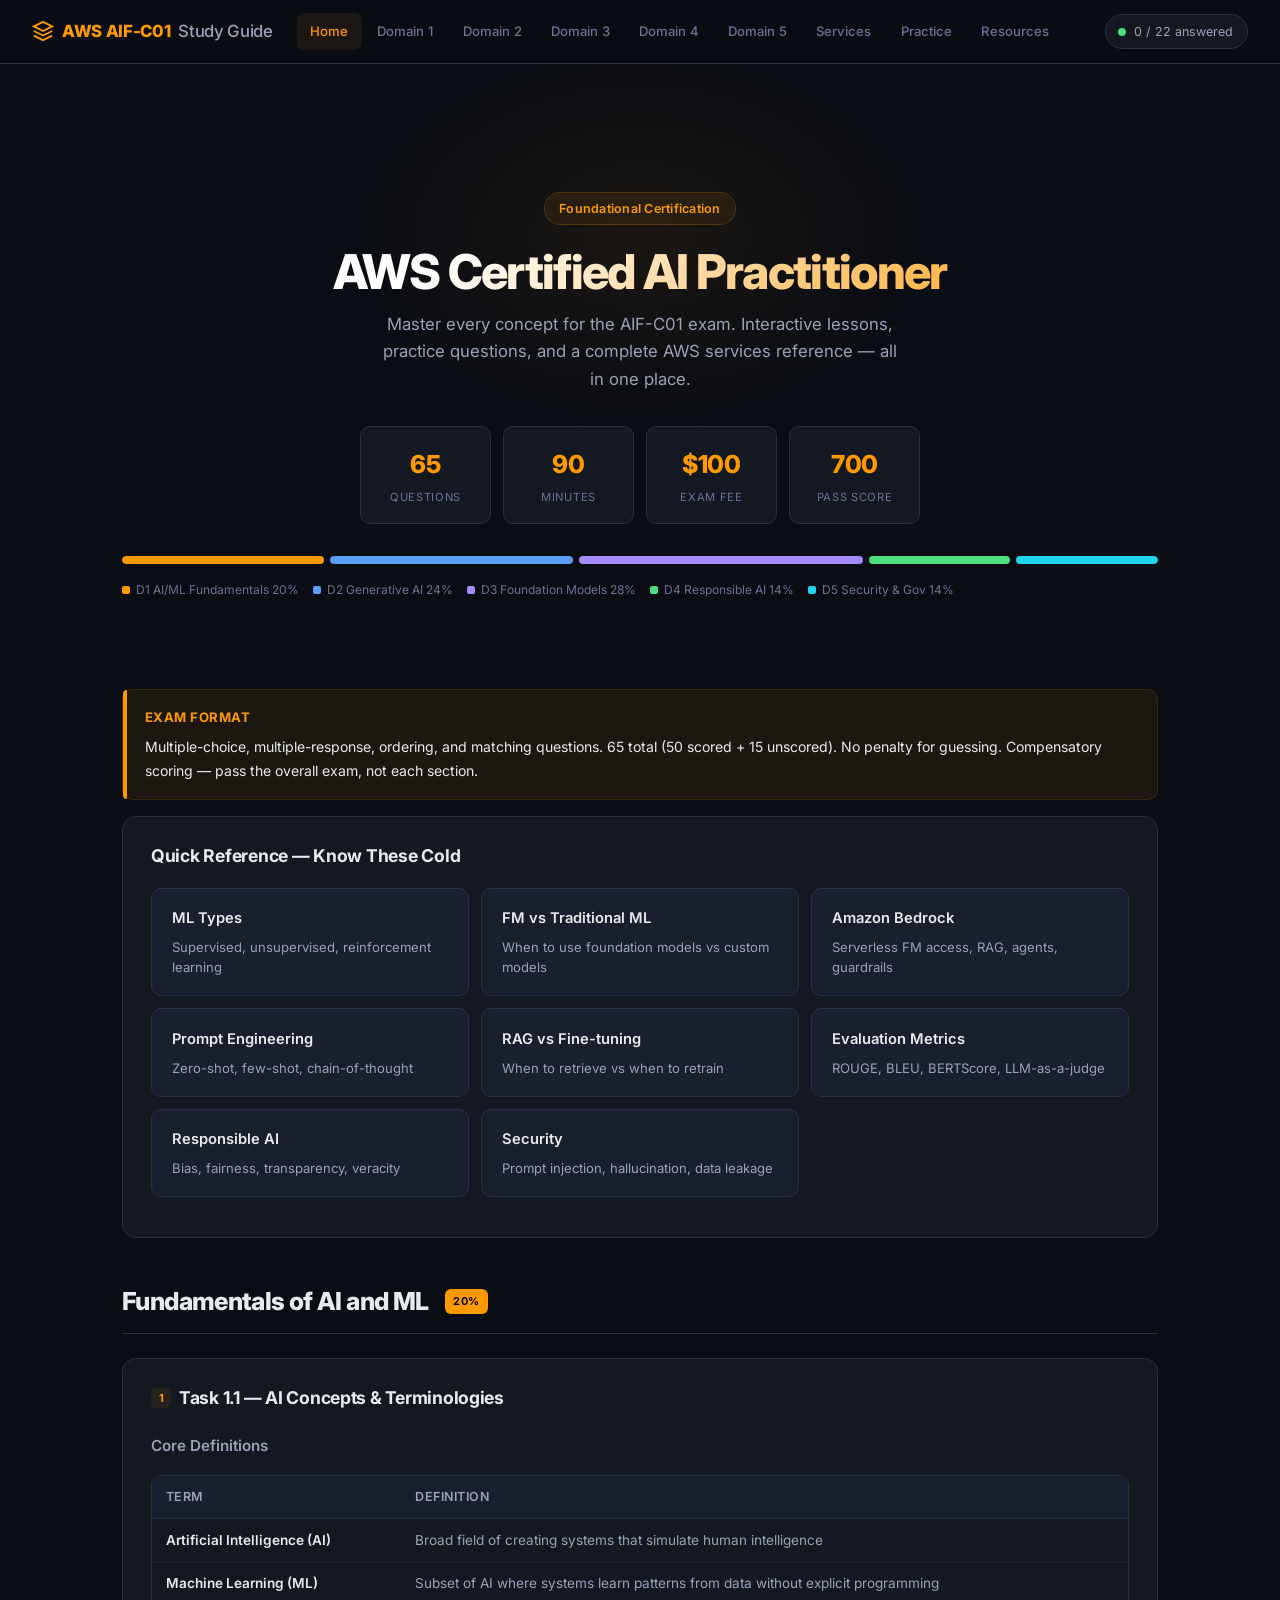
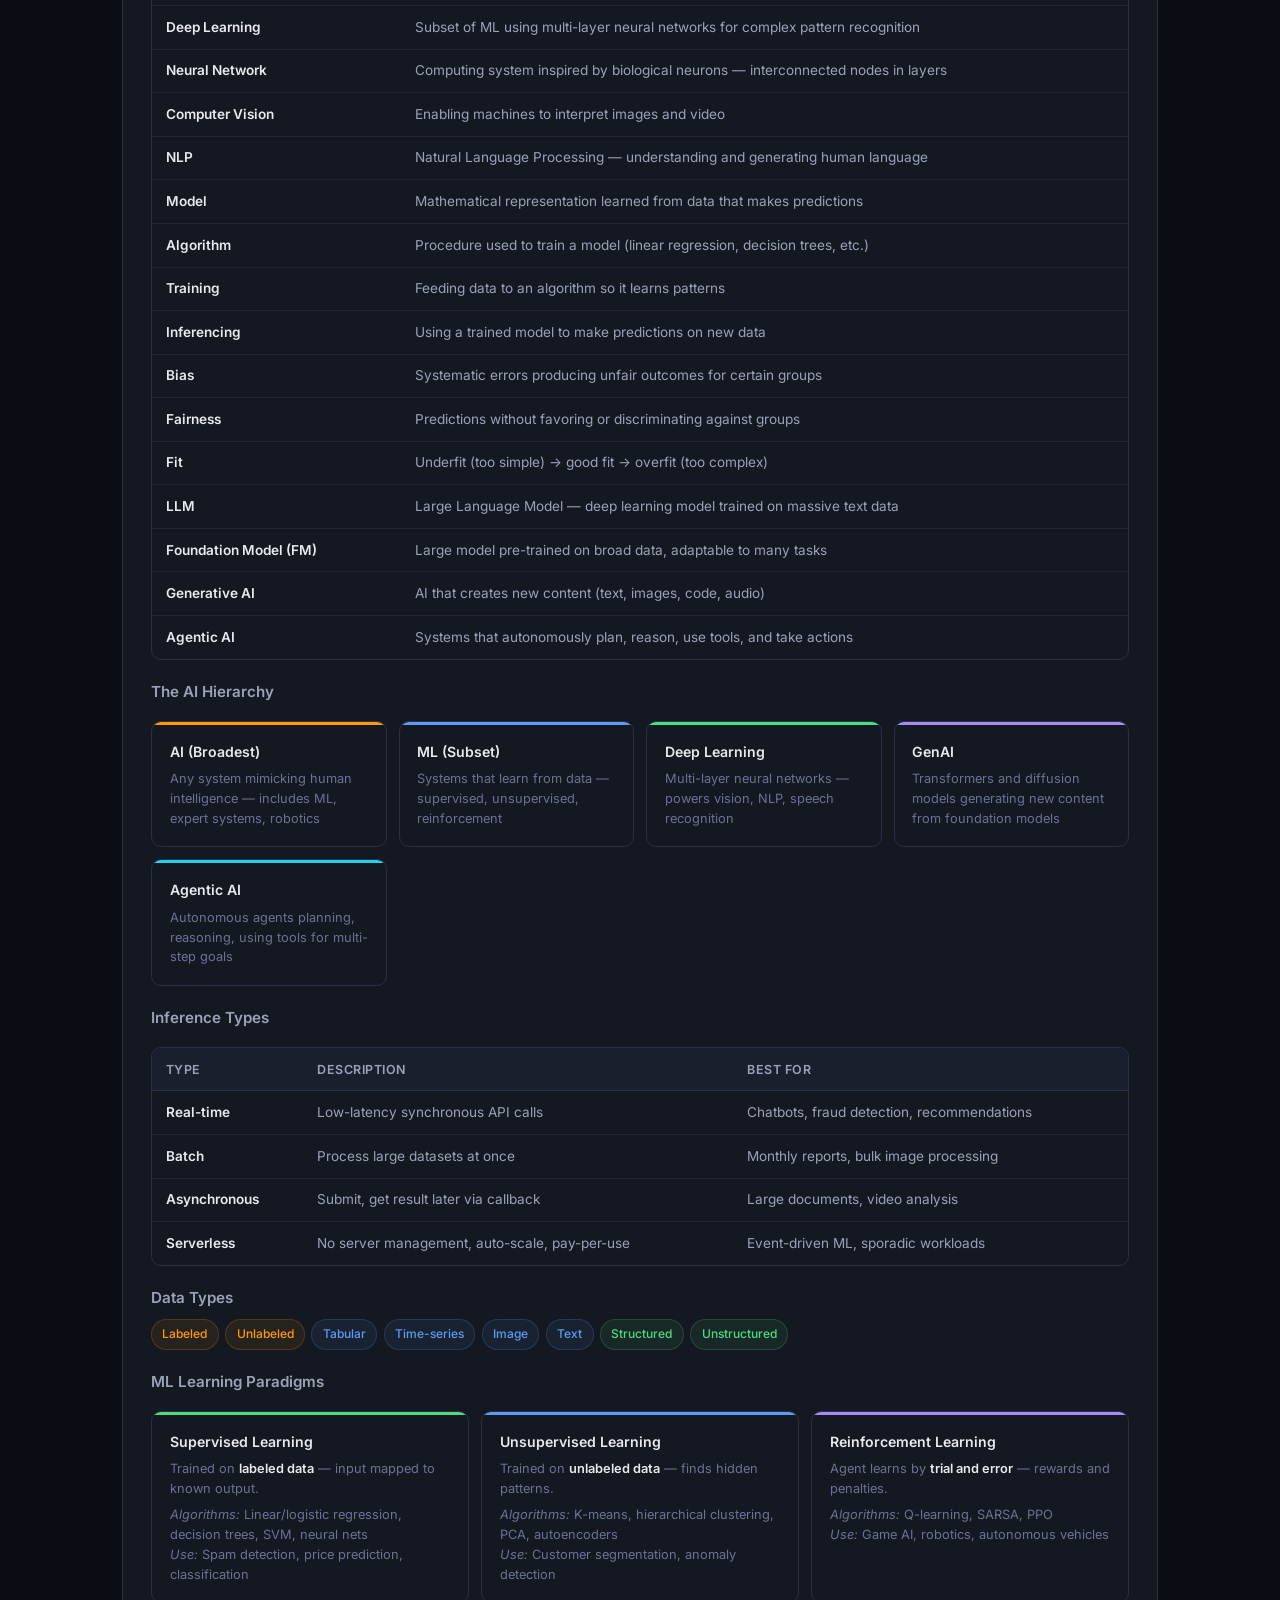
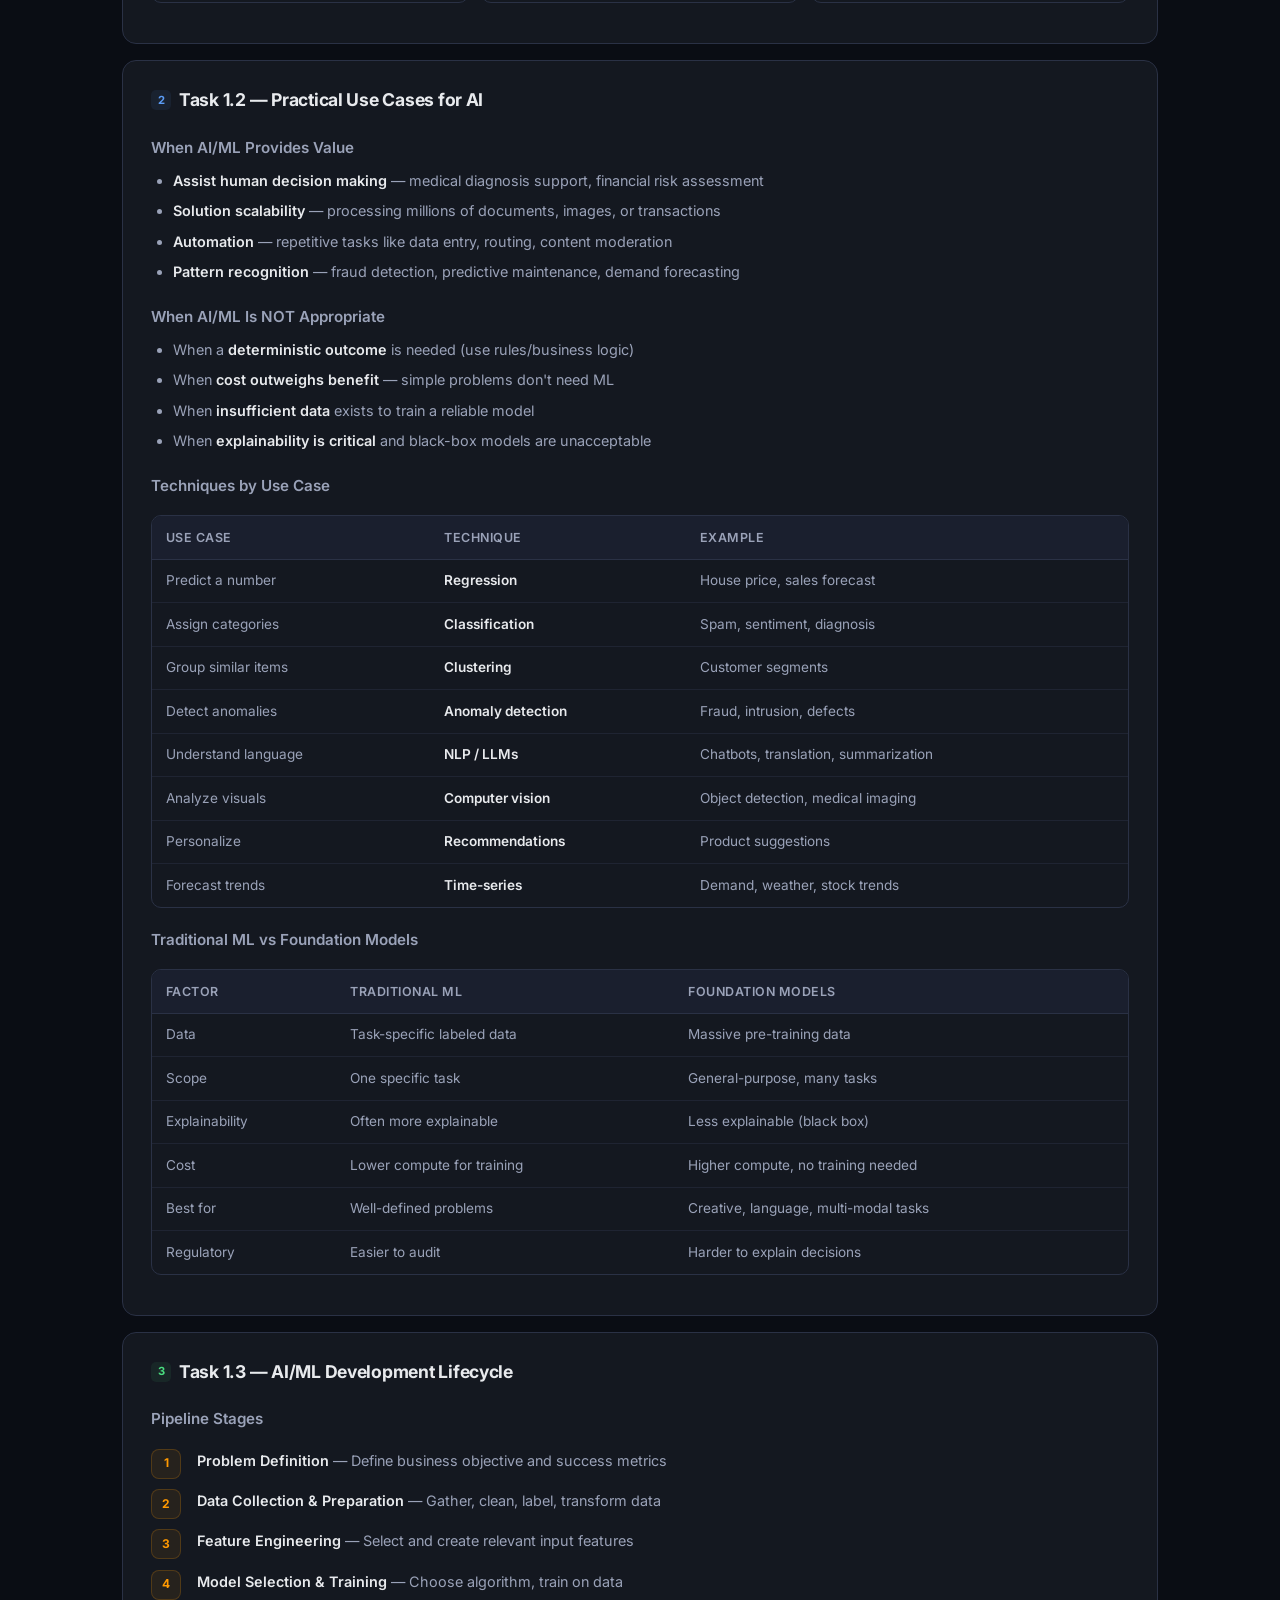
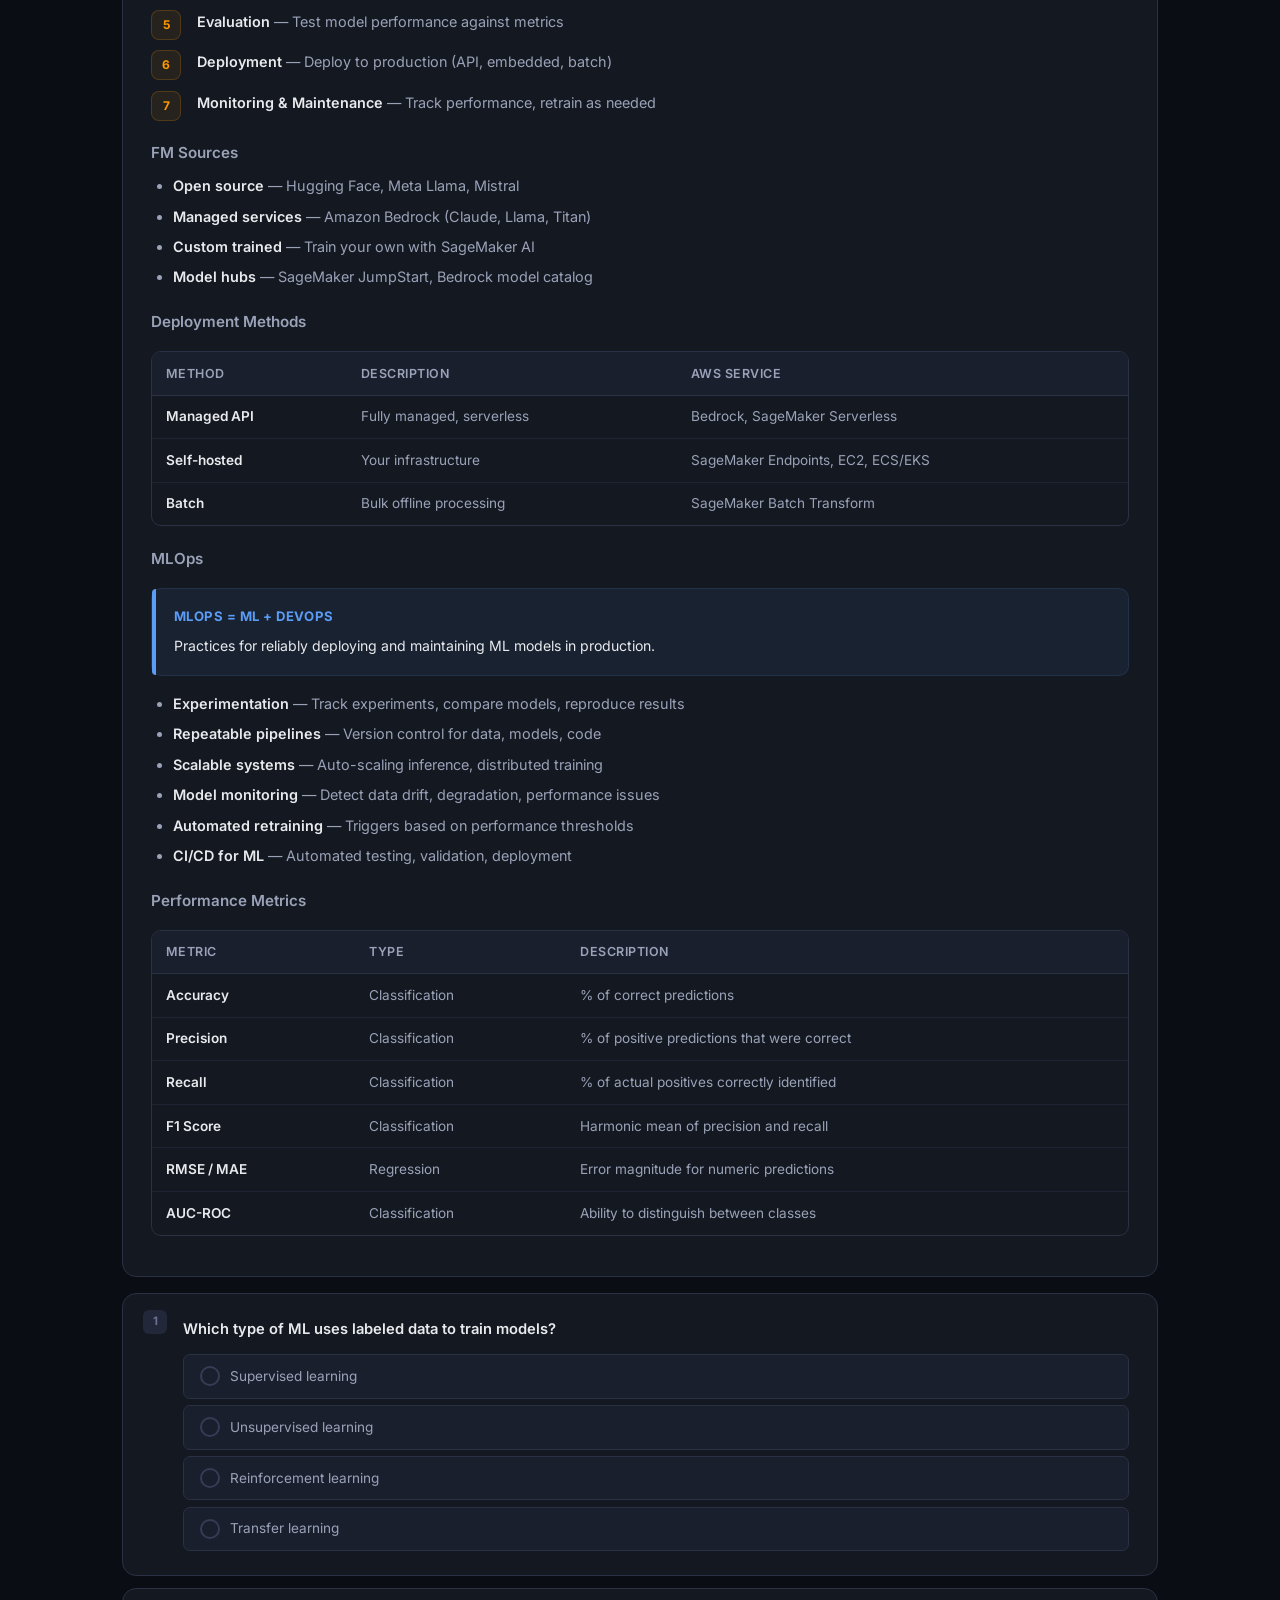
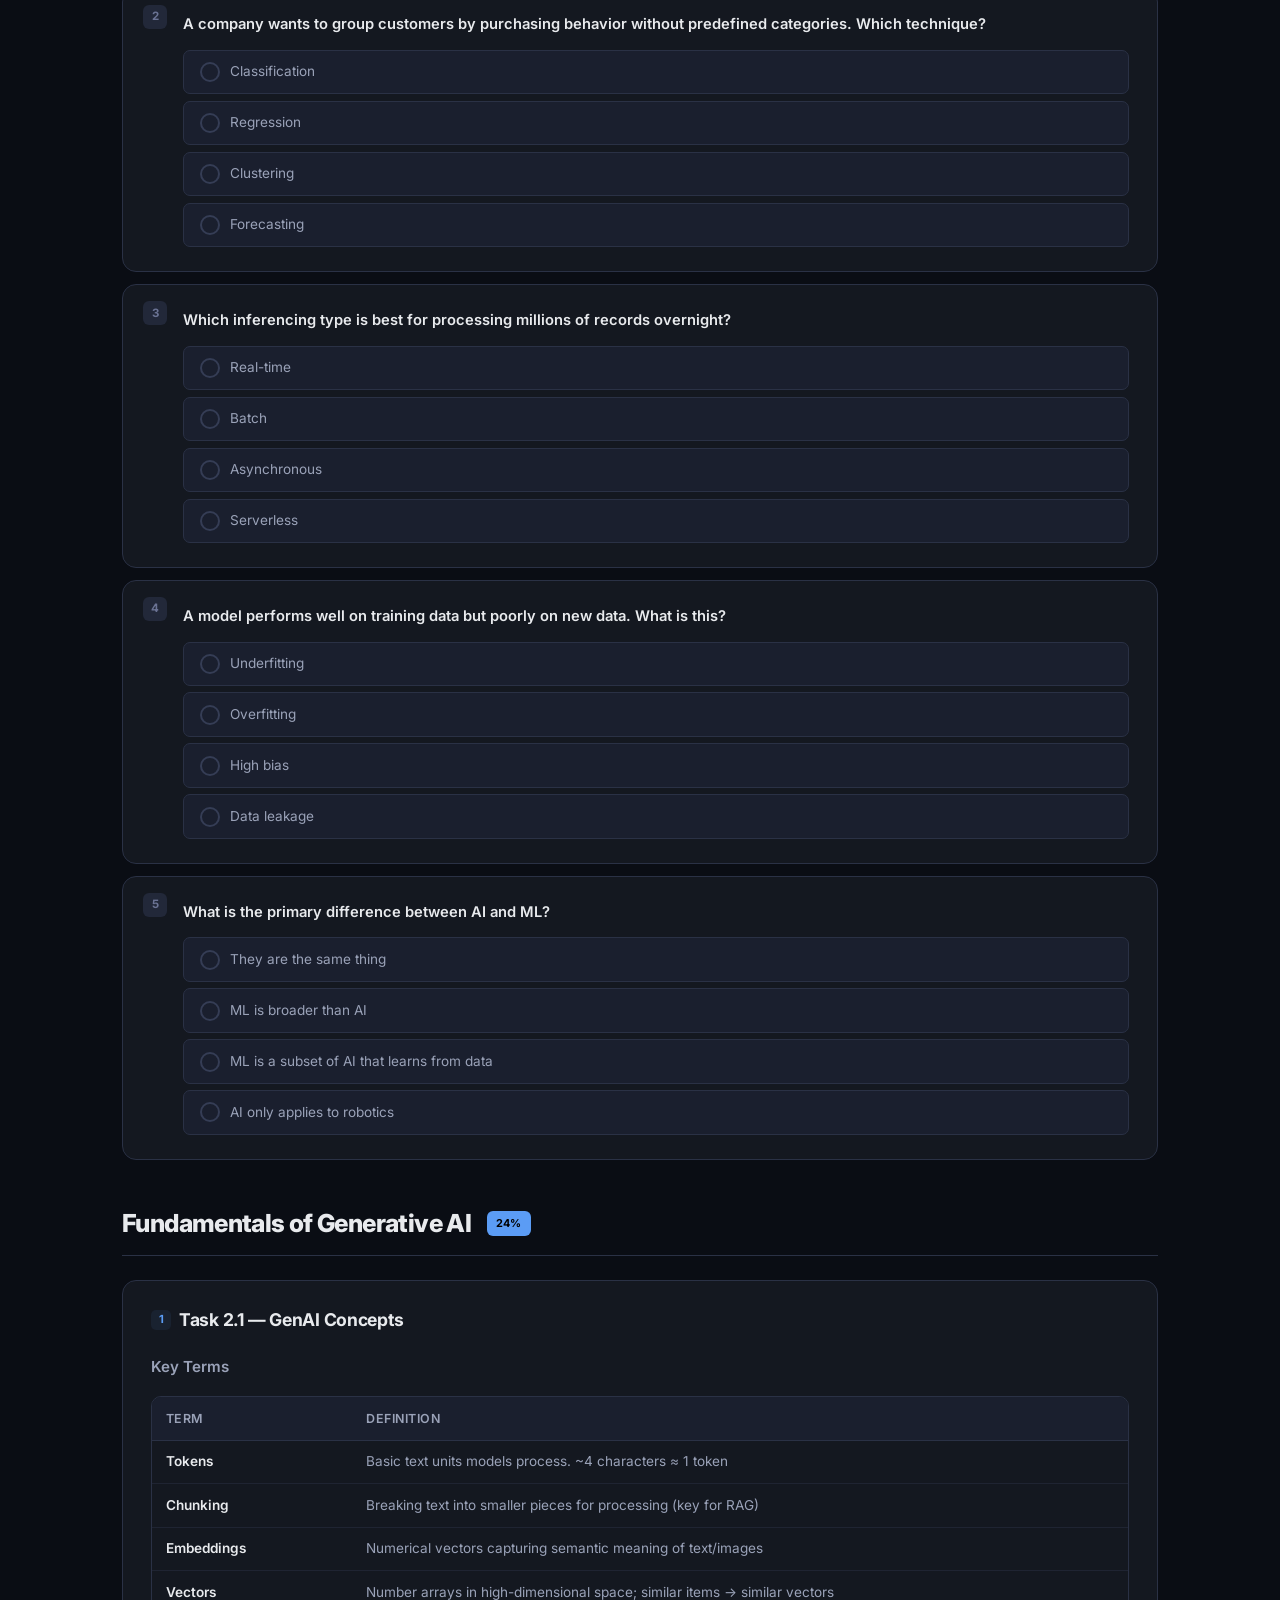
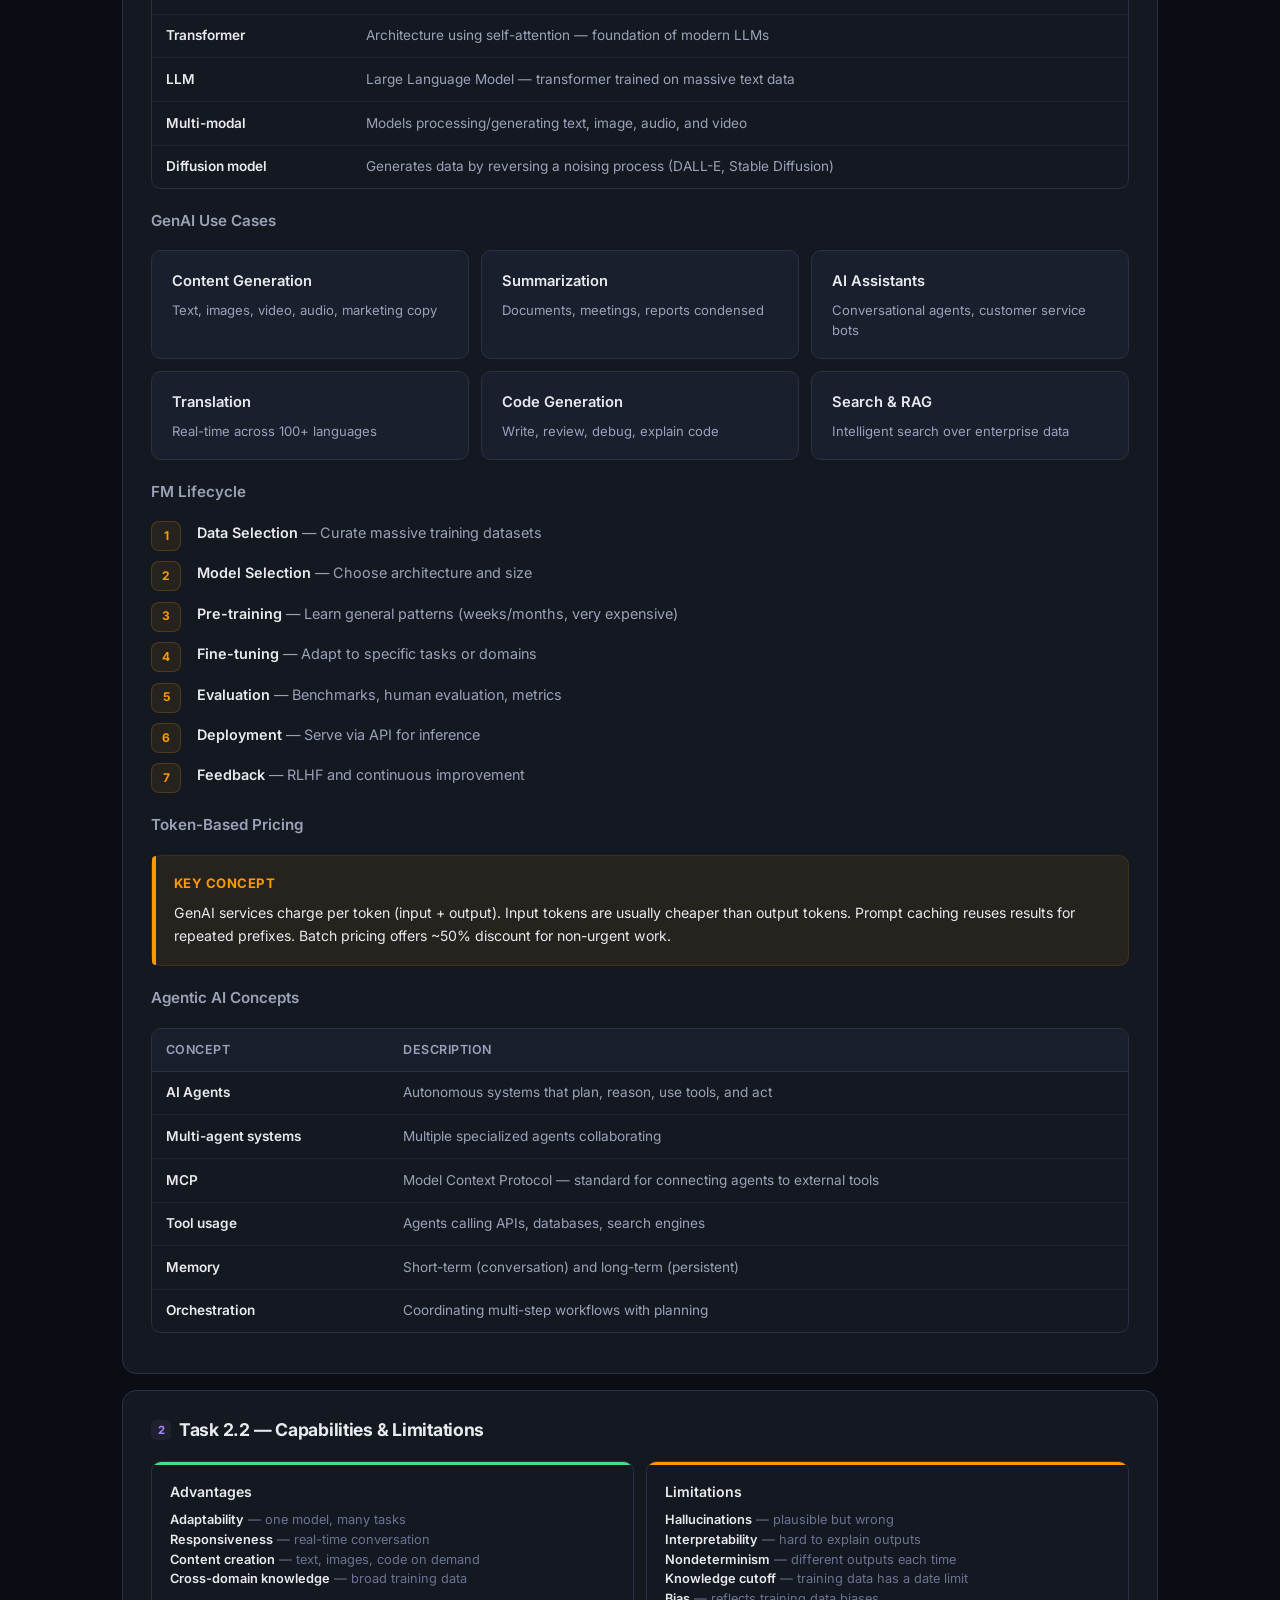
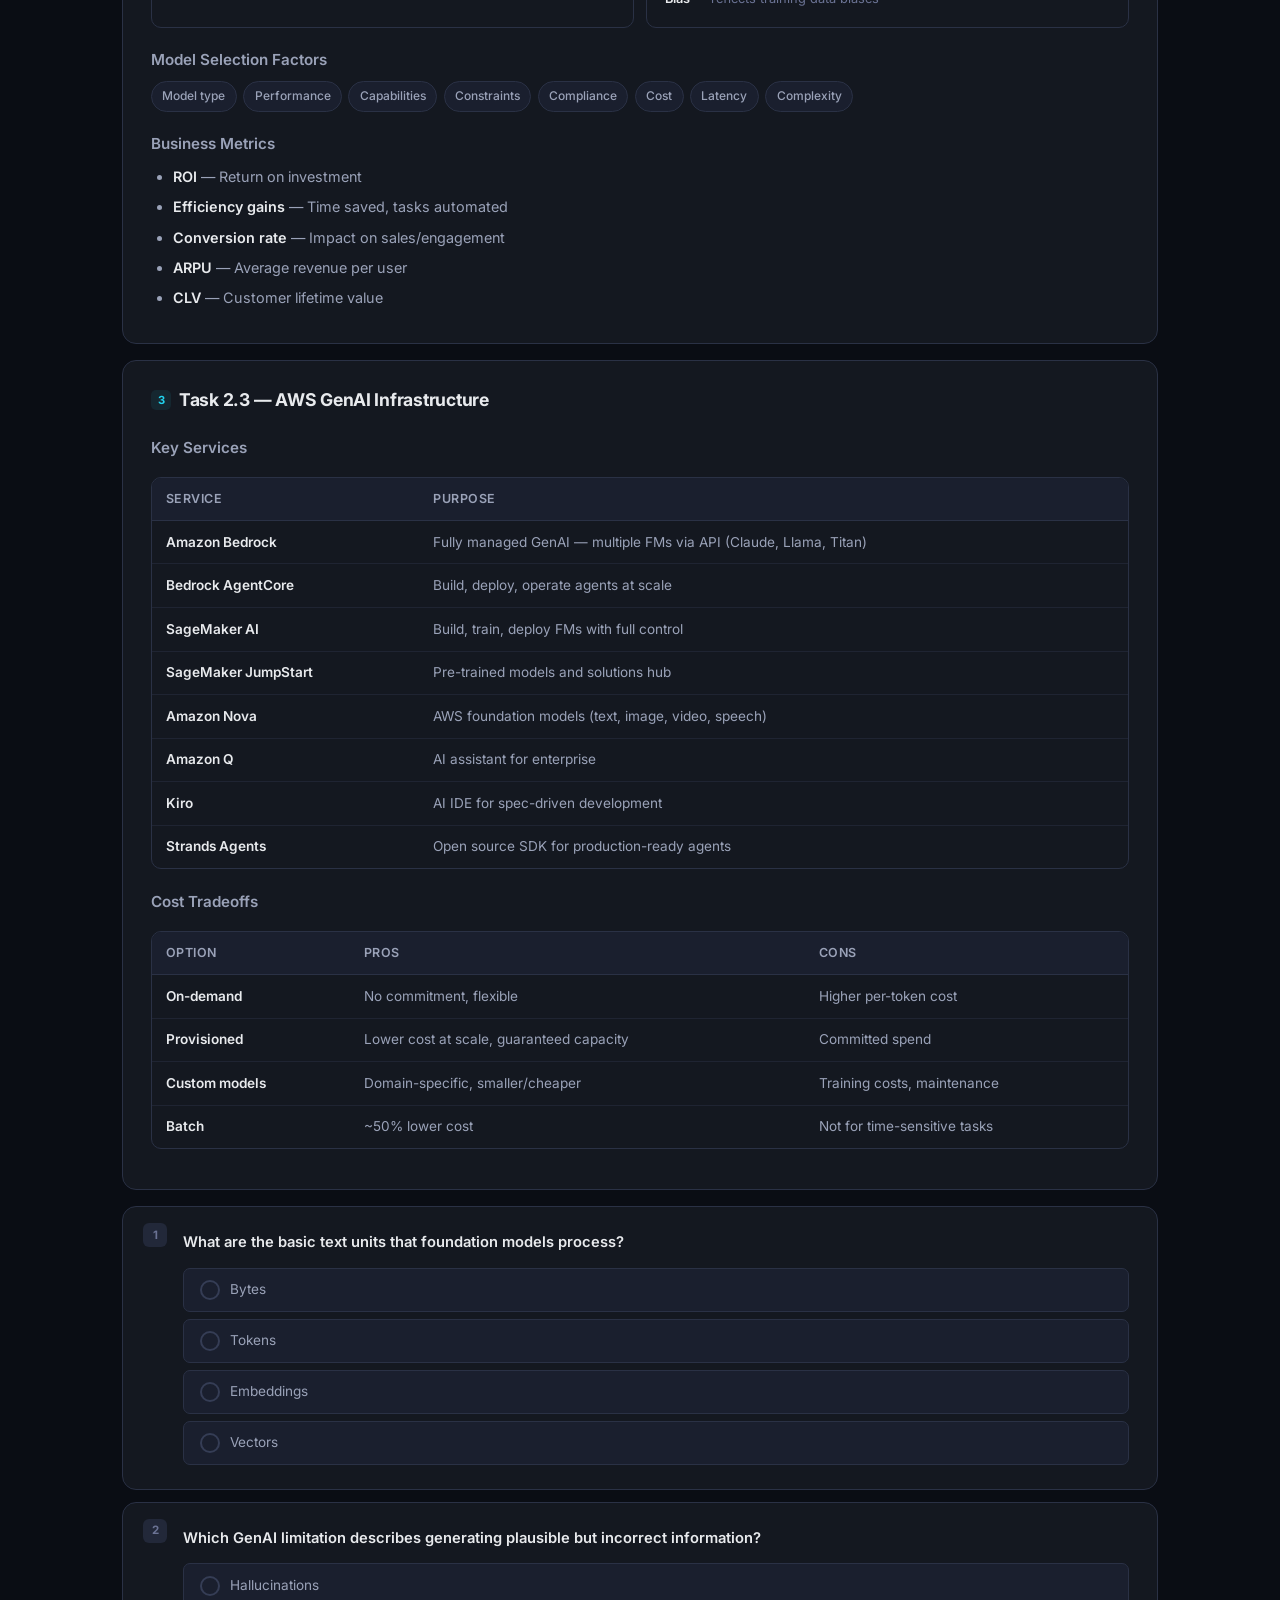
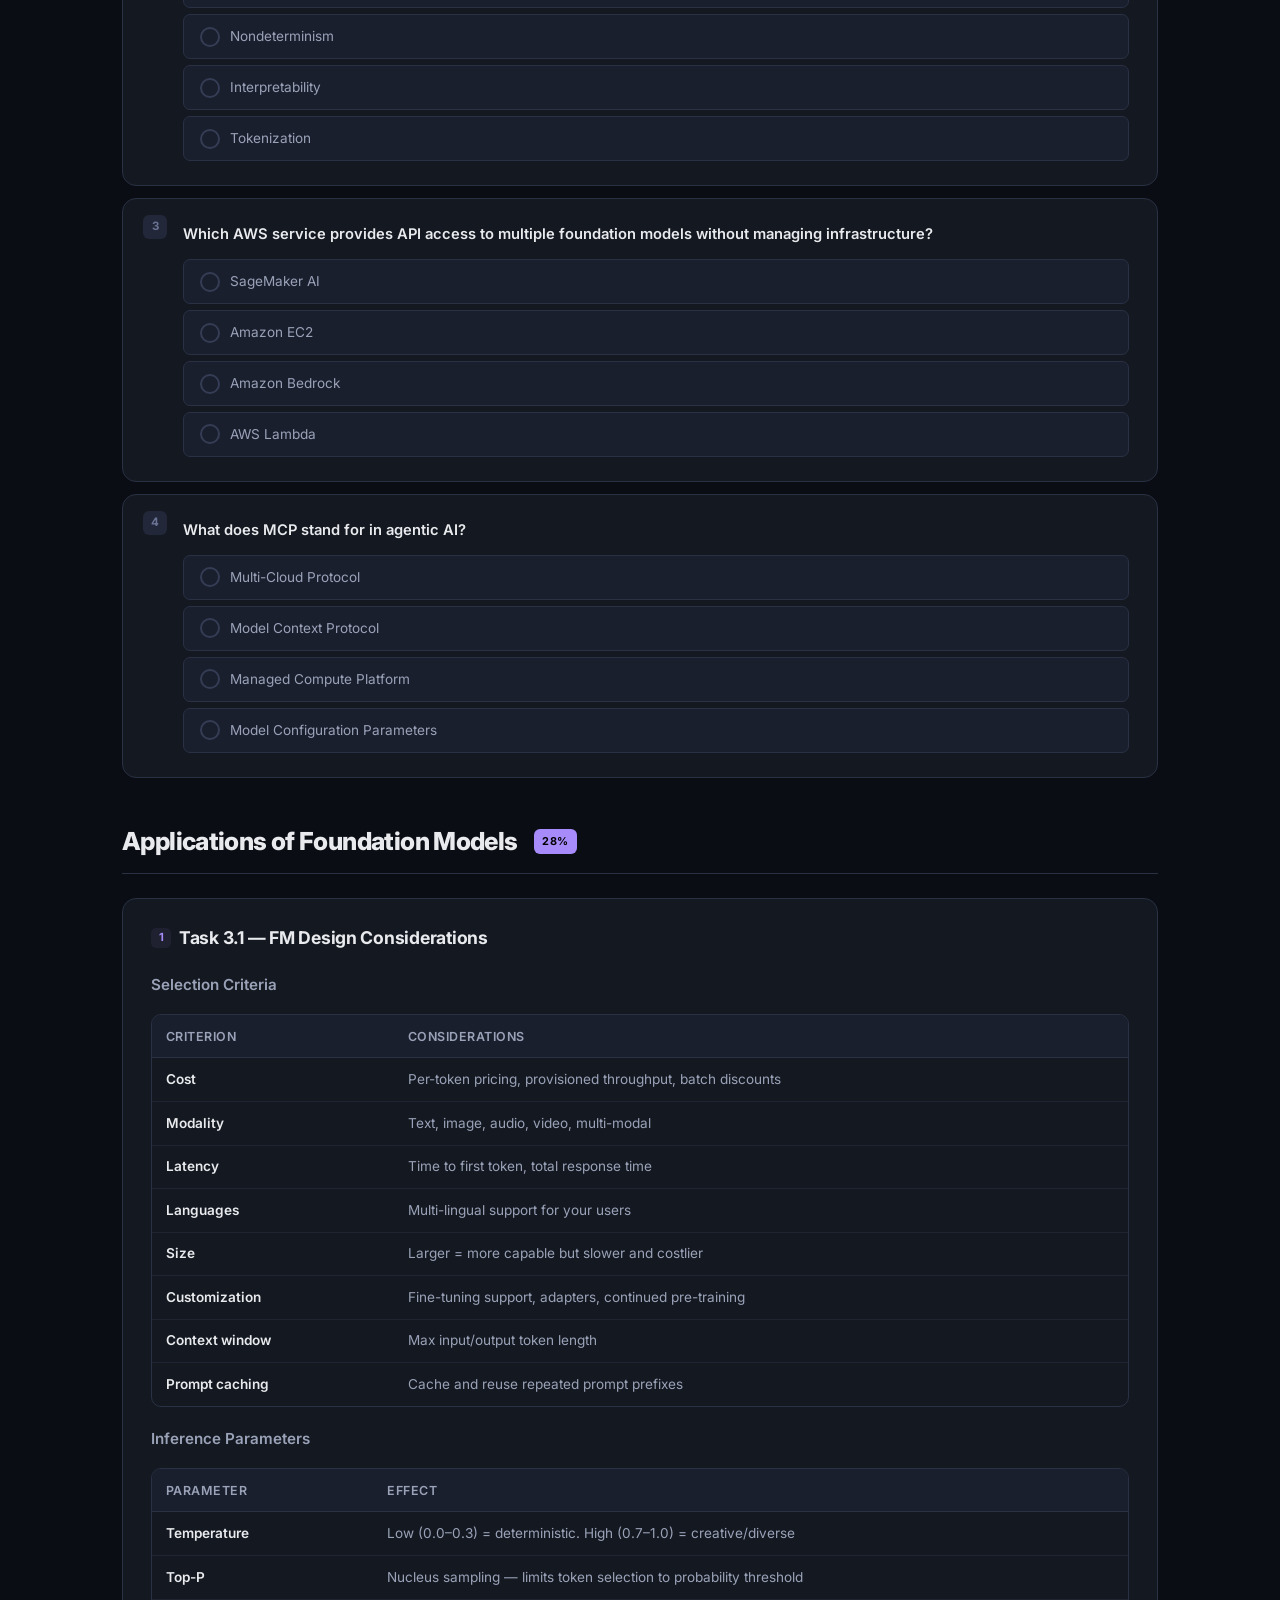
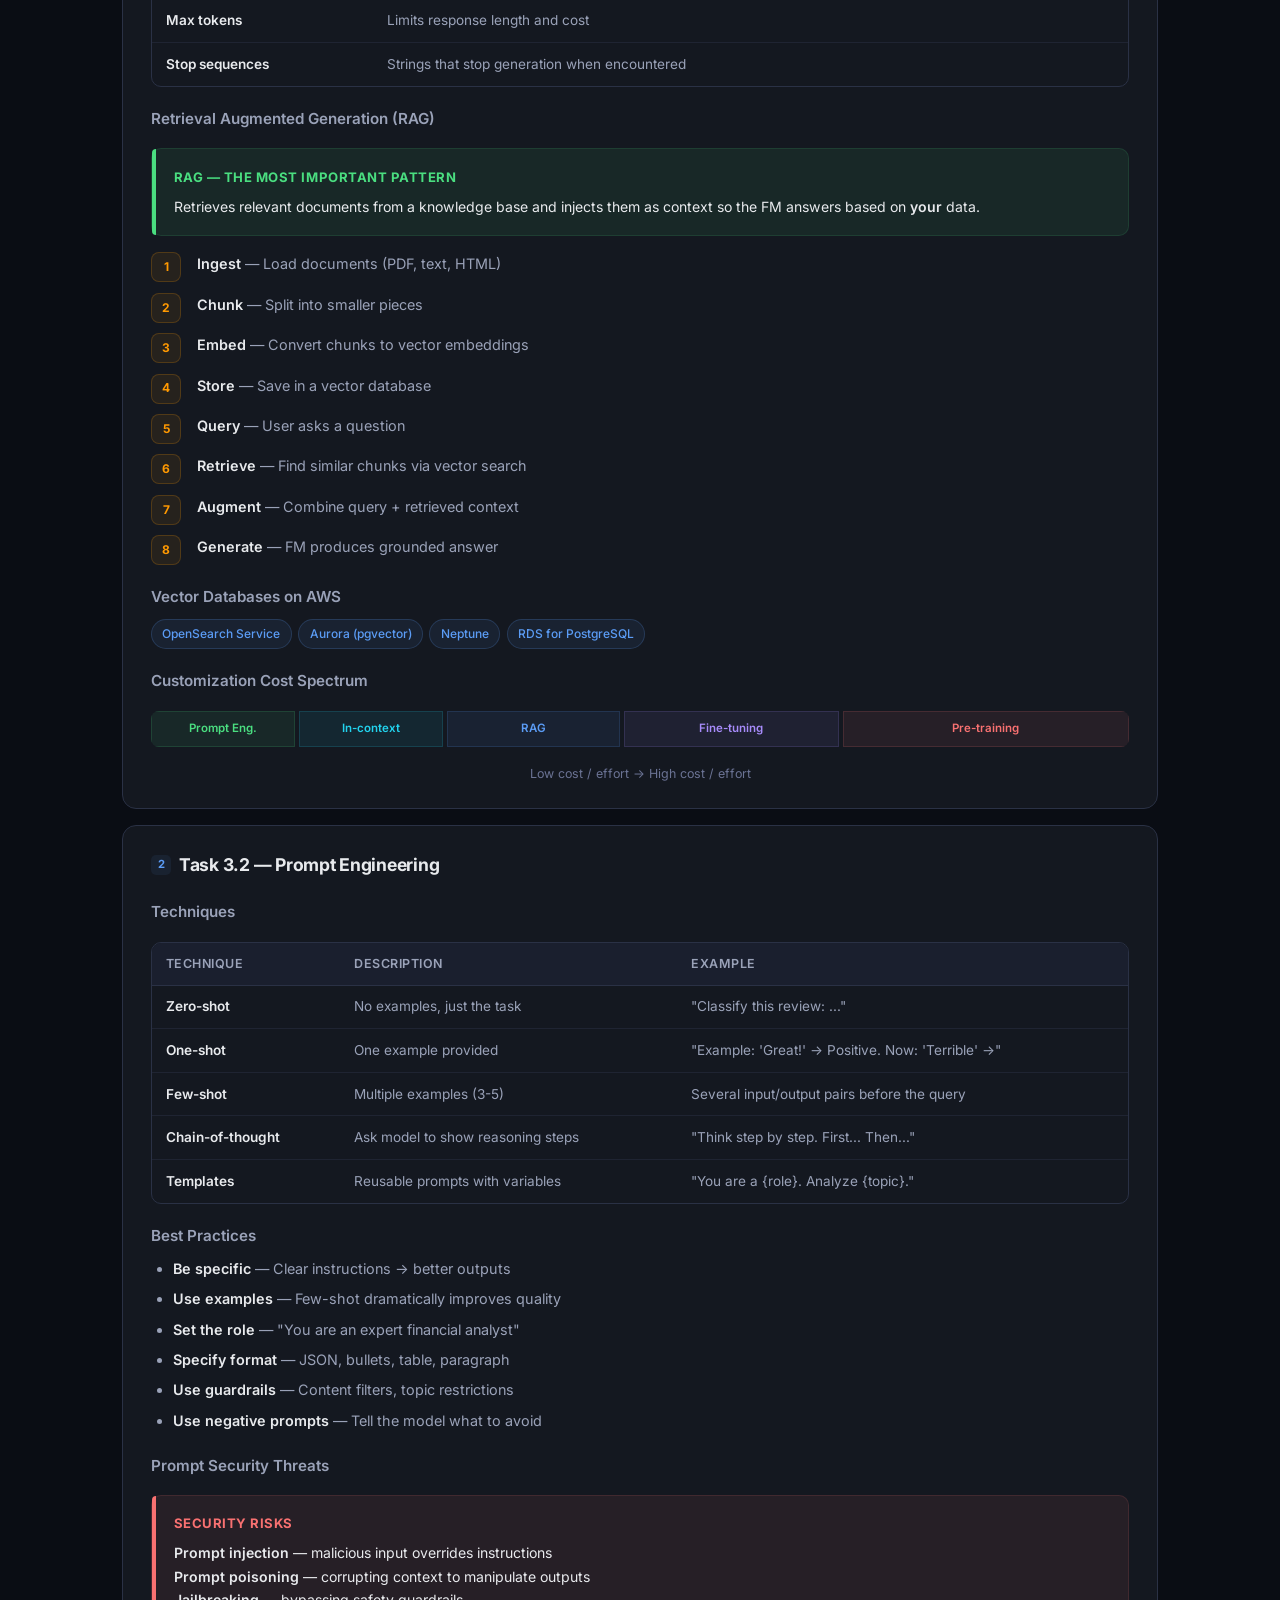
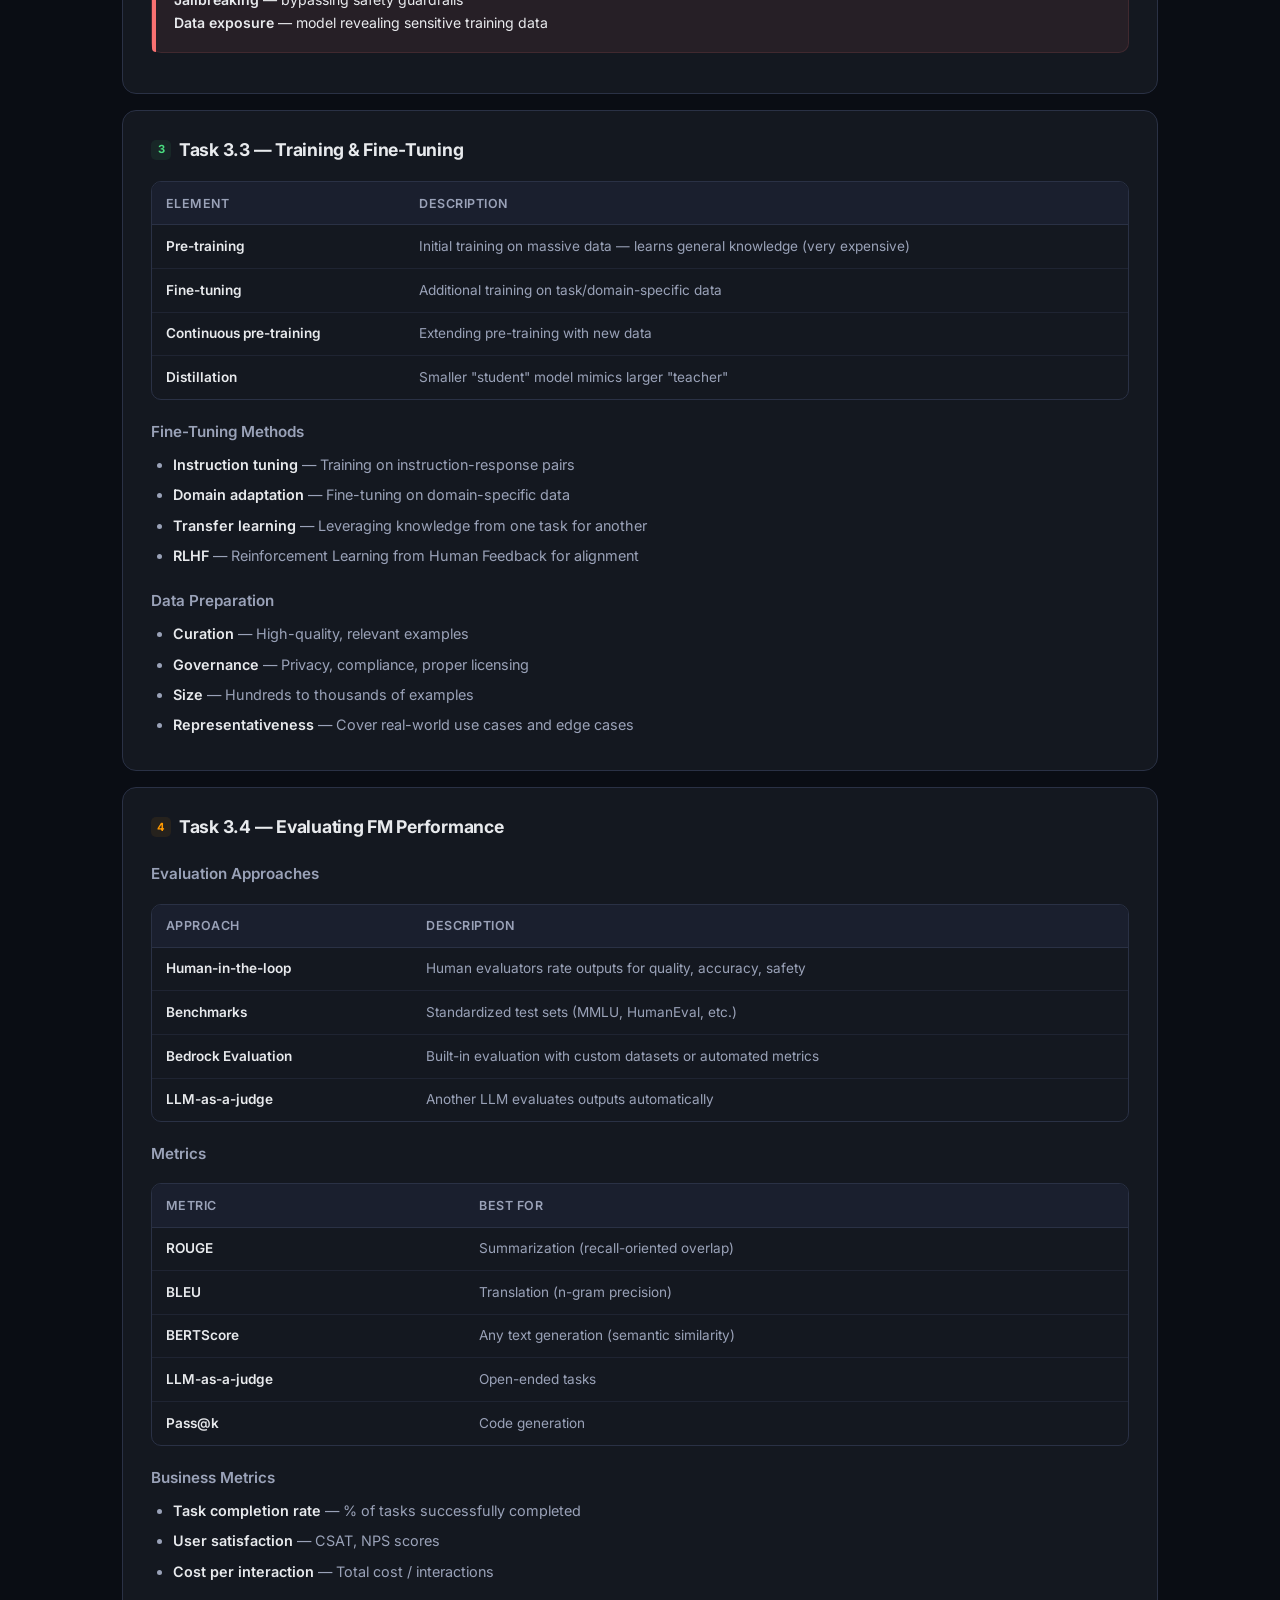
==== site/index.html @ 7e83a478 "Initial commit: AWS AI Practitioner (AIF-C01) study guide Complete interactive study website coverin" ====
<!DOCTYPE html>
<html lang="en">
<head>
<meta charset="UTF-8">
<meta name="viewport" content="width=device-width, initial-scale=1.0">
<title>AWS AI Practitioner (AIF-C01) — Study Guide</title>
<link rel="preconnect" href="https://fonts.googleapis.com">
<link href="https://fonts.googleapis.com/css2?family=Inter:wght@400;500;600;700;800&family=JetBrains+Mono:wght@400;500&display=swap" rel="stylesheet">
<style>
/* ─── FOUNDATIONS ─── */
:root{
  --bg:#0a0d14;--bg2:#0f1219;--surface:#141820;--surface2:#1a1f2e;--surface3:#222839;
  --border:#2a3145;--border2:#353d55;
  --orange:#ff9900;--orange2:#ffad33;--orange-dim:rgba(255,153,0,.08);
  --blue:#5b9cf5;--blue-dim:rgba(91,156,245,.08);
  --green:#4ade80;--green-dim:rgba(74,222,128,.08);
  --red:#f87171;--red-dim:rgba(248,113,113,.08);
  --purple:#a78bfa;--purple-dim:rgba(167,139,250,.08);
  --cyan:#22d3ee;--cyan-dim:rgba(34,211,238,.08);
  --text:#e8eaed;--text2:#9aa2b8;--text3:#6b7394;
  --radius:14px;--radius-sm:10px;--radius-xs:7px;
  --shadow:0 4px 24px rgba(0,0,0,.35);--shadow-sm:0 2px 12px rgba(0,0,0,.25);
  --font:'Inter',system-ui,-apple-system,sans-serif;
  --mono:'JetBrains Mono',ui-monospace,monospace;
}
*{margin:0;padding:0;box-sizing:border-box}
html{scroll-behavior:smooth;scrollbar-width:thin;scrollbar-color:var(--border2) transparent}
::-webkit-scrollbar{width:6px}::-webkit-scrollbar-track{background:transparent}::-webkit-scrollbar-thumb{background:var(--border2);border-radius:3px}
body{font-family:var(--font);background:var(--bg);color:var(--text);line-height:1.72;font-size:15px;-webkit-font-smoothing:antialiased}
::selection{background:rgba(255,153,0,.25)}
a{color:var(--orange);text-decoration:none;transition:.2s}a:hover{color:var(--orange2)}
img{max-width:100%}

/* ─── TOP NAV ─── */
.topnav{position:fixed;top:0;left:0;right:0;height:64px;background:rgba(10,13,20,.88);backdrop-filter:blur(16px) saturate(1.4);border-bottom:1px solid var(--border);z-index:200;display:flex;align-items:center;padding:0 2rem;gap:1.5rem}
.logo{font-weight:800;font-size:1.05rem;color:var(--orange);white-space:nowrap;letter-spacing:-.02em;display:flex;align-items:center;gap:.5rem}
.logo svg{width:22px;height:22px}
.logo span{color:var(--text2);font-weight:500}
.nav-links{display:flex;gap:2px;overflow-x:auto;scrollbar-width:none;flex:1}
.nav-links::-webkit-scrollbar{display:none}
.nav-links a{padding:.45rem .85rem;border-radius:var(--radius-xs);font-size:.82rem;font-weight:500;color:var(--text3);white-space:nowrap;transition:.2s;position:relative}
.nav-links a:hover{color:var(--text);background:var(--surface)}
.nav-links a.active{color:var(--orange);background:var(--orange-dim)}
.nav-right{display:flex;align-items:center;gap:.75rem}
.progress-pill{display:flex;align-items:center;gap:.5rem;background:var(--surface);border:1px solid var(--border);border-radius:20px;padding:.35rem .9rem .35rem .7rem;font-size:.78rem;color:var(--text2);white-space:nowrap}
.progress-pill .dot{width:8px;height:8px;border-radius:50%;background:var(--green)}
.menu-btn{display:none;background:none;border:none;color:var(--text2);cursor:pointer;padding:.4rem}

/* ─── LAYOUT ─── */
.main{max-width:960px;margin:0 auto;padding:88px 2rem 4rem}
.wide{max-width:1100px}

/* ─── HERO ─── */
.hero{text-align:center;padding:3.5rem 0 2.5rem;position:relative}
.hero::before{content:'';position:absolute;top:-100px;left:50%;transform:translateX(-50%);width:600px;height:400px;background:radial-gradient(ellipse,rgba(255,153,0,.07) 0%,transparent 70%);pointer-events:none;z-index:-1}
.hero-badge{display:inline-flex;align-items:center;gap:.45rem;background:var(--orange-dim);border:1px solid rgba(255,153,0,.18);border-radius:20px;padding:.3rem .9rem;font-size:.78rem;font-weight:600;color:var(--orange);margin-bottom:1.2rem;letter-spacing:.02em}
.hero h1{font-size:clamp(2rem,5vw,3rem);font-weight:800;letter-spacing:-.035em;line-height:1.15;margin-bottom:.7rem;background:linear-gradient(135deg,#fff 30%,var(--orange) 100%);-webkit-background-clip:text;-webkit-text-fill-color:transparent}
.hero p{color:var(--text2);font-size:1.05rem;max-width:520px;margin:0 auto;line-height:1.65}
.stats{display:grid;grid-template-columns:repeat(4,1fr);gap:.75rem;margin-top:2rem;max-width:560px;margin-left:auto;margin-right:auto}
.stat{background:var(--surface);border:1px solid var(--border);border-radius:var(--radius-sm);padding:1rem .75rem;text-align:center;transition:.25s}
.stat:hover{border-color:var(--border2);transform:translateY(-2px)}
.stat .num{font-size:1.55rem;font-weight:800;color:var(--orange);letter-spacing:-.02em}
.stat .label{font-size:.7rem;color:var(--text3);text-transform:uppercase;letter-spacing:.06em;margin-top:.15rem}

/* ─── DOMAIN PROGRESS BAR ─── */
.domain-bar{display:flex;gap:6px;margin:2rem 0 1rem;height:8px;border-radius:4px;overflow:hidden}
.domain-bar div{border-radius:4px;transition:.4s}
.domain-bar .d1{flex:20;background:var(--orange)}
.domain-bar .d2{flex:24;background:var(--blue)}
.domain-bar .d3{flex:28;background:var(--purple)}
.domain-bar .d4{flex:14;background:var(--green)}
.domain-bar .d5{flex:14;background:var(--cyan)}
.domain-legend{display:flex;flex-wrap:wrap;gap:.4rem .9rem;font-size:.75rem;color:var(--text3);margin-bottom:2rem}
.domain-legend span{display:flex;align-items:center;gap:.35rem}
.domain-legend .dot{width:8px;height:8px;border-radius:2px}

/* ─── SECTION HEADERS ─── */
section{margin-top:3rem;scroll-margin-top:80px}
.sec-head{display:flex;align-items:center;gap:1rem;margin-bottom:1.5rem;padding-bottom:1rem;border-bottom:1px solid var(--border)}
.sec-head h2{font-size:1.55rem;font-weight:800;color:var(--text);letter-spacing:-.025em;line-height:1.25}
.sec-head .badge{display:inline-flex;align-items:center;background:var(--orange);color:#000;font-size:.68rem;font-weight:700;padding:.2rem .55rem;border-radius:6px;letter-spacing:.03em}
.sec-head .badge.blue{background:var(--blue)}
.sec-head .badge.purple{background:var(--purple)}
.sec-head .badge.green{background:var(--green)}
.sec-head .badge.cyan{background:var(--cyan)}

h3{font-size:1.1rem;font-weight:700;color:var(--text);margin:1.8rem 0 .6rem;letter-spacing:-.015em;display:flex;align-items:center;gap:.5rem}
h3 .icon{width:20px;height:20px;border-radius:5px;display:inline-flex;align-items:center;justify-content:center;font-size:.7rem;flex-shrink:0}
h4{font-size:.95rem;font-weight:600;color:var(--text2);margin:1.2rem 0 .4rem}
p,li{font-size:.9rem;color:var(--text2);line-height:1.72}
ul,ol{padding-left:1.4rem;margin:.5rem 0}
li{margin:.35rem 0}
strong{color:var(--text);font-weight:600}

/* ─── CARDS ─── */
.card{background:var(--surface);border:1px solid var(--border);border-radius:var(--radius);padding:1.5rem 1.75rem;margin:1rem 0;transition:.25s}
.card:hover{border-color:var(--border2)}
.card h3:first-child,.card>h3{margin-top:0}
.card-grid{display:grid;grid-template-columns:repeat(auto-fill,minmax(280px,1fr));gap:.75rem;margin:1rem 0}
.card-grid .card{margin:0}
.mini-card{background:var(--surface2);border:1px solid var(--border);border-radius:var(--radius-sm);padding:1.1rem 1.25rem;transition:.25s}
.mini-card:hover{border-color:var(--border2);transform:translateY(-1px)}
.mini-card h4{margin:0 0 .35rem;color:var(--text);font-size:.92rem}
.mini-card p{margin:0;font-size:.82rem;line-height:1.55}

/* ─── TABLES ─── */
.table-wrap{overflow-x:auto;margin:1rem 0;border-radius:var(--radius-sm);border:1px solid var(--border)}
table{width:100%;border-collapse:collapse;font-size:.85rem}
thead th{background:var(--surface2);color:var(--text2);padding:.65rem .85rem;text-align:left;font-weight:600;font-size:.78rem;text-transform:uppercase;letter-spacing:.04em;border-bottom:1px solid var(--border)}
td{padding:.6rem .85rem;border-bottom:1px solid rgba(42,49,69,.5);color:var(--text2);vertical-align:top}
tr:last-child td{border-bottom:none}
tr:hover td{background:rgba(255,153,0,.02)}
td strong{color:var(--text)}

/* ─── TABS ─── */
.tabs{display:flex;gap:4px;margin-bottom:1rem;flex-wrap:wrap;background:var(--surface);border:1px solid var(--border);border-radius:var(--radius-sm);padding:4px}
.tab-btn{background:transparent;border:none;color:var(--text3);padding:.5rem 1rem;border-radius:var(--radius-xs);cursor:pointer;font-size:.82rem;font-weight:500;font-family:var(--font);transition:.2s}
.tab-btn:hover{color:var(--text2);background:var(--surface2)}
.tab-btn.active{color:var(--orange);background:var(--orange-dim);font-weight:600}
.tab-content{display:none;animation:fadeUp .3s ease}.tab-content.active{display:block}

/* ─── QUIZ ─── */
.quiz-container{counter-reset:quiz-count}
.quiz{background:var(--surface);border:1px solid var(--border);border-radius:var(--radius);padding:1.5rem 1.75rem;margin:.75rem 0;counter-increment:quiz-count;position:relative}
.quiz::before{content:counter(quiz-count);position:absolute;top:1rem;left:1.25rem;width:24px;height:24px;border-radius:6px;background:var(--surface3);color:var(--text3);font-size:.72rem;font-weight:700;display:flex;align-items:center;justify-content:center}
.quiz-q{font-weight:600;color:var(--text);margin-bottom:.85rem;padding-left:2rem;font-size:.92rem;line-height:1.55}
.quiz-opts{display:flex;flex-direction:column;gap:.4rem;padding-left:2rem}
.quiz-opt{background:var(--surface2);border:1px solid var(--border);border-radius:var(--radius-xs);padding:.6rem 1rem;cursor:pointer;transition:.2s;font-size:.85rem;color:var(--text2);display:flex;align-items:center;gap:.65rem}
.quiz-opt::before{content:'';width:16px;height:16px;border-radius:50%;border:2px solid var(--border2);flex-shrink:0;transition:.2s}
.quiz-opt:hover{border-color:var(--border2);background:var(--surface3)}
.quiz-opt.correct{border-color:var(--green);background:var(--green-dim);color:var(--green)}.quiz-opt.correct::before{border-color:var(--green);background:var(--green)}
.quiz-opt.wrong{border-color:var(--red);background:var(--red-dim);color:var(--red)}.quiz-opt.wrong::before{border-color:var(--red);background:var(--red)}
.quiz-opt.correct::before,.quiz-opt.wrong::before{content:'\2713';font-size:.65rem;color:#000;display:flex;align-items:center;justify-content:center}
.quiz-feedback{margin:.8rem 0 0;padding:.75rem 1rem;border-radius:var(--radius-xs);font-size:.84rem;display:none;padding-left:2rem;line-height:1.55}
.quiz-feedback.show{display:block;animation:fadeUp .25s ease}
.quiz-feedback.correct-fb{background:var(--green-dim);color:var(--green);border-left:3px solid var(--green)}
.quiz-feedback.wrong-fb{background:var(--red-dim);color:var(--red);border-left:3px solid var(--red)}

/* ─── CALLOUTS ─── */
.callout{border-radius:var(--radius-sm);padding:1.1rem 1.35rem;margin:1rem 0;font-size:.88rem;line-height:1.65;position:relative}
.callout::before{content:'';position:absolute;left:0;top:0;bottom:0;width:4px;border-radius:var(--radius-sm) 0 0 var(--radius-sm)}
.callout.orange{background:var(--orange-dim);border:1px solid rgba(255,153,0,.12)}.callout.orange::before{background:var(--orange)}
.callout.blue{background:var(--blue-dim);border:1px solid rgba(91,156,245,.12)}.callout.blue::before{background:var(--blue)}
.callout.green{background:var(--green-dim);border:1px solid rgba(74,222,128,.12)}.callout.green::before{background:var(--green)}
.callout.red{background:var(--red-dim);border:1px solid rgba(248,113,113,.12)}.callout.red::before{background:var(--red)}
.callout.purple{background:var(--purple-dim);border:1px solid rgba(167,139,250,.12)}.callout.purple::before{background:var(--purple)}
.callout-title{font-weight:700;font-size:.82rem;text-transform:uppercase;letter-spacing:.04em;margin-bottom:.4rem}
.callout.orange .callout-title{color:var(--orange)}
.callout.blue .callout-title{color:var(--blue)}
.callout.green .callout-title{color:var(--green)}
.callout.red .callout-title{color:var(--red)}
.callout.purple .callout-title{color:var(--purple)}

/* ─── TAGS ─── */
.tags{display:flex;flex-wrap:wrap;gap:.4rem;margin:.5rem 0}
.tag{display:inline-flex;align-items:center;gap:.3rem;background:var(--surface2);border:1px solid var(--border);padding:.25rem .65rem;border-radius:20px;font-size:.75rem;color:var(--text2);font-weight:500}
.tag.orange{border-color:rgba(255,153,0,.2);color:var(--orange);background:var(--orange-dim)}
.tag.blue{border-color:rgba(91,156,245,.2);color:var(--blue);background:var(--blue-dim)}
.tag.green{border-color:rgba(74,222,128,.2);color:var(--green);background:var(--green-dim)}
.tag.purple{border-color:rgba(167,139,250,.2);color:var(--purple);background:var(--purple-dim)}
.tag.cyan{border-color:rgba(34,211,238,.2);color:var(--cyan);background:var(--cyan-dim)}

/* ─── STEP LIST ─── */
.steps{counter-reset:step;list-style:none;padding:0;margin:1rem 0}
.steps li{counter-increment:step;display:flex;gap:1rem;margin:.65rem 0;align-items:flex-start}
.steps li::before{content:counter(step);width:28px;height:28px;border-radius:8px;background:var(--orange-dim);border:1px solid rgba(255,153,0,.2);color:var(--orange);font-size:.75rem;font-weight:700;display:flex;align-items:center;justify-content:center;flex-shrink:0}

/* ─── COMPARISON GRID ─── */
.vs-grid{display:grid;grid-template-columns:repeat(auto-fit,minmax(200px,1fr));gap:.75rem;margin:1rem 0}
.vs-card{background:var(--surface);border:1px solid var(--border);border-radius:var(--radius-sm);padding:1.1rem;position:relative;overflow:hidden}
.vs-card::before{content:'';position:absolute;top:0;left:0;right:0;height:3px}
.vs-card.c1::before{background:var(--orange)}.vs-card.c2::before{background:var(--blue)}.vs-card.c3::before{background:var(--green)}.vs-card.c4::before{background:var(--purple)}.vs-card.c5::before{background:var(--cyan)}
.vs-card h4{margin:0 0 .35rem;font-size:.88rem;color:var(--text)}
.vs-card p{margin:0;font-size:.8rem;line-height:1.55;color:var(--text3)}

/* ─── FOOTER ─── */
.footer{text-align:center;padding:3rem 0 2rem;margin-top:3rem;border-top:1px solid var(--border);color:var(--text3);font-size:.82rem}

/* ─── ANIMATIONS ─── */
@keyframes fadeUp{from{opacity:0;transform:translateY(8px)}to{opacity:1;transform:translateY(0)}}
@keyframes fadeIn{from{opacity:0}to{opacity:1}}
.fade-in{animation:fadeUp .4s ease both}

/* ─── MOBILE ─── */
@media(max-width:768px){
  .topnav{padding:0 1rem}
  .nav-links{display:none;position:absolute;top:64px;left:0;right:0;background:var(--bg2);border-bottom:1px solid var(--border);flex-direction:column;padding:.75rem;gap:2px}
  .nav-links.open{display:flex}
  .nav-links a{padding:.6rem .85rem}
  .menu-btn{display:flex}
  .progress-pill{display:none}
  .main{padding:76px 1rem 2rem}
  .hero h1{font-size:1.8rem}
  .stats{grid-template-columns:repeat(2,1fr)}
  .card-grid,.vs-grid{grid-template-columns:1fr}
  .sec-head h2{font-size:1.25rem}
  .card{padding:1.25rem}
}
@media(max-width:480px){
  .hero h1{font-size:1.5rem}
  .stat .num{font-size:1.2rem}
}
</style>
</head>
<body>

<!-- ═══════ NAV ═══════ -->
<nav class="topnav">
  <button class="menu-btn" onclick="document.querySelector('.nav-links').classList.toggle('open')" aria-label="Menu">
    <svg width="20" height="20" fill="none" stroke="currentColor" stroke-width="2"><path d="M3 6h14M3 10h14M3 14h14"/></svg>
  </button>
  <div class="logo">
    <svg viewBox="0 0 24 24" fill="none" stroke="currentColor" stroke-width="2"><path d="M12 2L2 7l10 5 10-5-10-5zM2 17l10 5 10-5M2 12l10 5 10-5"/></svg>
    AWS AIF-C01 <span>Study Guide</span>
  </div>
  <div class="nav-links">
    <a href="#home" class="active">Home</a>
    <a href="#domain1">Domain 1</a>
    <a href="#domain2">Domain 2</a>
    <a href="#domain3">Domain 3</a>
    <a href="#domain4">Domain 4</a>
    <a href="#domain5">Domain 5</a>
    <a href="#services">Services</a>
    <a href="#practice">Practice</a>
    <a href="#resources">Resources</a>
  </div>
  <div class="nav-right">
    <div class="progress-pill"><div class="dot"></div> <span id="progress-text">0 / 22 answered</span></div>
  </div>
</nav>

<div class="main wide">

<!-- ═══════ HOME ═══════ -->
<section id="home">
<div class="hero fade-in">
  <div class="hero-badge">Foundational Certification</div>
  <h1>AWS Certified AI Practitioner</h1>
  <p>Master every concept for the AIF-C01 exam. Interactive lessons, practice questions, and a complete AWS services reference — all in one place.</p>
  <div class="stats">
    <div class="stat"><div class="num">65</div><div class="label">Questions</div></div>
    <div class="stat"><div class="num">90</div><div class="label">Minutes</div></div>
    <div class="stat"><div class="num">$100</div><div class="label">Exam Fee</div></div>
    <div class="stat"><div class="num">700</div><div class="label">Pass Score</div></div>
  </div>
  <div class="domain-bar"><div class="d1"></div><div class="d2"></div><div class="d3"></div><div class="d4"></div><div class="d5"></div></div>
  <div class="domain-legend">
    <span><span class="dot" style="background:var(--orange)"></span> D1 AI/ML Fundamentals 20%</span>
    <span><span class="dot" style="background:var(--blue)"></span> D2 Generative AI 24%</span>
    <span><span class="dot" style="background:var(--purple)"></span> D3 Foundation Models 28%</span>
    <span><span class="dot" style="background:var(--green)"></span> D4 Responsible AI 14%</span>
    <span><span class="dot" style="background:var(--cyan)"></span> D5 Security & Gov 14%</span>
  </div>
</div>

<div class="callout orange">
  <div class="callout-title">Exam Format</div>
  Multiple-choice, multiple-response, ordering, and matching questions. 65 total (50 scored + 15 unscored). No penalty for guessing. Compensatory scoring — pass the overall exam, not each section.
</div>

<div class="card">
  <h3>Quick Reference — Know These Cold</h3>
  <div class="card-grid">
    <div class="mini-card"><h4>ML Types</h4><p>Supervised, unsupervised, reinforcement learning</p></div>
    <div class="mini-card"><h4>FM vs Traditional ML</h4><p>When to use foundation models vs custom models</p></div>
    <div class="mini-card"><h4>Amazon Bedrock</h4><p>Serverless FM access, RAG, agents, guardrails</p></div>
    <div class="mini-card"><h4>Prompt Engineering</h4><p>Zero-shot, few-shot, chain-of-thought</p></div>
    <div class="mini-card"><h4>RAG vs Fine-tuning</h4><p>When to retrieve vs when to retrain</p></div>
    <div class="mini-card"><h4>Evaluation Metrics</h4><p>ROUGE, BLEU, BERTScore, LLM-as-a-judge</p></div>
    <div class="mini-card"><h4>Responsible AI</h4><p>Bias, fairness, transparency, veracity</p></div>
    <div class="mini-card"><h4>Security</h4><p>Prompt injection, hallucination, data leakage</p></div>
  </div>
</div>
</section>

<!-- ═══════ DOMAIN 1 ═══════ -->
<section id="domain1">
<div class="sec-head">
  <h2>Fundamentals of AI and ML</h2>
  <span class="badge">20%</span>
</div>

<div class="card">
<h3><span class="icon" style="background:var(--orange-dim);color:var(--orange)">1</span> Task 1.1 — AI Concepts & Terminologies</h3>

<h4>Core Definitions</h4>
<div class="table-wrap"><table>
<thead><tr><th>Term</th><th>Definition</th></tr></thead>
<tbody>
<tr><td><strong>Artificial Intelligence (AI)</strong></td><td>Broad field of creating systems that simulate human intelligence</td></tr>
<tr><td><strong>Machine Learning (ML)</strong></td><td>Subset of AI where systems learn patterns from data without explicit programming</td></tr>
<tr><td><strong>Deep Learning</strong></td><td>Subset of ML using multi-layer neural networks for complex pattern recognition</td></tr>
<tr><td><strong>Neural Network</strong></td><td>Computing system inspired by biological neurons — interconnected nodes in layers</td></tr>
<tr><td><strong>Computer Vision</strong></td><td>Enabling machines to interpret images and video</td></tr>
<tr><td><strong>NLP</strong></td><td>Natural Language Processing — understanding and generating human language</td></tr>
<tr><td><strong>Model</strong></td><td>Mathematical representation learned from data that makes predictions</td></tr>
<tr><td><strong>Algorithm</strong></td><td>Procedure used to train a model (linear regression, decision trees, etc.)</td></tr>
<tr><td><strong>Training</strong></td><td>Feeding data to an algorithm so it learns patterns</td></tr>
<tr><td><strong>Inferencing</strong></td><td>Using a trained model to make predictions on new data</td></tr>
<tr><td><strong>Bias</strong></td><td>Systematic errors producing unfair outcomes for certain groups</td></tr>
<tr><td><strong>Fairness</strong></td><td>Predictions without favoring or discriminating against groups</td></tr>
<tr><td><strong>Fit</strong></td><td>Underfit (too simple) → good fit → overfit (too complex)</td></tr>
<tr><td><strong>LLM</strong></td><td>Large Language Model — deep learning model trained on massive text data</td></tr>
<tr><td><strong>Foundation Model (FM)</strong></td><td>Large model pre-trained on broad data, adaptable to many tasks</td></tr>
<tr><td><strong>Generative AI</strong></td><td>AI that creates new content (text, images, code, audio)</td></tr>
<tr><td><strong>Agentic AI</strong></td><td>Systems that autonomously plan, reason, use tools, and take actions</td></tr>
</tbody></table></div>

<h4>The AI Hierarchy</h4>
<div class="vs-grid">
  <div class="vs-card c1"><h4>AI (Broadest)</h4><p>Any system mimicking human intelligence — includes ML, expert systems, robotics</p></div>
  <div class="vs-card c2"><h4>ML (Subset)</h4><p>Systems that learn from data — supervised, unsupervised, reinforcement</p></div>
  <div class="vs-card c3"><h4>Deep Learning</h4><p>Multi-layer neural networks — powers vision, NLP, speech recognition</p></div>
  <div class="vs-card c4"><h4>GenAI</h4><p>Transformers and diffusion models generating new content from foundation models</p></div>
  <div class="vs-card c5"><h4>Agentic AI</h4><p>Autonomous agents planning, reasoning, using tools for multi-step goals</p></div>
</div>

<h4>Inference Types</h4>
<div class="table-wrap"><table>
<thead><tr><th>Type</th><th>Description</th><th>Best For</th></tr></thead>
<tbody>
<tr><td><strong>Real-time</strong></td><td>Low-latency synchronous API calls</td><td>Chatbots, fraud detection, recommendations</td></tr>
<tr><td><strong>Batch</strong></td><td>Process large datasets at once</td><td>Monthly reports, bulk image processing</td></tr>
<tr><td><strong>Asynchronous</strong></td><td>Submit, get result later via callback</td><td>Large documents, video analysis</td></tr>
<tr><td><strong>Serverless</strong></td><td>No server management, auto-scale, pay-per-use</td><td>Event-driven ML, sporadic workloads</td></tr>
</tbody></table></div>

<h4>Data Types</h4>
<div class="tags">
  <span class="tag orange">Labeled</span><span class="tag orange">Unlabeled</span>
  <span class="tag blue">Tabular</span><span class="tag blue">Time-series</span>
  <span class="tag blue">Image</span><span class="tag blue">Text</span>
  <span class="tag green">Structured</span><span class="tag green">Unstructured</span>
</div>

<h4>ML Learning Paradigms</h4>
<div class="vs-grid">
  <div class="vs-card c3">
    <h4>Supervised Learning</h4>
    <p>Trained on <strong>labeled data</strong> — input mapped to known output.</p>
    <p style="margin-top:.4rem"><em>Algorithms:</em> Linear/logistic regression, decision trees, SVM, neural nets</p>
    <p><em>Use:</em> Spam detection, price prediction, classification</p>
  </div>
  <div class="vs-card c2">
    <h4>Unsupervised Learning</h4>
    <p>Trained on <strong>unlabeled data</strong> — finds hidden patterns.</p>
    <p style="margin-top:.4rem"><em>Algorithms:</em> K-means, hierarchical clustering, PCA, autoencoders</p>
    <p><em>Use:</em> Customer segmentation, anomaly detection</p>
  </div>
  <div class="vs-card c4">
    <h4>Reinforcement Learning</h4>
    <p>Agent learns by <strong>trial and error</strong> — rewards and penalties.</p>
    <p style="margin-top:.4rem"><em>Algorithms:</em> Q-learning, SARSA, PPO</p>
    <p><em>Use:</em> Game AI, robotics, autonomous vehicles</p>
  </div>
</div>
</div>

<div class="card">
<h3><span class="icon" style="background:var(--blue-dim);color:var(--blue)">2</span> Task 1.2 — Practical Use Cases for AI</h3>

<h4>When AI/ML Provides Value</h4>
<ul>
  <li><strong>Assist human decision making</strong> — medical diagnosis support, financial risk assessment</li>
  <li><strong>Solution scalability</strong> — processing millions of documents, images, or transactions</li>
  <li><strong>Automation</strong> — repetitive tasks like data entry, routing, content moderation</li>
  <li><strong>Pattern recognition</strong> — fraud detection, predictive maintenance, demand forecasting</li>
</ul>

<h4>When AI/ML Is NOT Appropriate</h4>
<ul>
  <li>When a <strong>deterministic outcome</strong> is needed (use rules/business logic)</li>
  <li>When <strong>cost outweighs benefit</strong> — simple problems don't need ML</li>
  <li>When <strong>insufficient data</strong> exists to train a reliable model</li>
  <li>When <strong>explainability is critical</strong> and black-box models are unacceptable</li>
</ul>

<h4>Techniques by Use Case</h4>
<div class="table-wrap"><table>
<thead><tr><th>Use Case</th><th>Technique</th><th>Example</th></tr></thead>
<tbody>
<tr><td>Predict a number</td><td><strong>Regression</strong></td><td>House price, sales forecast</td></tr>
<tr><td>Assign categories</td><td><strong>Classification</strong></td><td>Spam, sentiment, diagnosis</td></tr>
<tr><td>Group similar items</td><td><strong>Clustering</strong></td><td>Customer segments</td></tr>
<tr><td>Detect anomalies</td><td><strong>Anomaly detection</strong></td><td>Fraud, intrusion, defects</td></tr>
<tr><td>Understand language</td><td><strong>NLP / LLMs</strong></td><td>Chatbots, translation, summarization</td></tr>
<tr><td>Analyze visuals</td><td><strong>Computer vision</strong></td><td>Object detection, medical imaging</td></tr>
<tr><td>Personalize</td><td><strong>Recommendations</strong></td><td>Product suggestions</td></tr>
<tr><td>Forecast trends</td><td><strong>Time-series</strong></td><td>Demand, weather, stock trends</td></tr>
</tbody></table></div>

<h4>Traditional ML vs Foundation Models</h4>
<div class="table-wrap"><table>
<thead><tr><th>Factor</th><th>Traditional ML</th><th>Foundation Models</th></tr></thead>
<tbody>
<tr><td>Data</td><td>Task-specific labeled data</td><td>Massive pre-training data</td></tr>
<tr><td>Scope</td><td>One specific task</td><td>General-purpose, many tasks</td></tr>
<tr><td>Explainability</td><td>Often more explainable</td><td>Less explainable (black box)</td></tr>
<tr><td>Cost</td><td>Lower compute for training</td><td>Higher compute, no training needed</td></tr>
<tr><td>Best for</td><td>Well-defined problems</td><td>Creative, language, multi-modal tasks</td></tr>
<tr><td>Regulatory</td><td>Easier to audit</td><td>Harder to explain decisions</td></tr>
</tbody></table></div>
</div>

<div class="card">
<h3><span class="icon" style="background:var(--green-dim);color:var(--green)">3</span> Task 1.3 — AI/ML Development Lifecycle</h3>

<h4>Pipeline Stages</h4>
<ol class="steps">
  <li><div><strong>Problem Definition</strong> — Define business objective and success metrics</div></li>
  <li><div><strong>Data Collection & Preparation</strong> — Gather, clean, label, transform data</div></li>
  <li><div><strong>Feature Engineering</strong> — Select and create relevant input features</div></li>
  <li><div><strong>Model Selection & Training</strong> — Choose algorithm, train on data</div></li>
  <li><div><strong>Evaluation</strong> — Test model performance against metrics</div></li>
  <li><div><strong>Deployment</strong> — Deploy to production (API, embedded, batch)</div></li>
  <li><div><strong>Monitoring & Maintenance</strong> — Track performance, retrain as needed</div></li>
</ol>

<h4>FM Sources</h4>
<ul>
  <li><strong>Open source</strong> — Hugging Face, Meta Llama, Mistral</li>
  <li><strong>Managed services</strong> — Amazon Bedrock (Claude, Llama, Titan)</li>
  <li><strong>Custom trained</strong> — Train your own with SageMaker AI</li>
  <li><strong>Model hubs</strong> — SageMaker JumpStart, Bedrock model catalog</li>
</ul>

<h4>Deployment Methods</h4>
<div class="table-wrap"><table>
<thead><tr><th>Method</th><th>Description</th><th>AWS Service</th></tr></thead>
<tbody>
<tr><td><strong>Managed API</strong></td><td>Fully managed, serverless</td><td>Bedrock, SageMaker Serverless</td></tr>
<tr><td><strong>Self-hosted</strong></td><td>Your infrastructure</td><td>SageMaker Endpoints, EC2, ECS/EKS</td></tr>
<tr><td><strong>Batch</strong></td><td>Bulk offline processing</td><td>SageMaker Batch Transform</td></tr>
</tbody></table></div>

<h4>MLOps</h4>
<div class="callout blue">
  <div class="callout-title">MLOps = ML + DevOps</div>
  Practices for reliably deploying and maintaining ML models in production.
</div>
<ul>
  <li><strong>Experimentation</strong> — Track experiments, compare models, reproduce results</li>
  <li><strong>Repeatable pipelines</strong> — Version control for data, models, code</li>
  <li><strong>Scalable systems</strong> — Auto-scaling inference, distributed training</li>
  <li><strong>Model monitoring</strong> — Detect data drift, degradation, performance issues</li>
  <li><strong>Automated retraining</strong> — Triggers based on performance thresholds</li>
  <li><strong>CI/CD for ML</strong> — Automated testing, validation, deployment</li>
</ul>

<h4>Performance Metrics</h4>
<div class="table-wrap"><table>
<thead><tr><th>Metric</th><th>Type</th><th>Description</th></tr></thead>
<tbody>
<tr><td><strong>Accuracy</strong></td><td>Classification</td><td>% of correct predictions</td></tr>
<tr><td><strong>Precision</strong></td><td>Classification</td><td>% of positive predictions that were correct</td></tr>
<tr><td><strong>Recall</strong></td><td>Classification</td><td>% of actual positives correctly identified</td></tr>
<tr><td><strong>F1 Score</strong></td><td>Classification</td><td>Harmonic mean of precision and recall</td></tr>
<tr><td><strong>RMSE / MAE</strong></td><td>Regression</td><td>Error magnitude for numeric predictions</td></tr>
<tr><td><strong>AUC-ROC</strong></td><td>Classification</td><td>Ability to distinguish between classes</td></tr>
</tbody></table></div>
</div>

<div class="quiz-container">
<div class="quiz"><div class="quiz-q">Which type of ML uses labeled data to train models?</div>
<div class="quiz-opts" data-correct="0">
<div class="quiz-opt" data-idx="0">Supervised learning</div>
<div class="quiz-opt" data-idx="1">Unsupervised learning</div>
<div class="quiz-opt" data-idx="2">Reinforcement learning</div>
<div class="quiz-opt" data-idx="3">Transfer learning</div>
</div>
<div class="quiz-feedback correct-fb">Supervised learning uses labeled data where both input and known output are provided during training.</div>
<div class="quiz-feedback wrong-fb">Supervised learning uses labeled data. Unsupervised uses unlabeled data, reinforcement uses rewards/penalties.</div>
</div>

<div class="quiz"><div class="quiz-q">A company wants to group customers by purchasing behavior without predefined categories. Which technique?</div>
<div class="quiz-opts" data-correct="2">
<div class="quiz-opt" data-idx="0">Classification</div>
<div class="quiz-opt" data-idx="1">Regression</div>
<div class="quiz-opt" data-idx="2">Clustering</div>
<div class="quiz-opt" data-idx="3">Forecasting</div>
</div>
<div class="quiz-feedback correct-fb">Clustering is unsupervised — it groups similar data points without predefined labels.</div>
<div class="quiz-feedback wrong-fb">Clustering groups similar items without labels. Classification requires labeled categories.</div>
</div>

<div class="quiz"><div class="quiz-q">Which inferencing type is best for processing millions of records overnight?</div>
<div class="quiz-opts" data-correct="1">
<div class="quiz-opt" data-idx="0">Real-time</div>
<div class="quiz-opt" data-idx="1">Batch</div>
<div class="quiz-opt" data-idx="2">Asynchronous</div>
<div class="quiz-opt" data-idx="3">Serverless</div>
</div>
<div class="quiz-feedback correct-fb">Batch processes large datasets at once — ideal for non-time-sensitive workloads like overnight reports.</div>
<div class="quiz-feedback wrong-fb">Batch inferencing handles large volumes without latency requirements.</div>
</div>

<div class="quiz"><div class="quiz-q">A model performs well on training data but poorly on new data. What is this?</div>
<div class="quiz-opts" data-correct="1">
<div class="quiz-opt" data-idx="0">Underfitting</div>
<div class="quiz-opt" data-idx="1">Overfitting</div>
<div class="quiz-opt" data-idx="2">High bias</div>
<div class="quiz-opt" data-idx="3">Data leakage</div>
</div>
<div class="quiz-feedback correct-fb">Overfitting — the model memorized training data (including noise) instead of learning generalizable patterns.</div>
<div class="quiz-feedback wrong-fb">Overfitting means the model is too complex and fails to generalize to unseen data.</div>
</div>

<div class="quiz"><div class="quiz-q">What is the primary difference between AI and ML?</div>
<div class="quiz-opts" data-correct="2">
<div class="quiz-opt" data-idx="0">They are the same thing</div>
<div class="quiz-opt" data-idx="1">ML is broader than AI</div>
<div class="quiz-opt" data-idx="2">ML is a subset of AI that learns from data</div>
<div class="quiz-opt" data-idx="3">AI only applies to robotics</div>
</div>
<div class="quiz-feedback correct-fb">AI is the broad field of simulating intelligence. ML is a subset focused on learning from data.</div>
<div class="quiz-feedback wrong-fb">AI is the broad field; ML is a subset that specifically uses data-driven learning.</div>
</div>
</div>
</section>

<!-- ═══════ DOMAIN 2 ═══════ -->
<section id="domain2">
<div class="sec-head">
  <h2>Fundamentals of Generative AI</h2>
  <span class="badge blue">24%</span>
</div>

<div class="card">
<h3><span class="icon" style="background:var(--blue-dim);color:var(--blue)">1</span> Task 2.1 — GenAI Concepts</h3>

<h4>Key Terms</h4>
<div class="table-wrap"><table>
<thead><tr><th>Term</th><th>Definition</th></tr></thead>
<tbody>
<tr><td><strong>Tokens</strong></td><td>Basic text units models process. ~4 characters ≈ 1 token</td></tr>
<tr><td><strong>Chunking</strong></td><td>Breaking text into smaller pieces for processing (key for RAG)</td></tr>
<tr><td><strong>Embeddings</strong></td><td>Numerical vectors capturing semantic meaning of text/images</td></tr>
<tr><td><strong>Vectors</strong></td><td>Number arrays in high-dimensional space; similar items → similar vectors</td></tr>
<tr><td><strong>Transformer</strong></td><td>Architecture using self-attention — foundation of modern LLMs</td></tr>
<tr><td><strong>LLM</strong></td><td>Large Language Model — transformer trained on massive text data</td></tr>
<tr><td><strong>Multi-modal</strong></td><td>Models processing/generating text, image, audio, and video</td></tr>
<tr><td><strong>Diffusion model</strong></td><td>Generates data by reversing a noising process (DALL-E, Stable Diffusion)</td></tr>
</tbody></table></div>

<h4>GenAI Use Cases</h4>
<div class="card-grid">
  <div class="mini-card"><h4>Content Generation</h4><p>Text, images, video, audio, marketing copy</p></div>
  <div class="mini-card"><h4>Summarization</h4><p>Documents, meetings, reports condensed</p></div>
  <div class="mini-card"><h4>AI Assistants</h4><p>Conversational agents, customer service bots</p></div>
  <div class="mini-card"><h4>Translation</h4><p>Real-time across 100+ languages</p></div>
  <div class="mini-card"><h4>Code Generation</h4><p>Write, review, debug, explain code</p></div>
  <div class="mini-card"><h4>Search & RAG</h4><p>Intelligent search over enterprise data</p></div>
</div>

<h4>FM Lifecycle</h4>
<ol class="steps">
  <li><div><strong>Data Selection</strong> — Curate massive training datasets</div></li>
  <li><div><strong>Model Selection</strong> — Choose architecture and size</div></li>
  <li><div><strong>Pre-training</strong> — Learn general patterns (weeks/months, very expensive)</div></li>
  <li><div><strong>Fine-tuning</strong> — Adapt to specific tasks or domains</div></li>
  <li><div><strong>Evaluation</strong> — Benchmarks, human evaluation, metrics</div></li>
  <li><div><strong>Deployment</strong> — Serve via API for inference</div></li>
  <li><div><strong>Feedback</strong> — RLHF and continuous improvement</div></li>
</ol>

<h4>Token-Based Pricing</h4>
<div class="callout orange">
  <div class="callout-title">Key Concept</div>
  GenAI services charge per token (input + output). Input tokens are usually cheaper than output tokens. Prompt caching reuses results for repeated prefixes. Batch pricing offers ~50% discount for non-urgent work.
</div>

<h4>Agentic AI Concepts</h4>
<div class="table-wrap"><table>
<thead><tr><th>Concept</th><th>Description</th></tr></thead>
<tbody>
<tr><td><strong>AI Agents</strong></td><td>Autonomous systems that plan, reason, use tools, and act</td></tr>
<tr><td><strong>Multi-agent systems</strong></td><td>Multiple specialized agents collaborating</td></tr>
<tr><td><strong>MCP</strong></td><td>Model Context Protocol — standard for connecting agents to external tools</td></tr>
<tr><td><strong>Tool usage</strong></td><td>Agents calling APIs, databases, search engines</td></tr>
<tr><td><strong>Memory</strong></td><td>Short-term (conversation) and long-term (persistent)</td></tr>
<tr><td><strong>Orchestration</strong></td><td>Coordinating multi-step workflows with planning</td></tr>
</tbody></table></div>
</div>

<div class="card">
<h3><span class="icon" style="background:var(--purple-dim);color:var(--purple)">2</span> Task 2.2 — Capabilities & Limitations</h3>

<div class="vs-grid">
  <div class="vs-card c3">
    <h4>Advantages</h4>
    <p><strong>Adaptability</strong> — one model, many tasks<br>
    <strong>Responsiveness</strong> — real-time conversation<br>
    <strong>Content creation</strong> — text, images, code on demand<br>
    <strong>Cross-domain knowledge</strong> — broad training data</p>
  </div>
  <div class="vs-card c1">
    <h4>Limitations</h4>
    <p><strong>Hallucinations</strong> — plausible but wrong<br>
    <strong>Interpretability</strong> — hard to explain outputs<br>
    <strong>Nondeterminism</strong> — different outputs each time<br>
    <strong>Knowledge cutoff</strong> — training data has a date limit<br>
    <strong>Bias</strong> — reflects training data biases</p>
  </div>
</div>

<h4>Model Selection Factors</h4>
<div class="tags">
  <span class="tag">Model type</span><span class="tag">Performance</span>
  <span class="tag">Capabilities</span><span class="tag">Constraints</span>
  <span class="tag">Compliance</span><span class="tag">Cost</span>
  <span class="tag">Latency</span><span class="tag">Complexity</span>
</div>

<h4>Business Metrics</h4>
<ul>
  <li><strong>ROI</strong> — Return on investment</li>
  <li><strong>Efficiency gains</strong> — Time saved, tasks automated</li>
  <li><strong>Conversion rate</strong> — Impact on sales/engagement</li>
  <li><strong>ARPU</strong> — Average revenue per user</li>
  <li><strong>CLV</strong> — Customer lifetime value</li>
</ul>
</div>

<div class="card">
<h3><span class="icon" style="background:var(--cyan-dim);color:var(--cyan)">3</span> Task 2.3 — AWS GenAI Infrastructure</h3>

<h4>Key Services</h4>
<div class="table-wrap"><table>
<thead><tr><th>Service</th><th>Purpose</th></tr></thead>
<tbody>
<tr><td><strong>Amazon Bedrock</strong></td><td>Fully managed GenAI — multiple FMs via API (Claude, Llama, Titan)</td></tr>
<tr><td><strong>Bedrock AgentCore</strong></td><td>Build, deploy, operate agents at scale</td></tr>
<tr><td><strong>SageMaker AI</strong></td><td>Build, train, deploy FMs with full control</td></tr>
<tr><td><strong>SageMaker JumpStart</strong></td><td>Pre-trained models and solutions hub</td></tr>
<tr><td><strong>Amazon Nova</strong></td><td>AWS foundation models (text, image, video, speech)</td></tr>
<tr><td><strong>Amazon Q</strong></td><td>AI assistant for enterprise</td></tr>
<tr><td><strong>Kiro</strong></td><td>AI IDE for spec-driven development</td></tr>
<tr><td><strong>Strands Agents</strong></td><td>Open source SDK for production-ready agents</td></tr>
</tbody></table></div>

<h4>Cost Tradeoffs</h4>
<div class="table-wrap"><table>
<thead><tr><th>Option</th><th>Pros</th><th>Cons</th></tr></thead>
<tbody>
<tr><td><strong>On-demand</strong></td><td>No commitment, flexible</td><td>Higher per-token cost</td></tr>
<tr><td><strong>Provisioned</strong></td><td>Lower cost at scale, guaranteed capacity</td><td>Committed spend</td></tr>
<tr><td><strong>Custom models</strong></td><td>Domain-specific, smaller/cheaper</td><td>Training costs, maintenance</td></tr>
<tr><td><strong>Batch</strong></td><td>~50% lower cost</td><td>Not for time-sensitive tasks</td></tr>
</tbody></table></div>
</div>

<div class="quiz-container">
<div class="quiz"><div class="quiz-q">What are the basic text units that foundation models process?</div>
<div class="quiz-opts" data-correct="1">
<div class="quiz-opt" data-idx="0">Bytes</div>
<div class="quiz-opt" data-idx="1">Tokens</div>
<div class="quiz-opt" data-idx="2">Embeddings</div>
<div class="quiz-opt" data-idx="3">Vectors</div>
</div>
<div class="quiz-feedback correct-fb">Tokens are the basic text units. Words are split into subword tokens (~4 chars each).</div>
<div class="quiz-feedback wrong-fb">Tokens are the fundamental text units. Embeddings and vectors are numerical representations.</div>
</div>

<div class="quiz"><div class="quiz-q">Which GenAI limitation describes generating plausible but incorrect information?</div>
<div class="quiz-opts" data-correct="0">
<div class="quiz-opt" data-idx="0">Hallucinations</div>
<div class="quiz-opt" data-idx="1">Nondeterminism</div>
<div class="quiz-opt" data-idx="2">Interpretability</div>
<div class="quiz-opt" data-idx="3">Tokenization</div>
</div>
<div class="quiz-feedback correct-fb">Hallucinations — models generate factually incorrect but plausible-sounding information.</div>
<div class="quiz-feedback wrong-fb">Hallucinations specifically refer to convincing but incorrect outputs.</div>
</div>

<div class="quiz"><div class="quiz-q">Which AWS service provides API access to multiple foundation models without managing infrastructure?</div>
<div class="quiz-opts" data-correct="2">
<div class="quiz-opt" data-idx="0">SageMaker AI</div>
<div class="quiz-opt" data-idx="1">Amazon EC2</div>
<div class="quiz-opt" data-idx="2">Amazon Bedrock</div>
<div class="quiz-opt" data-idx="3">AWS Lambda</div>
</div>
<div class="quiz-feedback correct-fb">Amazon Bedrock is the fully managed service for GenAI apps with multiple FMs via API.</div>
<div class="quiz-feedback wrong-fb">Amazon Bedrock provides serverless API access to foundation models from multiple providers.</div>
</div>

<div class="quiz"><div class="quiz-q">What does MCP stand for in agentic AI?</div>
<div class="quiz-opts" data-correct="1">
<div class="quiz-opt" data-idx="0">Multi-Cloud Protocol</div>
<div class="quiz-opt" data-idx="1">Model Context Protocol</div>
<div class="quiz-opt" data-idx="2">Managed Compute Platform</div>
<div class="quiz-opt" data-idx="3">Model Configuration Parameters</div>
</div>
<div class="quiz-feedback correct-fb">Model Context Protocol — a standard for connecting AI agents to external tools and data sources.</div>
<div class="quiz-feedback wrong-fb">MCP is Model Context Protocol, enabling agents to connect to external systems.</div>
</div>
</div>
</section>

<!-- ═══════ DOMAIN 3 ═══════ -->
<section id="domain3">
<div class="sec-head">
  <h2>Applications of Foundation Models</h2>
  <span class="badge purple">28%</span>
</div>

<div class="card">
<h3><span class="icon" style="background:var(--purple-dim);color:var(--purple)">1</span> Task 3.1 — FM Design Considerations</h3>

<h4>Selection Criteria</h4>
<div class="table-wrap"><table>
<thead><tr><th>Criterion</th><th>Considerations</th></tr></thead>
<tbody>
<tr><td><strong>Cost</strong></td><td>Per-token pricing, provisioned throughput, batch discounts</td></tr>
<tr><td><strong>Modality</strong></td><td>Text, image, audio, video, multi-modal</td></tr>
<tr><td><strong>Latency</strong></td><td>Time to first token, total response time</td></tr>
<tr><td><strong>Languages</strong></td><td>Multi-lingual support for your users</td></tr>
<tr><td><strong>Size</strong></td><td>Larger = more capable but slower and costlier</td></tr>
<tr><td><strong>Customization</strong></td><td>Fine-tuning support, adapters, continued pre-training</td></tr>
<tr><td><strong>Context window</strong></td><td>Max input/output token length</td></tr>
<tr><td><strong>Prompt caching</strong></td><td>Cache and reuse repeated prompt prefixes</td></tr>
</tbody></table></div>

<h4>Inference Parameters</h4>
<div class="table-wrap"><table>
<thead><tr><th>Parameter</th><th>Effect</th></tr></thead>
<tbody>
<tr><td><strong>Temperature</strong></td><td>Low (0.0–0.3) = deterministic. High (0.7–1.0) = creative/diverse</td></tr>
<tr><td><strong>Top-P</strong></td><td>Nucleus sampling — limits token selection to probability threshold</td></tr>
<tr><td><strong>Max tokens</strong></td><td>Limits response length and cost</td></tr>
<tr><td><strong>Stop sequences</strong></td><td>Strings that stop generation when encountered</td></tr>
</tbody></table></div>

<h4>Retrieval Augmented Generation (RAG)</h4>
<div class="callout green">
  <div class="callout-title">RAG — The Most Important Pattern</div>
  Retrieves relevant documents from a knowledge base and injects them as context so the FM answers based on <strong>your</strong> data.
</div>
<ol class="steps">
  <li><div><strong>Ingest</strong> — Load documents (PDF, text, HTML)</div></li>
  <li><div><strong>Chunk</strong> — Split into smaller pieces</div></li>
  <li><div><strong>Embed</strong> — Convert chunks to vector embeddings</div></li>
  <li><div><strong>Store</strong> — Save in a vector database</div></li>
  <li><div><strong>Query</strong> — User asks a question</div></li>
  <li><div><strong>Retrieve</strong> — Find similar chunks via vector search</div></li>
  <li><div><strong>Augment</strong> — Combine query + retrieved context</div></li>
  <li><div><strong>Generate</strong> — FM produces grounded answer</div></li>
</ol>

<h4>Vector Databases on AWS</h4>
<div class="tags">
  <span class="tag blue">OpenSearch Service</span>
  <span class="tag blue">Aurora (pgvector)</span>
  <span class="tag blue">Neptune</span>
  <span class="tag blue">RDS for PostgreSQL</span>
</div>

<h4>Customization Cost Spectrum</h4>
<div style="display:flex;gap:4px;margin:1rem 0;height:36px;border-radius:8px;overflow:hidden">
  <div style="flex:1;background:var(--green-dim);display:flex;align-items:center;justify-content:center;font-size:.72rem;font-weight:600;color:var(--green);border:1px solid rgba(74,222,128,.15)">Prompt Eng.</div>
  <div style="flex:1;background:var(--cyan-dim);display:flex;align-items:center;justify-content:center;font-size:.72rem;font-weight:600;color:var(--cyan);border:1px solid rgba(34,211,238,.15)">In-context</div>
  <div style="flex:1.2;background:var(--blue-dim);display:flex;align-items:center;justify-content:center;font-size:.72rem;font-weight:600;color:var(--blue);border:1px solid rgba(91,156,245,.15)">RAG</div>
  <div style="flex:1.5;background:var(--purple-dim);display:flex;align-items:center;justify-content:center;font-size:.72rem;font-weight:600;color:var(--purple);border:1px solid rgba(167,139,250,.15)">Fine-tuning</div>
  <div style="flex:2;background:var(--red-dim);display:flex;align-items:center;justify-content:center;font-size:.72rem;font-weight:600;color:var(--red);border:1px solid rgba(248,113,113,.15)">Pre-training</div>
</div>
<p style="text-align:center;font-size:.78rem;color:var(--text3)">Low cost / effort → High cost / effort</p>
</div>

<div class="card">
<h3><span class="icon" style="background:var(--blue-dim);color:var(--blue)">2</span> Task 3.2 — Prompt Engineering</h3>

<h4>Techniques</h4>
<div class="table-wrap"><table>
<thead><tr><th>Technique</th><th>Description</th><th>Example</th></tr></thead>
<tbody>
<tr><td><strong>Zero-shot</strong></td><td>No examples, just the task</td><td>"Classify this review: ..."</td></tr>
<tr><td><strong>One-shot</strong></td><td>One example provided</td><td>"Example: 'Great!' → Positive. Now: 'Terrible' →"</td></tr>
<tr><td><strong>Few-shot</strong></td><td>Multiple examples (3-5)</td><td>Several input/output pairs before the query</td></tr>
<tr><td><strong>Chain-of-thought</strong></td><td>Ask model to show reasoning steps</td><td>"Think step by step. First... Then..."</td></tr>
<tr><td><strong>Templates</strong></td><td>Reusable prompts with variables</td><td>"You are a {role}. Analyze {topic}."</td></tr>
</tbody></table></div>

<h4>Best Practices</h4>
<ul>
  <li><strong>Be specific</strong> — Clear instructions → better outputs</li>
  <li><strong>Use examples</strong> — Few-shot dramatically improves quality</li>
  <li><strong>Set the role</strong> — "You are an expert financial analyst"</li>
  <li><strong>Specify format</strong> — JSON, bullets, table, paragraph</li>
  <li><strong>Use guardrails</strong> — Content filters, topic restrictions</li>
  <li><strong>Use negative prompts</strong> — Tell the model what to avoid</li>
</ul>

<h4>Prompt Security Threats</h4>
<div class="callout red">
  <div class="callout-title">Security Risks</div>
  <strong>Prompt injection</strong> — malicious input overrides instructions<br>
  <strong>Prompt poisoning</strong> — corrupting context to manipulate outputs<br>
  <strong>Jailbreaking</strong> — bypassing safety guardrails<br>
  <strong>Data exposure</strong> — model revealing sensitive training data
</div>
</div>

<div class="card">
<h3><span class="icon" style="background:var(--green-dim);color:var(--green)">3</span> Task 3.3 — Training & Fine-Tuning</h3>

<div class="table-wrap"><table>
<thead><tr><th>Element</th><th>Description</th></tr></thead>
<tbody>
<tr><td><strong>Pre-training</strong></td><td>Initial training on massive data — learns general knowledge (very expensive)</td></tr>
<tr><td><strong>Fine-tuning</strong></td><td>Additional training on task/domain-specific data</td></tr>
<tr><td><strong>Continuous pre-training</strong></td><td>Extending pre-training with new data</td></tr>
<tr><td><strong>Distillation</strong></td><td>Smaller "student" model mimics larger "teacher"</td></tr>
</tbody></table></div>

<h4>Fine-Tuning Methods</h4>
<ul>
  <li><strong>Instruction tuning</strong> — Training on instruction-response pairs</li>
  <li><strong>Domain adaptation</strong> — Fine-tuning on domain-specific data</li>
  <li><strong>Transfer learning</strong> — Leveraging knowledge from one task for another</li>
  <li><strong>RLHF</strong> — Reinforcement Learning from Human Feedback for alignment</li>
</ul>

<h4>Data Preparation</h4>
<ul>
  <li><strong>Curation</strong> — High-quality, relevant examples</li>
  <li><strong>Governance</strong> — Privacy, compliance, proper licensing</li>
  <li><strong>Size</strong> — Hundreds to thousands of examples</li>
  <li><strong>Representativeness</strong> — Cover real-world use cases and edge cases</li>
</ul>
</div>

<div class="card">
<h3><span class="icon" style="background:var(--orange-dim);color:var(--orange)">4</span> Task 3.4 — Evaluating FM Performance</h3>

<h4>Evaluation Approaches</h4>
<div class="table-wrap"><table>
<thead><tr><th>Approach</th><th>Description</th></tr></thead>
<tbody>
<tr><td><strong>Human-in-the-loop</strong></td><td>Human evaluators rate outputs for quality, accuracy, safety</td></tr>
<tr><td><strong>Benchmarks</strong></td><td>Standardized test sets (MMLU, HumanEval, etc.)</td></tr>
<tr><td><strong>Bedrock Evaluation</strong></td><td>Built-in evaluation with custom datasets or automated metrics</td></tr>
<tr><td><strong>LLM-as-a-judge</strong></td><td>Another LLM evaluates outputs automatically</td></tr>
</tbody></table></div>

<h4>Metrics</h4>
<div class="table-wrap"><table>
<thead><tr><th>Metric</th><th>Best For</th></tr></thead>
<tbody>
<tr><td><strong>ROUGE</strong></td><td>Summarization (recall-oriented overlap)</td></tr>
<tr><td><strong>BLEU</strong></td><td>Translation (n-gram precision)</td></tr>
<tr><td><strong>BERTScore</strong></td><td>Any text generation (semantic similarity)</td></tr>
<tr><td><strong>LLM-as-a-judge</strong></td><td>Open-ended tasks</td></tr>
<tr><td><strong>Pass@k</strong></td><td>Code generation</td></tr>
</tbody></table></div>

<h4>Business Metrics</h4>
<ul>
  <li><strong>Task completion rate</strong> — % of tasks successfully completed</li>
  <li><strong>User satisfaction</strong> — CSAT, NPS scores</li>
  <li><strong>Cost per interaction</strong> — Total cost / interactions</li>
</ul>
</div>

<div class="quiz-container">
<div class="quiz"><div class="quiz-q">What does RAG do?</div>
<div class="quiz-opts" data-correct="1">
<div class="quiz-opt" data-idx="0">Generates random content</div>
<div class="quiz-opt" data-idx="1">Retrieves context to ground FM responses</div>
<div class="quiz-opt" data-idx="2">Iteratively improves outputs</div>
<div class="quiz-opt" data-idx="3">Speeds up development</div>
</div>
<div class="quiz-feedback correct-fb">RAG retrieves relevant documents and uses them as context to generate grounded, accurate responses.</div>
<div class="quiz-feedback wrong-fb">RAG (Retrieval Augmented Generation) retrieves documents to ground FM outputs.</div>
</div>

<div class="quiz"><div class="quiz-q">Which technique asks the model to show its reasoning steps?</div>
<div class="quiz-opts" data-correct="2">
<div class="quiz-opt" data-idx="0">Zero-shot</div>
<div class="quiz-opt" data-idx="1">Few-shot</div>
<div class="quiz-opt" data-idx="2">Chain-of-thought</div>
<div class="quiz-opt" data-idx="3">Negative prompting</div>
</div>
<div class="quiz-feedback correct-fb">Chain-of-thought asks the model to reason step by step, improving accuracy on complex tasks.</div>
<div class="quiz-feedback wrong-fb">Chain-of-thought prompting explicitly asks for step-by-step reasoning.</div>
</div>

<div class="quiz"><div class="quiz-q">Which customization has the LOWEST cost and effort?</div>
<div class="quiz-opts" data-correct="0">
<div class="quiz-opt" data-idx="0">Prompt engineering</div>
<div class="quiz-opt" data-idx="1">Fine-tuning</div>
<div class="quiz-opt" data-idx="2">RAG</div>
<div class="quiz-opt" data-idx="3">Pre-training</div>
</div>
<div class="quiz-feedback correct-fb">Prompt engineering requires no model modification — just crafting better inputs.</div>
<div class="quiz-feedback wrong-fb">Prompt engineering is the cheapest — no training or infrastructure needed.</div>
</div>

<div class="quiz"><div class="quiz-q">Which metric is best for evaluating summarization?</div>
<div class="quiz-opts" data-correct="0">
<div class="quiz-opt" data-idx="0">ROUGE</div>
<div class="quiz-opt" data-idx="1">BLEU</div>
<div class="quiz-opt" data-idx="2">Pass@k</div>
<div class="quiz-opt" data-idx="3">Accuracy</div>
</div>
<div class="quiz-feedback correct-fb">ROUGE measures recall-oriented overlap between generated and reference summaries.</div>
<div class="quiz-feedback wrong-fb">ROUGE is for summarization. BLEU is for translation, Pass@k for code.</div>
</div>

<div class="quiz"><div class="quiz-q">What does high temperature (0.9) do to FM outputs?</div>
<div class="quiz-opts" data-correct="1">
<div class="quiz-opt" data-idx="0">More deterministic and focused</div>
<div class="quiz-opt" data-idx="1">More creative and diverse</div>
<div class="quiz-opt" data-idx="2">Reduces output tokens</div>
<div class="quiz-opt" data-idx="3">Increases context window</div>
</div>
<div class="quiz-feedback correct-fb">Higher temperature increases randomness → more creative/diverse outputs.</div>
<div class="quiz-feedback wrong-fb">Higher temperature = more randomness. Lower = more deterministic.</div>
</div>
</div>
</section>

<!-- ═══════ DOMAIN 4 ═══════ -->
<section id="domain4">
<div class="sec-head">
  <h2>Guidelines for Responsible AI</h2>
  <span class="badge green">14%</span>
</div>

<div class="card">
<h3><span class="icon" style="background:var(--green-dim);color:var(--green)">1</span> Task 4.1 — Developing Responsible AI</h3>

<h4>Responsible AI Features</h4>
<div class="table-wrap"><table>
<thead><tr><th>Feature</th><th>Description</th></tr></thead>
<tbody>
<tr><td><strong>Bias</strong></td><td>Systematic errors producing unfair outcomes</td></tr>
<tr><td><strong>Fairness</strong></td><td>Equal treatment across demographic groups</td></tr>
<tr><td><strong>Inclusivity</strong></td><td>Diverse perspectives represented</td></tr>
<tr><td><strong>Robustness</strong></td><td>Reliable performance across varied inputs</td></tr>
<tr><td><strong>Safety</strong></td><td>Preventing harmful outputs</td></tr>
<tr><td><strong>Veracity</strong></td><td>Accuracy and truthfulness</td></tr>
</tbody></table></div>

<h4>Tools</h4>
<div class="table-wrap"><table>
<thead><tr><th>Tool</th><th>Purpose</th></tr></thead>
<tbody>
<tr><td><strong>Bedrock Guardrails</strong></td><td>Filter harmful content, block topics, mask PII, detect prompt injections</td></tr>
<tr><td><strong>SageMaker Clarify</strong></td><td>Detect bias, explain predictions (SHAP values)</td></tr>
<tr><td><strong>SageMaker Model Monitor</strong></td><td>Monitor for drift and bias in production</td></tr>
<tr><td><strong>Amazon A2I</strong></td><td>Human review for high-stakes predictions</td></tr>
</tbody></table></div>

<h4>Legal Risks of GenAI</h4>
<ul>
  <li><strong>IP infringement</strong> — Generated content may resemble copyrighted material</li>
  <li><strong>Biased outputs</strong> — Discriminatory outputs → legal liability</li>
  <li><strong>Loss of trust</strong> — Inappropriate outputs damage reputation</li>
  <li><strong>Hallucinations</strong> — False information as fact → legal consequences</li>
</ul>

<h4>Bias vs Variance</h4>
<div class="vs-grid">
  <div class="vs-card c1">
    <h4>High Bias (Underfitting)</h4>
    <p>Model too simple — consistent errors. Causes: oversimplified model, insufficient features, biased data.</p>
  </div>
  <div class="vs-card c4">
    <h4>High Variance (Overfitting)</h4>
    <p>Model too complex — memorizes noise. Causes: too many parameters, insufficient data.</p>
  </div>
</div>
</div>

<div class="card">
<h3><span class="icon" style="background:var(--cyan-dim);color:var(--cyan)">2</span> Task 4.2 — Transparency & Explainability</h3>

<div class="table-wrap"><table>
<thead><tr><th>Aspect</th><th>Transparent</th><th>Non-Transparent</th></tr></thead>
<tbody>
<tr><td>Examples</td><td>Linear regression, decision trees</td><td>Deep neural networks, large FMs</td></tr>
<tr><td>Interpretability</td><td>Easy to explain decisions</td><td>"Black box"</td></tr>
<tr><td>Trade-off</td><td>Often less accurate</td><td>More capable but less trustworthy</td></tr>
</tbody></table></div>

<h4>Transparency Tools</h4>
<ul>
  <li><strong>SageMaker Model Cards</strong> — Document purpose, performance, limitations</li>
  <li><strong>SageMaker Clarify</strong> — Feature importance, SHAP values</li>
  <li><strong>Bedrock Evaluations</strong> — Evaluate model quality and safety</li>
  <li><strong>Open source models</strong> — Transparent architecture and data</li>
</ul>

<div class="callout blue">
  <div class="callout-title">Key Trade-off</div>
  More interpretable models may be less capable. Balance explainability (regulatory, trust) against performance (accuracy, capability).
</div>
</div>

<div class="quiz-container">
<div class="quiz"><div class="quiz-q">Which AWS service detects bias in training data and model outputs?</div>
<div class="quiz-opts" data-correct="1">
<div class="quiz-opt" data-idx="0">Amazon Bedrock</div>
<div class="quiz-opt" data-idx="1">SageMaker Clarify</div>
<div class="quiz-opt" data-idx="2">Amazon Rekognition</div>
<div class="quiz-opt" data-idx="3">AWS Lambda</div>
</div>
<div class="quiz-feedback correct-fb">SageMaker Clarify detects bias and provides model explanations using SHAP values.</div>
<div class="quiz-feedback wrong-fb">SageMaker Clarify is designed for bias detection and explainability.</div>
</div>

<div class="quiz"><div class="quiz-q">What is the main trade-off between transparent and non-transparent models?</div>
<div class="quiz-opts" data-correct="2">
<div class="quiz-opt" data-idx="0">Cost vs performance</div>
<div class="quiz-opt" data-idx="1">Speed vs accuracy</div>
<div class="quiz-opt" data-idx="2">Interpretability vs capability</div>
<div class="quiz-opt" data-idx="3">Privacy vs functionality</div>
</div>
<div class="quiz-feedback correct-fb">Transparent models are easy to explain but less capable. Complex models are more capable but harder to explain.</div>
<div class="quiz-feedback wrong-fb">The key trade-off is interpretability vs capability.</div>
</div>

<div class="quiz"><div class="quiz-q">Which tool filters harmful content and detects prompt injections?</div>
<div class="quiz-opts" data-correct="0">
<div class="quiz-opt" data-idx="0">Bedrock Guardrails</div>
<div class="quiz-opt" data-idx="1">SageMaker Clarify</div>
<div class="quiz-opt" data-idx="2">Amazon A2I</div>
<div class="quiz-opt" data-idx="3">Model Monitor</div>
</div>
<div class="quiz-feedback correct-fb">Bedrock Guardrails filters content, blocks topics, masks PII, and detects prompt injections.</div>
<div class="quiz-feedback wrong-fb">Bedrock Guardrails is the service for content filtering and prompt injection detection.</div>
</div>
</div>
</section>

<!-- ═══════ DOMAIN 5 ═══════ -->
<section id="domain5">
<div class="sec-head">
  <h2>Security, Compliance & Governance</h2>
  <span class="badge cyan">14%</span>
</div>

<div class="card">
<h3><span class="icon" style="background:var(--cyan-dim);color:var(--cyan)">1</span> Task 5.1 — Securing AI Systems</h3>

<h4>Security Services</h4>
<div class="table-wrap"><table>
<thead><tr><th>Service</th><th>Purpose</th></tr></thead>
<tbody>
<tr><td><strong>IAM</strong></td><td>Roles, policies, permissions for AI resource access</td></tr>
<tr><td><strong>Encryption</strong></td><td>AWS KMS at rest, TLS in transit</td></tr>
<tr><td><strong>Amazon Macie</strong></td><td>Discover and classify sensitive data in S3</td></tr>
<tr><td><strong>AWS PrivateLink</strong></td><td>Private connectivity without internet exposure</td></tr>
<tr><td><strong>Bedrock AgentCore Identity</strong></td><td>Identity management for AI agents</td></tr>
<tr><td><strong>Bedrock Guardrails</strong></td><td>Content filtering, PII redaction, injection detection</td></tr>
</tbody></table></div>

<h4>Threats & Mitigations</h4>
<div class="table-wrap"><table>
<thead><tr><th>Threat</th><th>Mitigation</th></tr></thead>
<tbody>
<tr><td><strong>Prompt injection</strong></td><td>Input validation, Guardrails, output filtering</td></tr>
<tr><td><strong>Data leakage</strong></td><td>Access controls, encryption, data masking</td></tr>
<tr><td><strong>Toxicity</strong></td><td>Content filters, output validation</td></tr>
<tr><td><strong>Infrastructure attacks</strong></td><td>VPC, security groups, threat detection</td></tr>
</tbody></table></div>

<h4>Hallucination Detection & Grounding</h4>
<div class="callout green">
  <div class="callout-title">Grounding Techniques</div>
  <strong>RAG grounding</strong> — retrieve factual documents as context<br>
  <strong>Output validation</strong> — check against known facts<br>
  <strong>Confidence scoring</strong> — assess model certainty<br>
  <strong>Source attribution</strong> — require citations
</div>
</div>

<div class="card">
<h3><span class="icon" style="background:var(--purple-dim);color:var(--purple)">2</span> Task 5.2 — Governance & Compliance</h3>

<h4>Governance Services</h4>
<div class="table-wrap"><table>
<thead><tr><th>Service</th><th>Purpose</th></tr></thead>
<tbody>
<tr><td><strong>AWS Config</strong></td><td>Track resource configurations and compliance</td></tr>
<tr><td><strong>Amazon Inspector</strong></td><td>Automated security vulnerability assessments</td></tr>
<tr><td><strong>AWS Audit Manager</strong></td><td>Continuous compliance auditing</td></tr>
<tr><td><strong>AWS Artifact</strong></td><td>Compliance reports and agreements</td></tr>
<tr><td><strong>AWS CloudTrail</strong></td><td>API call logging and user activity</td></tr>
<tr><td><strong>Trusted Advisor</strong></td><td>Security, cost, performance recommendations</td></tr>
</tbody></table></div>

<h4>GenAI Security Scoping Matrix</h4>
<div class="table-wrap"><table>
<thead><tr><th>Scope</th><th>Description</th><th>Control</th></tr></thead>
<tbody>
<tr><td><strong>1</strong></td><td>Using 3rd party GenAI apps (SaaS)</td><td>Least control</td></tr>
<tr><td><strong>2</strong></td><td>3rd party apps with your data</td><td>Some data responsibility</td></tr>
<tr><td><strong>3</strong></td><td>Fine-tuning existing models</td><td>More control</td></tr>
<tr><td><strong>4</strong></td><td>Building your own models</td><td>Full control</td></tr>
<tr><td><strong>5</strong></td><td>Building agents with tool access</td><td>Highest complexity</td></tr>
</tbody></table></div>
</div>

<div class="quiz-container">
<div class="quiz"><div class="quiz-q">Which AWS service discovers and classifies sensitive data in S3?</div>
<div class="quiz-opts" data-correct="2">
<div class="quiz-opt" data-idx="0">AWS CloudTrail</div>
<div class="quiz-opt" data-idx="1">AWS Config</div>
<div class="quiz-opt" data-idx="2">Amazon Macie</div>
<div class="quiz-opt" data-idx="3">Amazon Inspector</div>
</div>
<div class="quiz-feedback correct-fb">Amazon Macie uses ML to discover and classify sensitive data (PII) in S3.</div>
<div class="quiz-feedback wrong-fb">Amazon Macie is for discovering and classifying sensitive data in S3.</div>
</div>

<div class="quiz"><div class="quiz-q">What technique anchors FM outputs to verified information?</div>
<div class="quiz-opts" data-correct="1">
<div class="quiz-opt" data-idx="0">Fine-tuning</div>
<div class="quiz-opt" data-idx="1">RAG grounding</div>
<div class="quiz-opt" data-idx="2">Prompt injection</div>
<div class="quiz-opt" data-idx="3">Model distillation</div>
</div>
<div class="quiz-feedback correct-fb">RAG grounding retrieves verified documents to anchor FM outputs and reduce hallucinations.</div>
<div class="quiz-feedback wrong-fb">RAG grounding retrieves verified documents to ground FM responses.</div>
</div>

<div class="quiz"><div class="quiz-q">Which service logs all API calls and user activity?</div>
<div class="quiz-opts" data-correct="0">
<div class="quiz-opt" data-idx="0">AWS CloudTrail</div>
<div class="quiz-opt" data-idx="1">Amazon CloudWatch</div>
<div class="quiz-opt" data-idx="2">AWS Config</div>
<div class="quiz-opt" data-idx="3">AWS Inspector</div>
</div>
<div class="quiz-feedback correct-fb">CloudTrail records all API calls and user activity for audit trails.</div>
<div class="quiz-feedback wrong-fb">AWS CloudTrail logs API calls and user activity across AWS.</div>
</div>
</div>
</section>

<!-- ═══════ SERVICES ═══════ -->
<section id="services">
<div class="sec-head">
  <h2>In-Scope AWS Services</h2>
</div>

<div class="tabs">
  <button class="tab-btn active" onclick="showTab('ml',this)">Machine Learning</button>
  <button class="tab-btn" onclick="showTab('analytics',this)">Analytics</button>
  <button class="tab-btn" onclick="showTab('database',this)">Database</button>
  <button class="tab-btn" onclick="showTab('security',this)">Security</button>
  <button class="tab-btn" onclick="showTab('compute',this)">Compute</button>
  <button class="tab-btn" onclick="showTab('governance',this)">Governance</button>
</div>

<div class="tab-content active" id="tab-ml">
<div class="table-wrap"><table>
<thead><tr><th>Service</th><th>Purpose</th><th>Exam Focus</th></tr></thead>
<tbody>
<tr><td><strong>Amazon Bedrock</strong></td><td>Fully managed GenAI with multiple FMs</td><td>RAG, agents, guardrails, prompt management, evaluation</td></tr>
<tr><td><strong>Bedrock AgentCore</strong></td><td>Build, deploy, operate agents at scale</td><td>Identity, orchestration, multi-agent</td></tr>
<tr><td><strong>SageMaker AI</strong></td><td>Build, train, deploy ML models</td><td>Full ML lifecycle, Clarify, Model Monitor</td></tr>
<tr><td><strong>SageMaker JumpStart</strong></td><td>Pre-trained models hub</td><td>Quick start, one-click deploy</td></tr>
<tr><td><strong>Amazon Rekognition</strong></td><td>Computer vision</td><td>Object detection, facial analysis, moderation</td></tr>
<tr><td><strong>Amazon Comprehend</strong></td><td>NLP and text analytics</td><td>Sentiment, entities, language detection</td></tr>
<tr><td><strong>Amazon Lex</strong></td><td>Chatbots and conversational interfaces</td><td>NLU, intents, slot filling</td></tr>
<tr><td><strong>Amazon Polly</strong></td><td>Text-to-speech</td><td>Neural TTS, multiple languages</td></tr>
<tr><td><strong>Amazon Transcribe</strong></td><td>Speech-to-text</td><td>Real-time and batch transcription</td></tr>
<tr><td><strong>Amazon Translate</strong></td><td>Machine translation</td><td>Real-time, custom terminology</td></tr>
<tr><td><strong>Amazon Textract</strong></td><td>Document extraction</td><td>OCR, forms, tables, handwriting</td></tr>
<tr><td><strong>Amazon Personalize</strong></td><td>Recommendations</td><td>Real-time personalization</td></tr>
<tr><td><strong>Amazon Kendra</strong></td><td>Intelligent search</td><td>ML-powered enterprise search</td></tr>
<tr><td><strong>Amazon Nova</strong></td><td>AWS foundation models</td><td>Text, image, video, speech</td></tr>
<tr><td><strong>Amazon A2I</strong></td><td>Human review</td><td>Human-in-the-loop for ML</td></tr>
</tbody></table></div>
</div>

<div class="tab-content" id="tab-analytics">
<div class="table-wrap"><table>
<thead><tr><th>Service</th><th>Purpose</th></tr></thead>
<tbody>
<tr><td><strong>OpenSearch Service</strong></td><td>Full-text + vector search (k-NN). Vector DB for RAG</td></tr>
<tr><td><strong>Amazon Redshift</strong></td><td>Data warehousing, ML via SQL</td></tr>
<tr><td><strong>AWS Glue</strong></td><td>ETL for data preparation</td></tr>
<tr><td><strong>Glue DataBrew</strong></td><td>Visual data preparation (no code)</td></tr>
<tr><td><strong>Lake Formation</strong></td><td>Build and manage data lakes</td></tr>
<tr><td><strong>Data Exchange</strong></td><td>Third-party data marketplace</td></tr>
<tr><td><strong>Amazon EMR</strong></td><td>Big data processing (Spark, Hadoop)</td></tr>
<tr><td><strong>Amazon QuickSight</strong></td><td>BI dashboards, ML insights</td></tr>
</tbody></table></div>
</div>

<div class="tab-content" id="tab-database">
<div class="table-wrap"><table>
<thead><tr><th>Service</th><th>Purpose</th><th>AI Relevance</th></tr></thead>
<tbody>
<tr><td><strong>Amazon Aurora</strong></td><td>PostgreSQL/MySQL compatible</td><td>pgvector for vector storage (RAG)</td></tr>
<tr><td><strong>RDS for PostgreSQL</strong></td><td>Managed PostgreSQL</td><td>pgvector for embeddings</td></tr>
<tr><td><strong>Amazon Neptune</strong></td><td>Graph database</td><td>Knowledge graphs, vector search</td></tr>
<tr><td><strong>Amazon DynamoDB</strong></td><td>NoSQL database</td><td>Agent memory, session storage</td></tr>
<tr><td><strong>Amazon ElastiCache</strong></td><td>In-memory caching</td><td>Low-latency caching</td></tr>
<tr><td><strong>Amazon DocumentDB</strong></td><td>MongoDB-compatible</td><td>Flexible schema for AI metadata</td></tr>
</tbody></table></div>
</div>

<div class="tab-content" id="tab-security">
<div class="table-wrap"><table>
<thead><tr><th>Service</th><th>Purpose</th></tr></thead>
<tbody>
<tr><td><strong>AWS IAM</strong></td><td>Access management (roles, policies, permissions)</td></tr>
<tr><td><strong>AWS KMS</strong></td><td>Encryption key management</td></tr>
<tr><td><strong>Amazon Macie</strong></td><td>Sensitive data discovery in S3</td></tr>
<tr><td><strong>Secrets Manager</strong></td><td>Store and rotate secrets</td></tr>
<tr><td><strong>Amazon Inspector</strong></td><td>Security vulnerability assessments</td></tr>
<tr><td><strong>AWS Artifact</strong></td><td>Compliance reports</td></tr>
<tr><td><strong>AWS Audit Manager</strong></td><td>Continuous compliance auditing</td></tr>
</tbody></table></div>
</div>

<div class="tab-content" id="tab-compute">
<div class="table-wrap"><table>
<thead><tr><th>Service</th><th>Purpose</th></tr></thead>
<tbody>
<tr><td><strong>Amazon EC2</strong></td><td>Virtual servers (GPU for ML training/inference)</td></tr>
<tr><td><strong>AWS Lambda</strong></td><td>Serverless for event-driven AI workloads</td></tr>
<tr><td><strong>Amazon S3</strong></td><td>Object storage for data, models, embeddings</td></tr>
<tr><td><strong>Amazon ECS / EKS</strong></td><td>Container orchestration for ML</td></tr>
<tr><td><strong>Amazon VPC</strong></td><td>Isolated network for secure AI</td></tr>
<tr><td><strong>AWS PrivateLink</strong></td><td>Private connectivity to AWS services</td></tr>
</tbody></table></div>
</div>

<div class="tab-content" id="tab-governance">
<div class="table-wrap"><table>
<thead><tr><th>Service</th><th>Purpose</th></tr></thead>
<tbody>
<tr><td><strong>AWS CloudTrail</strong></td><td>API call logging and audit</td></tr>
<tr><td><strong>Amazon CloudWatch</strong></td><td>Monitoring, metrics, alarms</td></tr>
<tr><td><strong>AWS Config</strong></td><td>Resource configuration tracking</td></tr>
<tr><td><strong>Trusted Advisor</strong></td><td>Best practice recommendations</td></tr>
<tr><td><strong>Well-Architected Tool</strong></td><td>Workload reviews</td></tr>
<tr><td><strong>Amazon Q</strong></td><td>AI assistant for enterprise</td></tr>
<tr><td><strong>Kiro</strong></td><td>AI IDE for development</td></tr>
<tr><td><strong>Strands Agents</strong></td><td>Open source agent SDK</td></tr>
</tbody></table></div>
</div>
</section>

<!-- ═══════ PRACTICE ═══════ -->
<section id="practice">
<div class="sec-head">
  <h2>Practice Exam</h2>
</div>
<p style="color:var(--text2);margin-bottom:1.5rem">Mixed questions from all domains. Click an answer to check.</p>

<div class="quiz-container">
<div class="quiz"><div class="quiz-q">A company needs to extract text and tables from thousands of scanned invoices. Which service?</div>
<div class="quiz-opts" data-correct="2">
<div class="quiz-opt" data-idx="0">Amazon Comprehend</div>
<div class="quiz-opt" data-idx="1">Amazon Rekognition</div>
<div class="quiz-opt" data-idx="2">Amazon Textract</div>
<div class="quiz-opt" data-idx="3">Amazon Transcribe</div>
</div>
<div class="quiz-feedback correct-fb">Textract extracts text, handwriting, and data from scanned documents including forms and tables.</div>
<div class="quiz-feedback wrong-fb">Amazon Textract is for document text and data extraction.</div>
</div>

<div class="quiz"><div class="quiz-q">What is the primary benefit of RAG over fine-tuning for a chatbot needing current policies?</div>
<div class="quiz-opts" data-correct="1">
<div class="quiz-opt" data-idx="0">Lower latency</div>
<div class="quiz-opt" data-idx="1">Knowledge updates without retraining</div>
<div class="quiz-opt" data-idx="2">Better creative writing</div>
<div class="quiz-opt" data-idx="3">Smaller model size</div>
</div>
<div class="quiz-feedback correct-fb">RAG retrieves current documents at query time — update the doc store, no retraining needed.</div>
<div class="quiz-feedback wrong-fb">RAG's key advantage is updating knowledge by changing the document store, without retraining.</div>
</div>

<div class="quiz"><div class="quiz-q">A model has 99% training accuracy but 60% test accuracy. What's the issue?</div>
<div class="quiz-opts" data-correct="2">
<div class="quiz-opt" data-idx="0">High bias</div>
<div class="quiz-opt" data-idx="1">Data leakage</div>
<div class="quiz-opt" data-idx="2">Overfitting (high variance)</div>
<div class="quiz-opt" data-idx="3">Insufficient features</div>
</div>
<div class="quiz-feedback correct-fb">Large gap between training and test performance = overfitting — the model memorized training data.</div>
<div class="quiz-feedback wrong-fb">The performance gap is a classic sign of overfitting (high variance).</div>
</div>

<div class="quiz"><div class="quiz-q">Which prompt technique provides multiple input-output examples?</div>
<div class="quiz-opts" data-correct="2">
<div class="quiz-opt" data-idx="0">Zero-shot</div>
<div class="quiz-opt" data-idx="1">Chain-of-thought</div>
<div class="quiz-opt" data-idx="2">Few-shot</div>
<div class="quiz-opt" data-idx="3">Negative prompting</div>
</div>
<div class="quiz-feedback correct-fb">Few-shot provides multiple examples (typically 3-5) to demonstrate desired behavior.</div>
<div class="quiz-feedback wrong-fb">Few-shot uses multiple examples. Zero-shot uses none, chain-of-thought focuses on reasoning.</div>
</div>

<div class="quiz"><div class="quiz-q">Which service provides human-in-the-loop review for ML predictions?</div>
<div class="quiz-opts" data-correct="3">
<div class="quiz-opt" data-idx="0">SageMaker Clarify</div>
<div class="quiz-opt" data-idx="1">Bedrock Guardrails</div>
<div class="quiz-opt" data-idx="2">Model Monitor</div>
<div class="quiz-opt" data-idx="3">Amazon A2I</div>
</div>
<div class="quiz-feedback correct-fb">Amazon A2I (Augmented AI) provides built-in human review workflows for ML predictions.</div>
<div class="quiz-feedback wrong-fb">Amazon A2I is specifically for human-in-the-loop review.</div>
</div>

<div class="quiz"><div class="quiz-q">What does "temperature" control in a foundation model?</div>
<div class="quiz-opts" data-correct="0">
<div class="quiz-opt" data-idx="0">Randomness/creativity of outputs</div>
<div class="quiz-opt" data-idx="1">Processing speed</div>
<div class="quiz-opt" data-idx="2">Context window size</div>
<div class="quiz-opt" data-idx="3">Cost per token</div>
</div>
<div class="quiz-feedback correct-fb">Temperature controls randomness. Low = deterministic, high = creative/diverse.</div>
<div class="quiz-feedback wrong-fb">Temperature controls randomness in outputs.</div>
</div>

<div class="quiz"><div class="quiz-q">Which service prevents a GenAI chatbot from generating harmful content or revealing PII?</div>
<div class="quiz-opts" data-correct="1">
<div class="quiz-opt" data-idx="0">Amazon Macie</div>
<div class="quiz-opt" data-idx="1">Bedrock Guardrails</div>
<div class="quiz-opt" data-idx="2">AWS IAM</div>
<div class="quiz-opt" data-idx="3">AWS KMS</div>
</div>
<div class="quiz-feedback correct-fb">Bedrock Guardrails filters harmful content, masks PII, and detects prompt injections.</div>
<div class="quiz-feedback wrong-fb">Bedrock Guardrails is for content filtering, PII redaction, and safety controls.</div>
</div>

<div class="quiz"><div class="quiz-q">Which metric is best for evaluating machine translation?</div>
<div class="quiz-opts" data-correct="1">
<div class="quiz-opt" data-idx="0">ROUGE</div>
<div class="quiz-opt" data-idx="1">BLEU</div>
<div class="quiz-opt" data-idx="2">F1 Score</div>
<div class="quiz-opt" data-idx="3">AUC-ROC</div>
</div>
<div class="quiz-feedback correct-fb">BLEU measures n-gram precision — the standard metric for translation quality.</div>
<div class="quiz-feedback wrong-fb">BLEU is for translation. ROUGE is for summarization, F1/AUC for classification.</div>
</div>

<div class="quiz"><div class="quiz-q">What is "distillation" for foundation models?</div>
<div class="quiz-opts" data-correct="2">
<div class="quiz-opt" data-idx="0">Removing bias from data</div>
<div class="quiz-opt" data-idx="1">Extracting text from documents</div>
<div class="quiz-opt" data-idx="2">Training a smaller model to mimic a larger one</div>
<div class="quiz-opt" data-idx="3">Filtering harmful content</div>
</div>
<div class="quiz-feedback correct-fb">Distillation trains a smaller "student" to replicate a larger "teacher" model's behavior.</div>
<div class="quiz-feedback wrong-fb">Distillation is training a smaller model to mimic a larger model.</div>
</div>

<div class="quiz"><div class="quiz-q">Which service tracks AWS resource configurations and compliance over time?</div>
<div class="quiz-opts" data-correct="0">
<div class="quiz-opt" data-idx="0">AWS Config</div>
<div class="quiz-opt" data-idx="1">AWS CloudTrail</div>
<div class="quiz-opt" data-idx="2">CloudWatch</div>
<div class="quiz-opt" data-idx="3">Trusted Advisor</div>
</div>
<div class="quiz-feedback correct-fb">AWS Config tracks resource configurations and compliance rules over time.</div>
<div class="quiz-feedback wrong-fb">AWS Config tracks configurations. CloudTrail logs API calls, CloudWatch monitors metrics.</div>
</div>

<div class="quiz"><div class="quiz-q">Which service provides personalized product recommendations?</div>
<div class="quiz-opts" data-correct="2">
<div class="quiz-opt" data-idx="0">Amazon Comprehend</div>
<div class="quiz-opt" data-idx="1">SageMaker AI</div>
<div class="quiz-opt" data-idx="2">Amazon Personalize</div>
<div class="quiz-opt" data-idx="3">Amazon Bedrock</div>
</div>
<div class="quiz-feedback correct-fb">Amazon Personalize is purpose-built for real-time personalized recommendations.</div>
<div class="quiz-feedback wrong-fb">Amazon Personalize is the managed recommendation service.</div>
</div>

<div class="quiz"><div class="quiz-q">What is the key difference between real-time and batch inferencing?</div>
<div class="quiz-opts" data-correct="1">
<div class="quiz-opt" data-idx="0">Real-time is more accurate</div>
<div class="quiz-opt" data-idx="1">Real-time is immediate; batch processes in bulk</div>
<div class="quiz-opt" data-idx="2">Batch is always cheaper</div>
<div class="quiz-opt" data-idx="3">Real-time only works with small models</div>
</div>
<div class="quiz-feedback correct-fb">Real-time provides low-latency synchronous predictions; batch processes large datasets offline.</div>
<div class="quiz-feedback wrong-fb">The key difference is latency — real-time is immediate, batch is offline bulk processing.</div>
</div>
</div>
</section>

<!-- ═══════ RESOURCES ═══════ -->
<section id="resources">
<div class="sec-head">
  <h2>Study Resources</h2>
</div>

<div class="card-grid">
  <div class="mini-card" style="border-color:var(--orange)">
    <h4 style="color:var(--orange)">Official AWS (Free)</h4>
    <p><a href="https://aws.amazon.com/certification/certified-ai-practitioner/" target="_blank">Certification Page</a> · <a href="https://docs.aws.amazon.com/aws-certification/latest/ai-practitioner-01/ai-practitioner-01.html" target="_blank">Exam Guide</a> · <a href="https://skillbuilder.aws/exam-prep/ai-practitioner" target="_blank">Skill Builder Prep</a></p>
  </div>
  <div class="mini-card">
    <h4>Practice Exams</h4>
    <p><a href="https://skillbuilder.aws/" target="_blank">AWS Skill Builder</a> · <a href="https://tutorialsdojo.com/" target="_blank">Tutorials Dojo</a> · <a href="https://www.whizlabs.com/" target="_blank">Whizlabs</a></p>
  </div>
  <div class="mini-card">
    <h4>Video Courses</h4>
    <p><a href="https://www.youtube.com/@AWSTrainingandCertification" target="_blank">AWS YouTube</a> · <a href="https://www.udemy.com/" target="_blank">Udemy (Maarek)</a> · <a href="https://www.coursera.org/" target="_blank">Coursera</a></p>
  </div>
  <div class="mini-card">
    <h4>Hands-On</h4>
    <p><a href="https://aws.amazon.com/bedrock/" target="_blank">Bedrock Console</a> · <a href="https://aws.amazon.com/sagemaker/" target="_blank">SageMaker</a> · <a href="https://aws.amazon.com/getting-started/hands-on/" target="_blank">AWS Tutorials</a></p>
  </div>
  <div class="mini-card">
    <h4>Community</h4>
    <p><a href="https://www.reddit.com/r/AWSCertifications/" target="_blank">r/AWSCertifications</a> · <a href="https://repost.aws/" target="_blank">AWS re:Post</a></p>
  </div>
  <div class="mini-card">
    <h4>Next Steps</h4>
    <p><a href="https://aws.amazon.com/certification/certified-solutions-architect-associate/" target="_blank">Solutions Architect</a> · <a href="https://aws.amazon.com/certification/certified-machine-learning-engineer-associate/" target="_blank">ML Engineer</a></p>
  </div>
</div>

<div class="callout green">
  <div class="callout-title">Study Plan</div>
  Start with AWS Skill Builder AI Practitioner Essentials (free, 6h) → Work through each domain in this guide → Practice questions after each domain → Official practice exam when scoring 80%+ → Aim for 30-40 hours total.
</div>
</section>

<div class="footer">
  AWS AIF-C01 Study Guide · Based on official AWS exam guide · Not affiliated with Amazon Web Services
</div>

</div><!-- /main -->

<script>
// QUIZ ENGINE
let answered=0;const total=document.querySelectorAll('.quiz').length;
document.querySelectorAll('.quiz').forEach(quiz=>{
  quiz.querySelectorAll('.quiz-opts').forEach(opts=>{
    const correct=parseInt(opts.dataset.correct);
    const fb=opts.nextElementSibling;
    const fbWrong=fb?.nextElementSibling;
    opts.querySelectorAll('.quiz-opt').forEach(opt=>{
      opt.addEventListener('click',()=>{
        if(opts.dataset.answered)return;
        opts.dataset.answered='1';
        answered++;
        document.getElementById('progress-text').textContent=answered+' / '+total+' answered';
        const idx=parseInt(opt.dataset.idx);
        if(idx===correct){opt.classList.add('correct');fb?.classList.add('show')}
        else{opt.classList.add('wrong');fbWrong?.classList.add('show');opts.children[correct].classList.add('correct')}
      });
    });
  });
});

// TABS
function showTab(id,btn){
  document.querySelectorAll('.tab-content').forEach(t=>t.classList.remove('active'));
  document.querySelectorAll('.tab-btn').forEach(b=>b.classList.remove('active'));
  document.getElementById('tab-'+id)?.classList.add('active');
  btn.classList.add('active');
}

// NAV
const sections=document.querySelectorAll('section[id]');
const navLinks=document.querySelectorAll('.nav-links a');
const obs=new IntersectionObserver(entries=>{
  entries.forEach(e=>{
    if(e.isIntersecting){
      navLinks.forEach(l=>l.classList.remove('active'));
      const link=document.querySelector(`.nav-links a[href="#${e.target.id}"]`);
      if(link)link.classList.add('active');
    }
  });
},{rootMargin:'-80px 0px -70% 0px'});
sections.forEach(s=>obs.observe(s));

// CLOSE MOBILE NAV ON CLICK
navLinks.forEach(l=>l.addEventListener('click',()=>{
  document.querySelector('.nav-links').classList.remove('open');
}));

// ANIMATE SECTIONS ON SCROLL
const fadeObs=new IntersectionObserver(entries=>{
  entries.forEach(e=>{if(e.isIntersecting){e.target.classList.add('fade-in');fadeObs.unobserve(e.target)}});
},{threshold:0.1});
document.querySelectorAll('.card,.quiz,.callout').forEach(el=>fadeObs.observe(el));
</script>
</body>
</html>
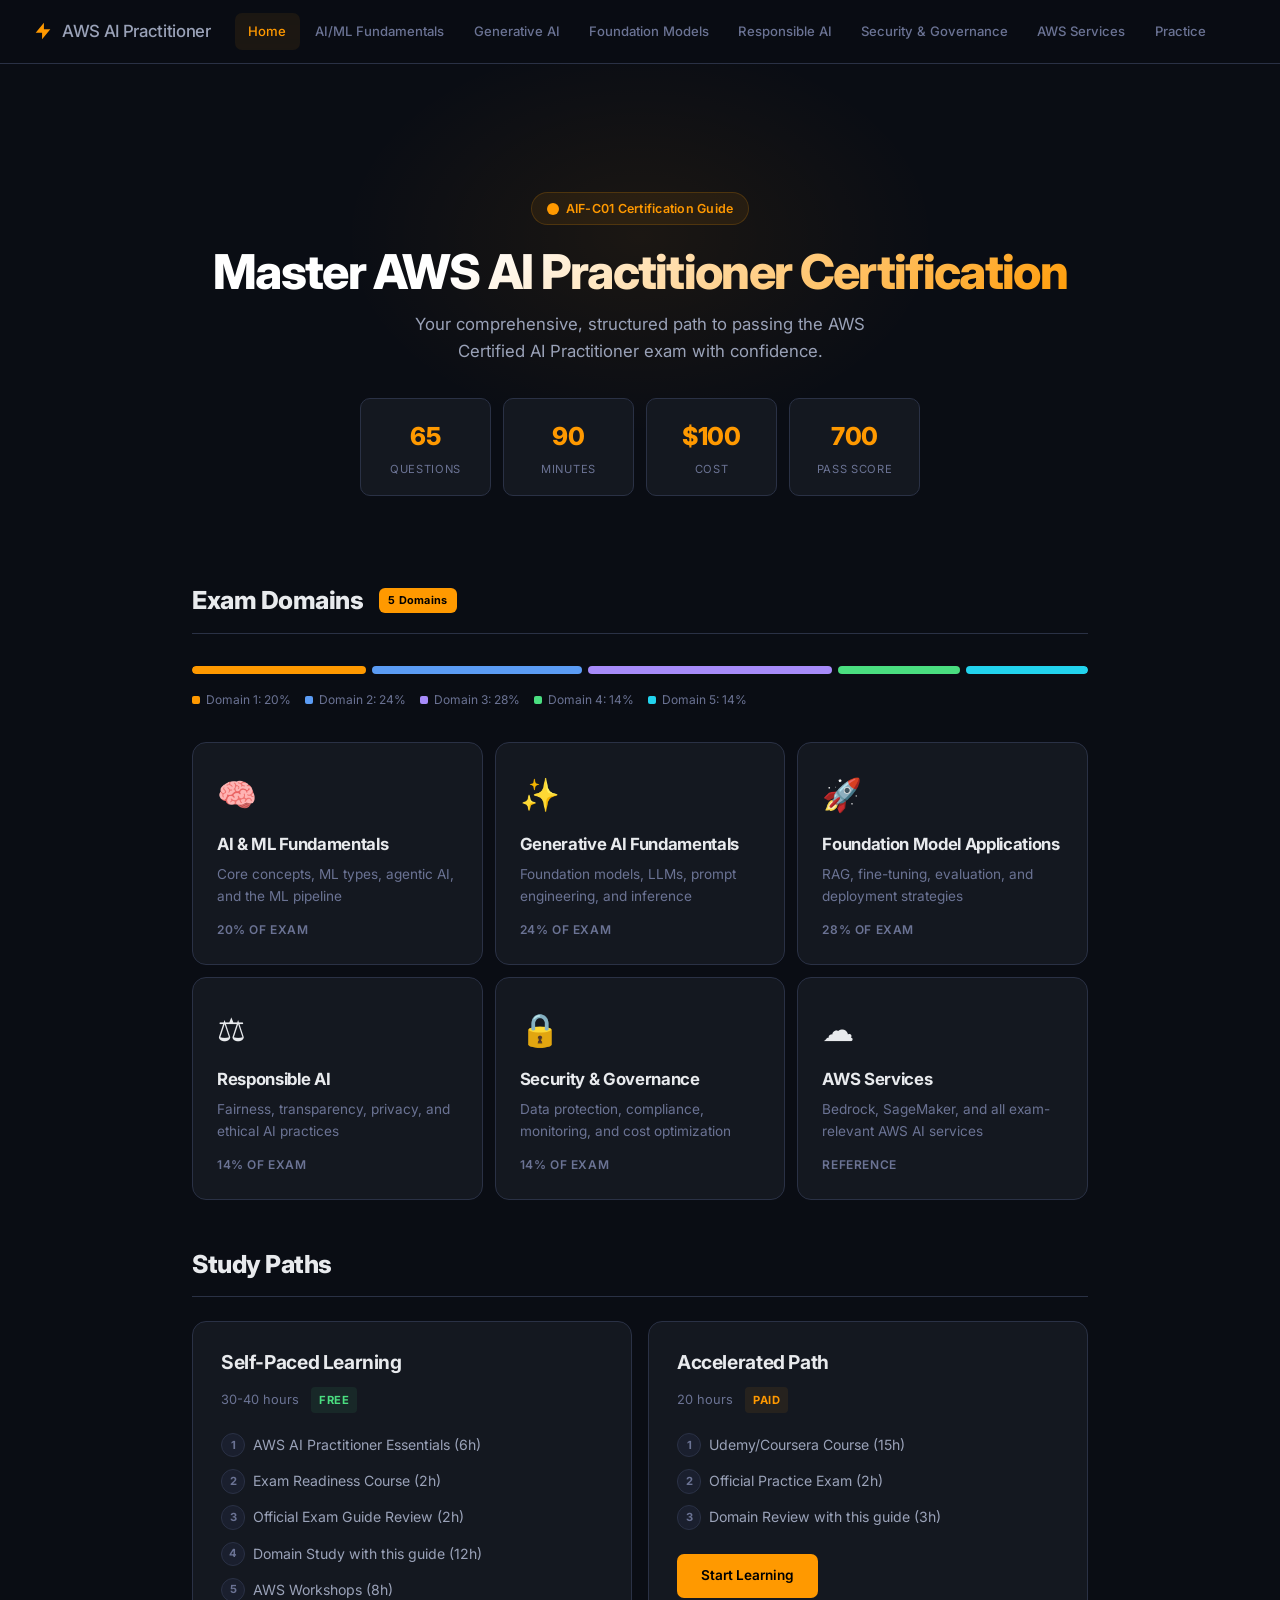
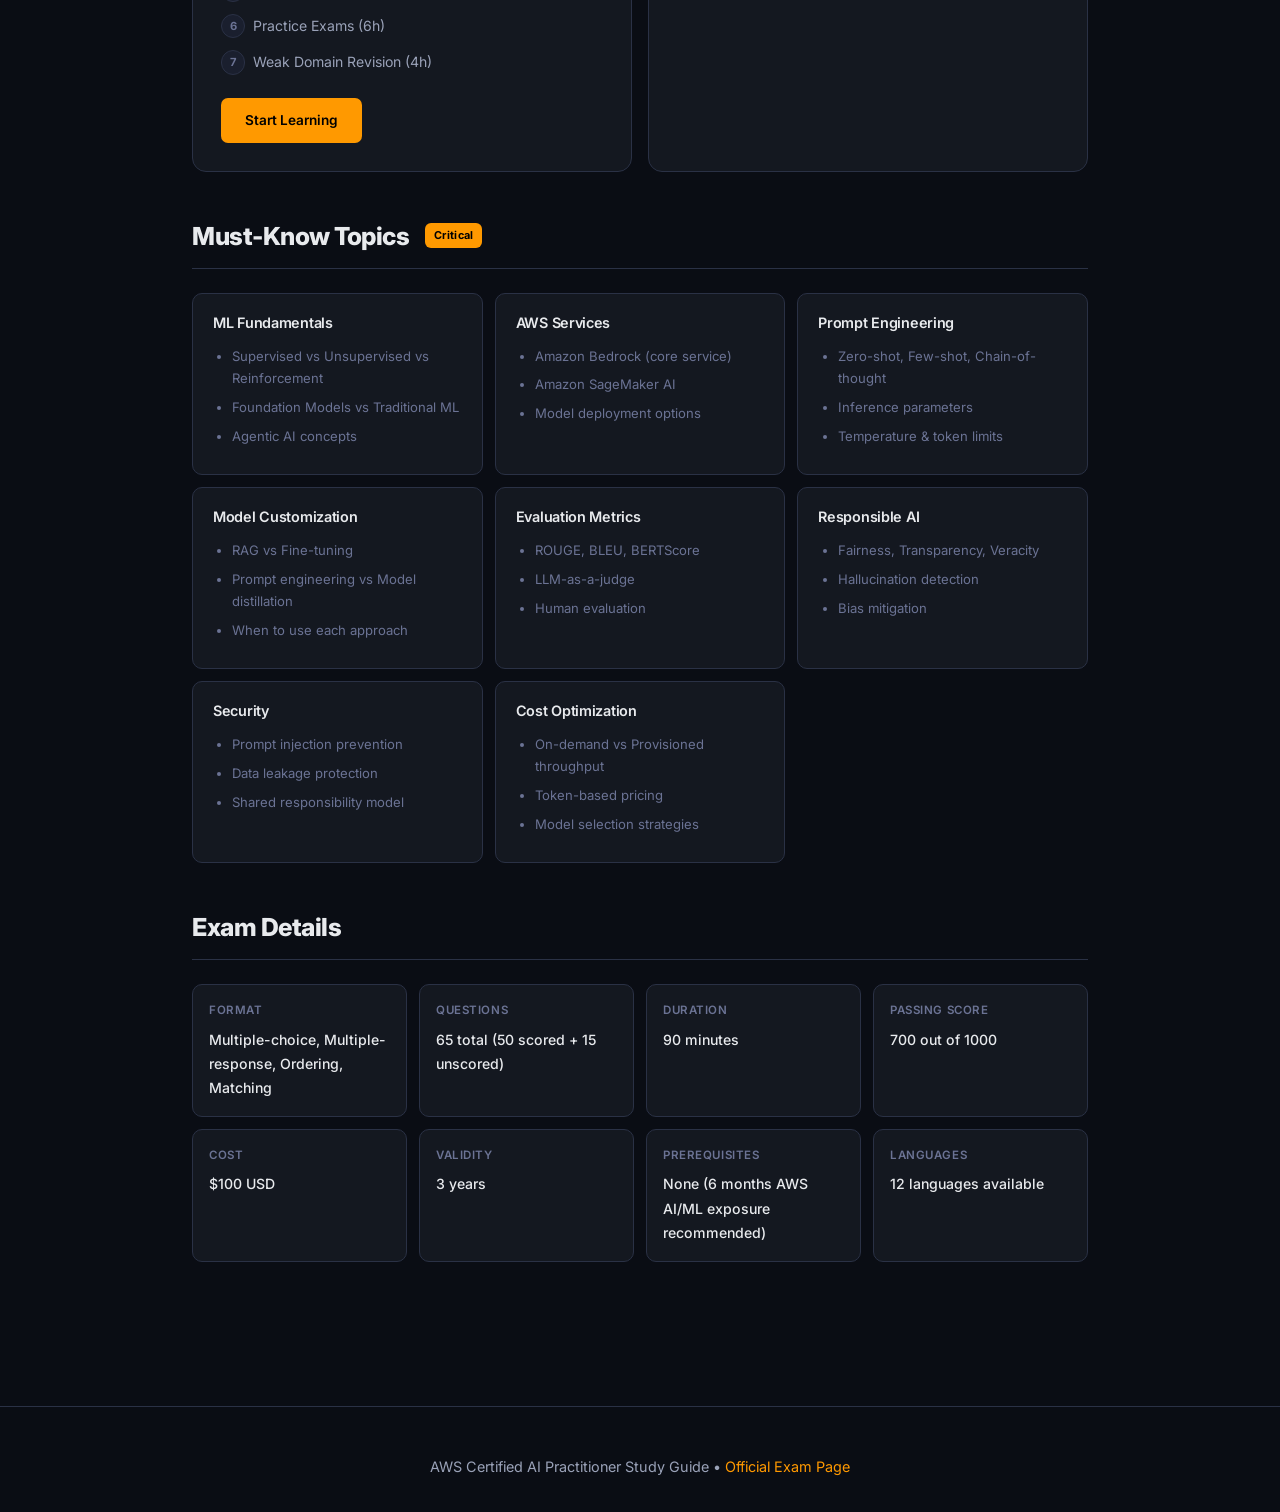
==== commit 7f65a48c: "Transform into multi-page site with improved UI/UX and accessibility - Create modern landing page wi" ====
--- a/site/index.html
+++ b/site/index.html
@@ -3,1489 +3,281 @@
 <head>
 <meta charset="UTF-8">
 <meta name="viewport" content="width=device-width, initial-scale=1.0">
-<title>AWS AI Practitioner (AIF-C01) — Study Guide</title>
+<meta name="description" content="Complete study guide for AWS Certified AI Practitioner (AIF-C01) certification exam">
+<title>AWS AI Practitioner Study Guide | AIF-C01 Certification</title>
 <link rel="preconnect" href="https://fonts.googleapis.com">
-<link href="https://fonts.googleapis.com/css2?family=Inter:wght@400;500;600;700;800&family=JetBrains+Mono:wght@400;500&display=swap" rel="stylesheet">
-<style>
-/* ─── FOUNDATIONS ─── */
-:root{
-  --bg:#0a0d14;--bg2:#0f1219;--surface:#141820;--surface2:#1a1f2e;--surface3:#222839;
-  --border:#2a3145;--border2:#353d55;
-  --orange:#ff9900;--orange2:#ffad33;--orange-dim:rgba(255,153,0,.08);
-  --blue:#5b9cf5;--blue-dim:rgba(91,156,245,.08);
-  --green:#4ade80;--green-dim:rgba(74,222,128,.08);
-  --red:#f87171;--red-dim:rgba(248,113,113,.08);
-  --purple:#a78bfa;--purple-dim:rgba(167,139,250,.08);
-  --cyan:#22d3ee;--cyan-dim:rgba(34,211,238,.08);
-  --text:#e8eaed;--text2:#9aa2b8;--text3:#6b7394;
-  --radius:14px;--radius-sm:10px;--radius-xs:7px;
-  --shadow:0 4px 24px rgba(0,0,0,.35);--shadow-sm:0 2px 12px rgba(0,0,0,.25);
-  --font:'Inter',system-ui,-apple-system,sans-serif;
-  --mono:'JetBrains Mono',ui-monospace,monospace;
-}
-*{margin:0;padding:0;box-sizing:border-box}
-html{scroll-behavior:smooth;scrollbar-width:thin;scrollbar-color:var(--border2) transparent}
-::-webkit-scrollbar{width:6px}::-webkit-scrollbar-track{background:transparent}::-webkit-scrollbar-thumb{background:var(--border2);border-radius:3px}
-body{font-family:var(--font);background:var(--bg);color:var(--text);line-height:1.72;font-size:15px;-webkit-font-smoothing:antialiased}
-::selection{background:rgba(255,153,0,.25)}
-a{color:var(--orange);text-decoration:none;transition:.2s}a:hover{color:var(--orange2)}
-img{max-width:100%}
-
-/* ─── TOP NAV ─── */
-.topnav{position:fixed;top:0;left:0;right:0;height:64px;background:rgba(10,13,20,.88);backdrop-filter:blur(16px) saturate(1.4);border-bottom:1px solid var(--border);z-index:200;display:flex;align-items:center;padding:0 2rem;gap:1.5rem}
-.logo{font-weight:800;font-size:1.05rem;color:var(--orange);white-space:nowrap;letter-spacing:-.02em;display:flex;align-items:center;gap:.5rem}
-.logo svg{width:22px;height:22px}
-.logo span{color:var(--text2);font-weight:500}
-.nav-links{display:flex;gap:2px;overflow-x:auto;scrollbar-width:none;flex:1}
-.nav-links::-webkit-scrollbar{display:none}
-.nav-links a{padding:.45rem .85rem;border-radius:var(--radius-xs);font-size:.82rem;font-weight:500;color:var(--text3);white-space:nowrap;transition:.2s;position:relative}
-.nav-links a:hover{color:var(--text);background:var(--surface)}
-.nav-links a.active{color:var(--orange);background:var(--orange-dim)}
-.nav-right{display:flex;align-items:center;gap:.75rem}
-.progress-pill{display:flex;align-items:center;gap:.5rem;background:var(--surface);border:1px solid var(--border);border-radius:20px;padding:.35rem .9rem .35rem .7rem;font-size:.78rem;color:var(--text2);white-space:nowrap}
-.progress-pill .dot{width:8px;height:8px;border-radius:50%;background:var(--green)}
-.menu-btn{display:none;background:none;border:none;color:var(--text2);cursor:pointer;padding:.4rem}
-
-/* ─── LAYOUT ─── */
-.main{max-width:960px;margin:0 auto;padding:88px 2rem 4rem}
-.wide{max-width:1100px}
-
-/* ─── HERO ─── */
-.hero{text-align:center;padding:3.5rem 0 2.5rem;position:relative}
-.hero::before{content:'';position:absolute;top:-100px;left:50%;transform:translateX(-50%);width:600px;height:400px;background:radial-gradient(ellipse,rgba(255,153,0,.07) 0%,transparent 70%);pointer-events:none;z-index:-1}
-.hero-badge{display:inline-flex;align-items:center;gap:.45rem;background:var(--orange-dim);border:1px solid rgba(255,153,0,.18);border-radius:20px;padding:.3rem .9rem;font-size:.78rem;font-weight:600;color:var(--orange);margin-bottom:1.2rem;letter-spacing:.02em}
-.hero h1{font-size:clamp(2rem,5vw,3rem);font-weight:800;letter-spacing:-.035em;line-height:1.15;margin-bottom:.7rem;background:linear-gradient(135deg,#fff 30%,var(--orange) 100%);-webkit-background-clip:text;-webkit-text-fill-color:transparent}
-.hero p{color:var(--text2);font-size:1.05rem;max-width:520px;margin:0 auto;line-height:1.65}
-.stats{display:grid;grid-template-columns:repeat(4,1fr);gap:.75rem;margin-top:2rem;max-width:560px;margin-left:auto;margin-right:auto}
-.stat{background:var(--surface);border:1px solid var(--border);border-radius:var(--radius-sm);padding:1rem .75rem;text-align:center;transition:.25s}
-.stat:hover{border-color:var(--border2);transform:translateY(-2px)}
-.stat .num{font-size:1.55rem;font-weight:800;color:var(--orange);letter-spacing:-.02em}
-.stat .label{font-size:.7rem;color:var(--text3);text-transform:uppercase;letter-spacing:.06em;margin-top:.15rem}
-
-/* ─── DOMAIN PROGRESS BAR ─── */
-.domain-bar{display:flex;gap:6px;margin:2rem 0 1rem;height:8px;border-radius:4px;overflow:hidden}
-.domain-bar div{border-radius:4px;transition:.4s}
-.domain-bar .d1{flex:20;background:var(--orange)}
-.domain-bar .d2{flex:24;background:var(--blue)}
-.domain-bar .d3{flex:28;background:var(--purple)}
-.domain-bar .d4{flex:14;background:var(--green)}
-.domain-bar .d5{flex:14;background:var(--cyan)}
-.domain-legend{display:flex;flex-wrap:wrap;gap:.4rem .9rem;font-size:.75rem;color:var(--text3);margin-bottom:2rem}
-.domain-legend span{display:flex;align-items:center;gap:.35rem}
-.domain-legend .dot{width:8px;height:8px;border-radius:2px}
-
-/* ─── SECTION HEADERS ─── */
-section{margin-top:3rem;scroll-margin-top:80px}
-.sec-head{display:flex;align-items:center;gap:1rem;margin-bottom:1.5rem;padding-bottom:1rem;border-bottom:1px solid var(--border)}
-.sec-head h2{font-size:1.55rem;font-weight:800;color:var(--text);letter-spacing:-.025em;line-height:1.25}
-.sec-head .badge{display:inline-flex;align-items:center;background:var(--orange);color:#000;font-size:.68rem;font-weight:700;padding:.2rem .55rem;border-radius:6px;letter-spacing:.03em}
-.sec-head .badge.blue{background:var(--blue)}
-.sec-head .badge.purple{background:var(--purple)}
-.sec-head .badge.green{background:var(--green)}
-.sec-head .badge.cyan{background:var(--cyan)}
-
-h3{font-size:1.1rem;font-weight:700;color:var(--text);margin:1.8rem 0 .6rem;letter-spacing:-.015em;display:flex;align-items:center;gap:.5rem}
-h3 .icon{width:20px;height:20px;border-radius:5px;display:inline-flex;align-items:center;justify-content:center;font-size:.7rem;flex-shrink:0}
-h4{font-size:.95rem;font-weight:600;color:var(--text2);margin:1.2rem 0 .4rem}
-p,li{font-size:.9rem;color:var(--text2);line-height:1.72}
-ul,ol{padding-left:1.4rem;margin:.5rem 0}
-li{margin:.35rem 0}
-strong{color:var(--text);font-weight:600}
-
-/* ─── CARDS ─── */
-.card{background:var(--surface);border:1px solid var(--border);border-radius:var(--radius);padding:1.5rem 1.75rem;margin:1rem 0;transition:.25s}
-.card:hover{border-color:var(--border2)}
-.card h3:first-child,.card>h3{margin-top:0}
-.card-grid{display:grid;grid-template-columns:repeat(auto-fill,minmax(280px,1fr));gap:.75rem;margin:1rem 0}
-.card-grid .card{margin:0}
-.mini-card{background:var(--surface2);border:1px solid var(--border);border-radius:var(--radius-sm);padding:1.1rem 1.25rem;transition:.25s}
-.mini-card:hover{border-color:var(--border2);transform:translateY(-1px)}
-.mini-card h4{margin:0 0 .35rem;color:var(--text);font-size:.92rem}
-.mini-card p{margin:0;font-size:.82rem;line-height:1.55}
-
-/* ─── TABLES ─── */
-.table-wrap{overflow-x:auto;margin:1rem 0;border-radius:var(--radius-sm);border:1px solid var(--border)}
-table{width:100%;border-collapse:collapse;font-size:.85rem}
-thead th{background:var(--surface2);color:var(--text2);padding:.65rem .85rem;text-align:left;font-weight:600;font-size:.78rem;text-transform:uppercase;letter-spacing:.04em;border-bottom:1px solid var(--border)}
-td{padding:.6rem .85rem;border-bottom:1px solid rgba(42,49,69,.5);color:var(--text2);vertical-align:top}
-tr:last-child td{border-bottom:none}
-tr:hover td{background:rgba(255,153,0,.02)}
-td strong{color:var(--text)}
-
-/* ─── TABS ─── */
-.tabs{display:flex;gap:4px;margin-bottom:1rem;flex-wrap:wrap;background:var(--surface);border:1px solid var(--border);border-radius:var(--radius-sm);padding:4px}
-.tab-btn{background:transparent;border:none;color:var(--text3);padding:.5rem 1rem;border-radius:var(--radius-xs);cursor:pointer;font-size:.82rem;font-weight:500;font-family:var(--font);transition:.2s}
-.tab-btn:hover{color:var(--text2);background:var(--surface2)}
-.tab-btn.active{color:var(--orange);background:var(--orange-dim);font-weight:600}
-.tab-content{display:none;animation:fadeUp .3s ease}.tab-content.active{display:block}
-
-/* ─── QUIZ ─── */
-.quiz-container{counter-reset:quiz-count}
-.quiz{background:var(--surface);border:1px solid var(--border);border-radius:var(--radius);padding:1.5rem 1.75rem;margin:.75rem 0;counter-increment:quiz-count;position:relative}
-.quiz::before{content:counter(quiz-count);position:absolute;top:1rem;left:1.25rem;width:24px;height:24px;border-radius:6px;background:var(--surface3);color:var(--text3);font-size:.72rem;font-weight:700;display:flex;align-items:center;justify-content:center}
-.quiz-q{font-weight:600;color:var(--text);margin-bottom:.85rem;padding-left:2rem;font-size:.92rem;line-height:1.55}
-.quiz-opts{display:flex;flex-direction:column;gap:.4rem;padding-left:2rem}
-.quiz-opt{background:var(--surface2);border:1px solid var(--border);border-radius:var(--radius-xs);padding:.6rem 1rem;cursor:pointer;transition:.2s;font-size:.85rem;color:var(--text2);display:flex;align-items:center;gap:.65rem}
-.quiz-opt::before{content:'';width:16px;height:16px;border-radius:50%;border:2px solid var(--border2);flex-shrink:0;transition:.2s}
-.quiz-opt:hover{border-color:var(--border2);background:var(--surface3)}
-.quiz-opt.correct{border-color:var(--green);background:var(--green-dim);color:var(--green)}.quiz-opt.correct::before{border-color:var(--green);background:var(--green)}
-.quiz-opt.wrong{border-color:var(--red);background:var(--red-dim);color:var(--red)}.quiz-opt.wrong::before{border-color:var(--red);background:var(--red)}
-.quiz-opt.correct::before,.quiz-opt.wrong::before{content:'\2713';font-size:.65rem;color:#000;display:flex;align-items:center;justify-content:center}
-.quiz-feedback{margin:.8rem 0 0;padding:.75rem 1rem;border-radius:var(--radius-xs);font-size:.84rem;display:none;padding-left:2rem;line-height:1.55}
-.quiz-feedback.show{display:block;animation:fadeUp .25s ease}
-.quiz-feedback.correct-fb{background:var(--green-dim);color:var(--green);border-left:3px solid var(--green)}
-.quiz-feedback.wrong-fb{background:var(--red-dim);color:var(--red);border-left:3px solid var(--red)}
-
-/* ─── CALLOUTS ─── */
-.callout{border-radius:var(--radius-sm);padding:1.1rem 1.35rem;margin:1rem 0;font-size:.88rem;line-height:1.65;position:relative}
-.callout::before{content:'';position:absolute;left:0;top:0;bottom:0;width:4px;border-radius:var(--radius-sm) 0 0 var(--radius-sm)}
-.callout.orange{background:var(--orange-dim);border:1px solid rgba(255,153,0,.12)}.callout.orange::before{background:var(--orange)}
-.callout.blue{background:var(--blue-dim);border:1px solid rgba(91,156,245,.12)}.callout.blue::before{background:var(--blue)}
-.callout.green{background:var(--green-dim);border:1px solid rgba(74,222,128,.12)}.callout.green::before{background:var(--green)}
-.callout.red{background:var(--red-dim);border:1px solid rgba(248,113,113,.12)}.callout.red::before{background:var(--red)}
-.callout.purple{background:var(--purple-dim);border:1px solid rgba(167,139,250,.12)}.callout.purple::before{background:var(--purple)}
-.callout-title{font-weight:700;font-size:.82rem;text-transform:uppercase;letter-spacing:.04em;margin-bottom:.4rem}
-.callout.orange .callout-title{color:var(--orange)}
-.callout.blue .callout-title{color:var(--blue)}
-.callout.green .callout-title{color:var(--green)}
-.callout.red .callout-title{color:var(--red)}
-.callout.purple .callout-title{color:var(--purple)}
-
-/* ─── TAGS ─── */
-.tags{display:flex;flex-wrap:wrap;gap:.4rem;margin:.5rem 0}
-.tag{display:inline-flex;align-items:center;gap:.3rem;background:var(--surface2);border:1px solid var(--border);padding:.25rem .65rem;border-radius:20px;font-size:.75rem;color:var(--text2);font-weight:500}
-.tag.orange{border-color:rgba(255,153,0,.2);color:var(--orange);background:var(--orange-dim)}
-.tag.blue{border-color:rgba(91,156,245,.2);color:var(--blue);background:var(--blue-dim)}
-.tag.green{border-color:rgba(74,222,128,.2);color:var(--green);background:var(--green-dim)}
-.tag.purple{border-color:rgba(167,139,250,.2);color:var(--purple);background:var(--purple-dim)}
-.tag.cyan{border-color:rgba(34,211,238,.2);color:var(--cyan);background:var(--cyan-dim)}
-
-/* ─── STEP LIST ─── */
-.steps{counter-reset:step;list-style:none;padding:0;margin:1rem 0}
-.steps li{counter-increment:step;display:flex;gap:1rem;margin:.65rem 0;align-items:flex-start}
-.steps li::before{content:counter(step);width:28px;height:28px;border-radius:8px;background:var(--orange-dim);border:1px solid rgba(255,153,0,.2);color:var(--orange);font-size:.75rem;font-weight:700;display:flex;align-items:center;justify-content:center;flex-shrink:0}
-
-/* ─── COMPARISON GRID ─── */
-.vs-grid{display:grid;grid-template-columns:repeat(auto-fit,minmax(200px,1fr));gap:.75rem;margin:1rem 0}
-.vs-card{background:var(--surface);border:1px solid var(--border);border-radius:var(--radius-sm);padding:1.1rem;position:relative;overflow:hidden}
-.vs-card::before{content:'';position:absolute;top:0;left:0;right:0;height:3px}
-.vs-card.c1::before{background:var(--orange)}.vs-card.c2::before{background:var(--blue)}.vs-card.c3::before{background:var(--green)}.vs-card.c4::before{background:var(--purple)}.vs-card.c5::before{background:var(--cyan)}
-.vs-card h4{margin:0 0 .35rem;font-size:.88rem;color:var(--text)}
-.vs-card p{margin:0;font-size:.8rem;line-height:1.55;color:var(--text3)}
-
-/* ─── FOOTER ─── */
-.footer{text-align:center;padding:3rem 0 2rem;margin-top:3rem;border-top:1px solid var(--border);color:var(--text3);font-size:.82rem}
-
-/* ─── ANIMATIONS ─── */
-@keyframes fadeUp{from{opacity:0;transform:translateY(8px)}to{opacity:1;transform:translateY(0)}}
-@keyframes fadeIn{from{opacity:0}to{opacity:1}}
-.fade-in{animation:fadeUp .4s ease both}
-
-/* ─── MOBILE ─── */
-@media(max-width:768px){
-  .topnav{padding:0 1rem}
-  .nav-links{display:none;position:absolute;top:64px;left:0;right:0;background:var(--bg2);border-bottom:1px solid var(--border);flex-direction:column;padding:.75rem;gap:2px}
-  .nav-links.open{display:flex}
-  .nav-links a{padding:.6rem .85rem}
-  .menu-btn{display:flex}
-  .progress-pill{display:none}
-  .main{padding:76px 1rem 2rem}
-  .hero h1{font-size:1.8rem}
-  .stats{grid-template-columns:repeat(2,1fr)}
-  .card-grid,.vs-grid{grid-template-columns:1fr}
-  .sec-head h2{font-size:1.25rem}
-  .card{padding:1.25rem}
-}
-@media(max-width:480px){
-  .hero h1{font-size:1.5rem}
-  .stat .num{font-size:1.2rem}
-}
-</style>
+<link href="https://fonts.googleapis.com/css2?family=Inter:wght@400;500;600;700;800&display=swap" rel="stylesheet">
+<link rel="stylesheet" href="styles.css">
 </head>
 <body>
-
-<!-- ═══════ NAV ═══════ -->
-<nav class="topnav">
-  <button class="menu-btn" onclick="document.querySelector('.nav-links').classList.toggle('open')" aria-label="Menu">
-    <svg width="20" height="20" fill="none" stroke="currentColor" stroke-width="2"><path d="M3 6h14M3 10h14M3 14h14"/></svg>
-  </button>
-  <div class="logo">
-    <svg viewBox="0 0 24 24" fill="none" stroke="currentColor" stroke-width="2"><path d="M12 2L2 7l10 5 10-5-10-5zM2 17l10 5 10-5M2 12l10 5 10-5"/></svg>
-    AWS AIF-C01 <span>Study Guide</span>
-  </div>
-  <div class="nav-links">
-    <a href="#home" class="active">Home</a>
-    <a href="#domain1">Domain 1</a>
-    <a href="#domain2">Domain 2</a>
-    <a href="#domain3">Domain 3</a>
-    <a href="#domain4">Domain 4</a>
-    <a href="#domain5">Domain 5</a>
-    <a href="#services">Services</a>
-    <a href="#practice">Practice</a>
-    <a href="#resources">Resources</a>
-  </div>
-  <div class="nav-right">
-    <div class="progress-pill"><div class="dot"></div> <span id="progress-text">0 / 22 answered</span></div>
-  </div>
+<nav class="topnav" role="navigation" aria-label="Main navigation">
+<a href="index.html" class="logo" aria-label="Home">
+<svg viewBox="0 0 24 24" fill="currentColor" aria-hidden="true"><path d="M13 10V3L4 14h7v7l9-11h-7z"/></svg>
+<span>AWS AI Practitioner</span>
+</a>
+<div class="nav-links">
+<a href="index.html" class="active">Home</a>
+<a href="domain1.html">AI/ML Fundamentals</a>
+<a href="domain2.html">Generative AI</a>
+<a href="domain3.html">Foundation Models</a>
+<a href="domain4.html">Responsible AI</a>
+<a href="domain5.html">Security & Governance</a>
+<a href="services.html">AWS Services</a>
+<a href="practice.html">Practice</a>
+</div>
+<button class="menu-btn" aria-label="Toggle menu" aria-expanded="false">
+<svg width="24" height="24" viewBox="0 0 24 24" fill="none" stroke="currentColor" stroke-width="2"><path d="M3 12h18M3 6h18M3 18h18"/></svg>
+</button>
 </nav>
 
-<div class="main wide">
-
-<!-- ═══════ HOME ═══════ -->
-<section id="home">
-<div class="hero fade-in">
-  <div class="hero-badge">Foundational Certification</div>
-  <h1>AWS Certified AI Practitioner</h1>
-  <p>Master every concept for the AIF-C01 exam. Interactive lessons, practice questions, and a complete AWS services reference — all in one place.</p>
-  <div class="stats">
-    <div class="stat"><div class="num">65</div><div class="label">Questions</div></div>
-    <div class="stat"><div class="num">90</div><div class="label">Minutes</div></div>
-    <div class="stat"><div class="num">$100</div><div class="label">Exam Fee</div></div>
-    <div class="stat"><div class="num">700</div><div class="label">Pass Score</div></div>
-  </div>
-  <div class="domain-bar"><div class="d1"></div><div class="d2"></div><div class="d3"></div><div class="d4"></div><div class="d5"></div></div>
-  <div class="domain-legend">
-    <span><span class="dot" style="background:var(--orange)"></span> D1 AI/ML Fundamentals 20%</span>
-    <span><span class="dot" style="background:var(--blue)"></span> D2 Generative AI 24%</span>
-    <span><span class="dot" style="background:var(--purple)"></span> D3 Foundation Models 28%</span>
-    <span><span class="dot" style="background:var(--green)"></span> D4 Responsible AI 14%</span>
-    <span><span class="dot" style="background:var(--cyan)"></span> D5 Security & Gov 14%</span>
-  </div>
-</div>
-
-<div class="callout orange">
-  <div class="callout-title">Exam Format</div>
-  Multiple-choice, multiple-response, ordering, and matching questions. 65 total (50 scored + 15 unscored). No penalty for guessing. Compensatory scoring — pass the overall exam, not each section.
-</div>
-
-<div class="card">
-  <h3>Quick Reference — Know These Cold</h3>
-  <div class="card-grid">
-    <div class="mini-card"><h4>ML Types</h4><p>Supervised, unsupervised, reinforcement learning</p></div>
-    <div class="mini-card"><h4>FM vs Traditional ML</h4><p>When to use foundation models vs custom models</p></div>
-    <div class="mini-card"><h4>Amazon Bedrock</h4><p>Serverless FM access, RAG, agents, guardrails</p></div>
-    <div class="mini-card"><h4>Prompt Engineering</h4><p>Zero-shot, few-shot, chain-of-thought</p></div>
-    <div class="mini-card"><h4>RAG vs Fine-tuning</h4><p>When to retrieve vs when to retrain</p></div>
-    <div class="mini-card"><h4>Evaluation Metrics</h4><p>ROUGE, BLEU, BERTScore, LLM-as-a-judge</p></div>
-    <div class="mini-card"><h4>Responsible AI</h4><p>Bias, fairness, transparency, veracity</p></div>
-    <div class="mini-card"><h4>Security</h4><p>Prompt injection, hallucination, data leakage</p></div>
-  </div>
-</div>
-</section>
-
-<!-- ═══════ DOMAIN 1 ═══════ -->
-<section id="domain1">
-<div class="sec-head">
-  <h2>Fundamentals of AI and ML</h2>
-  <span class="badge">20%</span>
-</div>
-
-<div class="card">
-<h3><span class="icon" style="background:var(--orange-dim);color:var(--orange)">1</span> Task 1.1 — AI Concepts & Terminologies</h3>
-
-<h4>Core Definitions</h4>
-<div class="table-wrap"><table>
-<thead><tr><th>Term</th><th>Definition</th></tr></thead>
-<tbody>
-<tr><td><strong>Artificial Intelligence (AI)</strong></td><td>Broad field of creating systems that simulate human intelligence</td></tr>
-<tr><td><strong>Machine Learning (ML)</strong></td><td>Subset of AI where systems learn patterns from data without explicit programming</td></tr>
-<tr><td><strong>Deep Learning</strong></td><td>Subset of ML using multi-layer neural networks for complex pattern recognition</td></tr>
-<tr><td><strong>Neural Network</strong></td><td>Computing system inspired by biological neurons — interconnected nodes in layers</td></tr>
-<tr><td><strong>Computer Vision</strong></td><td>Enabling machines to interpret images and video</td></tr>
-<tr><td><strong>NLP</strong></td><td>Natural Language Processing — understanding and generating human language</td></tr>
-<tr><td><strong>Model</strong></td><td>Mathematical representation learned from data that makes predictions</td></tr>
-<tr><td><strong>Algorithm</strong></td><td>Procedure used to train a model (linear regression, decision trees, etc.)</td></tr>
-<tr><td><strong>Training</strong></td><td>Feeding data to an algorithm so it learns patterns</td></tr>
-<tr><td><strong>Inferencing</strong></td><td>Using a trained model to make predictions on new data</td></tr>
-<tr><td><strong>Bias</strong></td><td>Systematic errors producing unfair outcomes for certain groups</td></tr>
-<tr><td><strong>Fairness</strong></td><td>Predictions without favoring or discriminating against groups</td></tr>
-<tr><td><strong>Fit</strong></td><td>Underfit (too simple) → good fit → overfit (too complex)</td></tr>
-<tr><td><strong>LLM</strong></td><td>Large Language Model — deep learning model trained on massive text data</td></tr>
-<tr><td><strong>Foundation Model (FM)</strong></td><td>Large model pre-trained on broad data, adaptable to many tasks</td></tr>
-<tr><td><strong>Generative AI</strong></td><td>AI that creates new content (text, images, code, audio)</td></tr>
-<tr><td><strong>Agentic AI</strong></td><td>Systems that autonomously plan, reason, use tools, and take actions</td></tr>
-</tbody></table></div>
-
-<h4>The AI Hierarchy</h4>
-<div class="vs-grid">
-  <div class="vs-card c1"><h4>AI (Broadest)</h4><p>Any system mimicking human intelligence — includes ML, expert systems, robotics</p></div>
-  <div class="vs-card c2"><h4>ML (Subset)</h4><p>Systems that learn from data — supervised, unsupervised, reinforcement</p></div>
-  <div class="vs-card c3"><h4>Deep Learning</h4><p>Multi-layer neural networks — powers vision, NLP, speech recognition</p></div>
-  <div class="vs-card c4"><h4>GenAI</h4><p>Transformers and diffusion models generating new content from foundation models</p></div>
-  <div class="vs-card c5"><h4>Agentic AI</h4><p>Autonomous agents planning, reasoning, using tools for multi-step goals</p></div>
-</div>
-
-<h4>Inference Types</h4>
-<div class="table-wrap"><table>
-<thead><tr><th>Type</th><th>Description</th><th>Best For</th></tr></thead>
-<tbody>
-<tr><td><strong>Real-time</strong></td><td>Low-latency synchronous API calls</td><td>Chatbots, fraud detection, recommendations</td></tr>
-<tr><td><strong>Batch</strong></td><td>Process large datasets at once</td><td>Monthly reports, bulk image processing</td></tr>
-<tr><td><strong>Asynchronous</strong></td><td>Submit, get result later via callback</td><td>Large documents, video analysis</td></tr>
-<tr><td><strong>Serverless</strong></td><td>No server management, auto-scale, pay-per-use</td><td>Event-driven ML, sporadic workloads</td></tr>
-</tbody></table></div>
-
-<h4>Data Types</h4>
-<div class="tags">
-  <span class="tag orange">Labeled</span><span class="tag orange">Unlabeled</span>
-  <span class="tag blue">Tabular</span><span class="tag blue">Time-series</span>
-  <span class="tag blue">Image</span><span class="tag blue">Text</span>
-  <span class="tag green">Structured</span><span class="tag green">Unstructured</span>
-</div>
-
-<h4>ML Learning Paradigms</h4>
-<div class="vs-grid">
-  <div class="vs-card c3">
-    <h4>Supervised Learning</h4>
-    <p>Trained on <strong>labeled data</strong> — input mapped to known output.</p>
-    <p style="margin-top:.4rem"><em>Algorithms:</em> Linear/logistic regression, decision trees, SVM, neural nets</p>
-    <p><em>Use:</em> Spam detection, price prediction, classification</p>
-  </div>
-  <div class="vs-card c2">
-    <h4>Unsupervised Learning</h4>
-    <p>Trained on <strong>unlabeled data</strong> — finds hidden patterns.</p>
-    <p style="margin-top:.4rem"><em>Algorithms:</em> K-means, hierarchical clustering, PCA, autoencoders</p>
-    <p><em>Use:</em> Customer segmentation, anomaly detection</p>
-  </div>
-  <div class="vs-card c4">
-    <h4>Reinforcement Learning</h4>
-    <p>Agent learns by <strong>trial and error</strong> — rewards and penalties.</p>
-    <p style="margin-top:.4rem"><em>Algorithms:</em> Q-learning, SARSA, PPO</p>
-    <p><em>Use:</em> Game AI, robotics, autonomous vehicles</p>
-  </div>
-</div>
-</div>
-
-<div class="card">
-<h3><span class="icon" style="background:var(--blue-dim);color:var(--blue)">2</span> Task 1.2 — Practical Use Cases for AI</h3>
-
-<h4>When AI/ML Provides Value</h4>
-<ul>
-  <li><strong>Assist human decision making</strong> — medical diagnosis support, financial risk assessment</li>
-  <li><strong>Solution scalability</strong> — processing millions of documents, images, or transactions</li>
-  <li><strong>Automation</strong> — repetitive tasks like data entry, routing, content moderation</li>
-  <li><strong>Pattern recognition</strong> — fraud detection, predictive maintenance, demand forecasting</li>
-</ul>
-
-<h4>When AI/ML Is NOT Appropriate</h4>
-<ul>
-  <li>When a <strong>deterministic outcome</strong> is needed (use rules/business logic)</li>
-  <li>When <strong>cost outweighs benefit</strong> — simple problems don't need ML</li>
-  <li>When <strong>insufficient data</strong> exists to train a reliable model</li>
-  <li>When <strong>explainability is critical</strong> and black-box models are unacceptable</li>
-</ul>
-
-<h4>Techniques by Use Case</h4>
-<div class="table-wrap"><table>
-<thead><tr><th>Use Case</th><th>Technique</th><th>Example</th></tr></thead>
-<tbody>
-<tr><td>Predict a number</td><td><strong>Regression</strong></td><td>House price, sales forecast</td></tr>
-<tr><td>Assign categories</td><td><strong>Classification</strong></td><td>Spam, sentiment, diagnosis</td></tr>
-<tr><td>Group similar items</td><td><strong>Clustering</strong></td><td>Customer segments</td></tr>
-<tr><td>Detect anomalies</td><td><strong>Anomaly detection</strong></td><td>Fraud, intrusion, defects</td></tr>
-<tr><td>Understand language</td><td><strong>NLP / LLMs</strong></td><td>Chatbots, translation, summarization</td></tr>
-<tr><td>Analyze visuals</td><td><strong>Computer vision</strong></td><td>Object detection, medical imaging</td></tr>
-<tr><td>Personalize</td><td><strong>Recommendations</strong></td><td>Product suggestions</td></tr>
-<tr><td>Forecast trends</td><td><strong>Time-series</strong></td><td>Demand, weather, stock trends</td></tr>
-</tbody></table></div>
-
-<h4>Traditional ML vs Foundation Models</h4>
-<div class="table-wrap"><table>
-<thead><tr><th>Factor</th><th>Traditional ML</th><th>Foundation Models</th></tr></thead>
-<tbody>
-<tr><td>Data</td><td>Task-specific labeled data</td><td>Massive pre-training data</td></tr>
-<tr><td>Scope</td><td>One specific task</td><td>General-purpose, many tasks</td></tr>
-<tr><td>Explainability</td><td>Often more explainable</td><td>Less explainable (black box)</td></tr>
-<tr><td>Cost</td><td>Lower compute for training</td><td>Higher compute, no training needed</td></tr>
-<tr><td>Best for</td><td>Well-defined problems</td><td>Creative, language, multi-modal tasks</td></tr>
-<tr><td>Regulatory</td><td>Easier to audit</td><td>Harder to explain decisions</td></tr>
-</tbody></table></div>
-</div>
-
-<div class="card">
-<h3><span class="icon" style="background:var(--green-dim);color:var(--green)">3</span> Task 1.3 — AI/ML Development Lifecycle</h3>
-
-<h4>Pipeline Stages</h4>
-<ol class="steps">
-  <li><div><strong>Problem Definition</strong> — Define business objective and success metrics</div></li>
-  <li><div><strong>Data Collection & Preparation</strong> — Gather, clean, label, transform data</div></li>
-  <li><div><strong>Feature Engineering</strong> — Select and create relevant input features</div></li>
-  <li><div><strong>Model Selection & Training</strong> — Choose algorithm, train on data</div></li>
-  <li><div><strong>Evaluation</strong> — Test model performance against metrics</div></li>
-  <li><div><strong>Deployment</strong> — Deploy to production (API, embedded, batch)</div></li>
-  <li><div><strong>Monitoring & Maintenance</strong> — Track performance, retrain as needed</div></li>
+<main class="main">
+<section class="hero">
+<div class="hero-badge" role="status">
+<svg width="12" height="12" viewBox="0 0 12 12" fill="currentColor" aria-hidden="true"><circle cx="6" cy="6" r="6"/></svg>
+AIF-C01 Certification Guide
+</div>
+<h1>Master AWS AI Practitioner Certification</h1>
+<p>Your comprehensive, structured path to passing the AWS Certified AI Practitioner exam with confidence.</p>
+<div class="stats" role="list">
+<div class="stat" role="listitem">
+<div class="num">65</div>
+<div class="label">Questions</div>
+</div>
+<div class="stat" role="listitem">
+<div class="num">90</div>
+<div class="label">Minutes</div>
+</div>
+<div class="stat" role="listitem">
+<div class="num">$100</div>
+<div class="label">Cost</div>
+</div>
+<div class="stat" role="listitem">
+<div class="num">700</div>
+<div class="label">Pass Score</div>
+</div>
+</div>
+</section>
+
+<section id="domains" aria-labelledby="domains-heading">
+<div class="sec-head">
+<h2 id="domains-heading">Exam Domains</h2>
+<span class="badge">5 Domains</span>
+</div>
+<div class="domain-bar" role="progressbar" aria-label="Domain weight distribution" aria-valuenow="100" aria-valuemin="0" aria-valuemax="100">
+<div class="d1" title="20%"></div>
+<div class="d2" title="24%"></div>
+<div class="d3" title="28%"></div>
+<div class="d4" title="14%"></div>
+<div class="d5" title="14%"></div>
+</div>
+<div class="domain-legend" role="list">
+<span role="listitem"><span class="dot" style="background:var(--orange)"></span> Domain 1: 20%</span>
+<span role="listitem"><span class="dot" style="background:var(--blue)"></span> Domain 2: 24%</span>
+<span role="listitem"><span class="dot" style="background:var(--purple)"></span> Domain 3: 28%</span>
+<span role="listitem"><span class="dot" style="background:var(--green)"></span> Domain 4: 14%</span>
+<span role="listitem"><span class="dot" style="background:var(--cyan)"></span> Domain 5: 14%</span>
+</div>
+
+<div class="card-grid">
+<a href="domain1.html" class="domain-card orange">
+<div class="domain-icon" aria-hidden="true">🧠</div>
+<h3>AI & ML Fundamentals</h3>
+<p>Core concepts, ML types, agentic AI, and the ML pipeline</p>
+<div class="domain-weight">20% of exam</div>
+</a>
+<a href="domain2.html" class="domain-card blue">
+<div class="domain-icon" aria-hidden="true">✨</div>
+<h3>Generative AI Fundamentals</h3>
+<p>Foundation models, LLMs, prompt engineering, and inference</p>
+<div class="domain-weight">24% of exam</div>
+</a>
+<a href="domain3.html" class="domain-card purple">
+<div class="domain-icon" aria-hidden="true">🚀</div>
+<h3>Foundation Model Applications</h3>
+<p>RAG, fine-tuning, evaluation, and deployment strategies</p>
+<div class="domain-weight">28% of exam</div>
+</a>
+<a href="domain4.html" class="domain-card green">
+<div class="domain-icon" aria-hidden="true">⚖️</div>
+<h3>Responsible AI</h3>
+<p>Fairness, transparency, privacy, and ethical AI practices</p>
+<div class="domain-weight">14% of exam</div>
+</a>
+<a href="domain5.html" class="domain-card cyan">
+<div class="domain-icon" aria-hidden="true">🔒</div>
+<h3>Security & Governance</h3>
+<p>Data protection, compliance, monitoring, and cost optimization</p>
+<div class="domain-weight">14% of exam</div>
+</a>
+<a href="services.html" class="domain-card gray">
+<div class="domain-icon" aria-hidden="true">☁️</div>
+<h3>AWS Services</h3>
+<p>Bedrock, SageMaker, and all exam-relevant AWS AI services</p>
+<div class="domain-weight">Reference</div>
+</a>
+</div>
+</section>
+
+<section id="study-paths" aria-labelledby="study-heading">
+<div class="sec-head">
+<h2 id="study-heading">Study Paths</h2>
+</div>
+<div class="path-grid">
+<div class="path-card">
+<div class="path-header">
+<h3>Self-Paced Learning</h3>
+<div class="path-meta">
+<span class="path-time">30-40 hours</span>
+<span class="path-cost free">Free</span>
+</div>
+</div>
+<ol class="path-steps">
+<li>AWS AI Practitioner Essentials (6h)</li>
+<li>Exam Readiness Course (2h)</li>
+<li>Official Exam Guide Review (2h)</li>
+<li>Domain Study with this guide (12h)</li>
+<li>AWS Workshops (8h)</li>
+<li>Practice Exams (6h)</li>
+<li>Weak Domain Revision (4h)</li>
 </ol>
-
-<h4>FM Sources</h4>
-<ul>
-  <li><strong>Open source</strong> — Hugging Face, Meta Llama, Mistral</li>
-  <li><strong>Managed services</strong> — Amazon Bedrock (Claude, Llama, Titan)</li>
-  <li><strong>Custom trained</strong> — Train your own with SageMaker AI</li>
-  <li><strong>Model hubs</strong> — SageMaker JumpStart, Bedrock model catalog</li>
-</ul>
-
-<h4>Deployment Methods</h4>
-<div class="table-wrap"><table>
-<thead><tr><th>Method</th><th>Description</th><th>AWS Service</th></tr></thead>
-<tbody>
-<tr><td><strong>Managed API</strong></td><td>Fully managed, serverless</td><td>Bedrock, SageMaker Serverless</td></tr>
-<tr><td><strong>Self-hosted</strong></td><td>Your infrastructure</td><td>SageMaker Endpoints, EC2, ECS/EKS</td></tr>
-<tr><td><strong>Batch</strong></td><td>Bulk offline processing</td><td>SageMaker Batch Transform</td></tr>
-</tbody></table></div>
-
-<h4>MLOps</h4>
-<div class="callout blue">
-  <div class="callout-title">MLOps = ML + DevOps</div>
-  Practices for reliably deploying and maintaining ML models in production.
-</div>
-<ul>
-  <li><strong>Experimentation</strong> — Track experiments, compare models, reproduce results</li>
-  <li><strong>Repeatable pipelines</strong> — Version control for data, models, code</li>
-  <li><strong>Scalable systems</strong> — Auto-scaling inference, distributed training</li>
-  <li><strong>Model monitoring</strong> — Detect data drift, degradation, performance issues</li>
-  <li><strong>Automated retraining</strong> — Triggers based on performance thresholds</li>
-  <li><strong>CI/CD for ML</strong> — Automated testing, validation, deployment</li>
-</ul>
-
-<h4>Performance Metrics</h4>
-<div class="table-wrap"><table>
-<thead><tr><th>Metric</th><th>Type</th><th>Description</th></tr></thead>
-<tbody>
-<tr><td><strong>Accuracy</strong></td><td>Classification</td><td>% of correct predictions</td></tr>
-<tr><td><strong>Precision</strong></td><td>Classification</td><td>% of positive predictions that were correct</td></tr>
-<tr><td><strong>Recall</strong></td><td>Classification</td><td>% of actual positives correctly identified</td></tr>
-<tr><td><strong>F1 Score</strong></td><td>Classification</td><td>Harmonic mean of precision and recall</td></tr>
-<tr><td><strong>RMSE / MAE</strong></td><td>Regression</td><td>Error magnitude for numeric predictions</td></tr>
-<tr><td><strong>AUC-ROC</strong></td><td>Classification</td><td>Ability to distinguish between classes</td></tr>
-</tbody></table></div>
-</div>
-
-<div class="quiz-container">
-<div class="quiz"><div class="quiz-q">Which type of ML uses labeled data to train models?</div>
-<div class="quiz-opts" data-correct="0">
-<div class="quiz-opt" data-idx="0">Supervised learning</div>
-<div class="quiz-opt" data-idx="1">Unsupervised learning</div>
-<div class="quiz-opt" data-idx="2">Reinforcement learning</div>
-<div class="quiz-opt" data-idx="3">Transfer learning</div>
-</div>
-<div class="quiz-feedback correct-fb">Supervised learning uses labeled data where both input and known output are provided during training.</div>
-<div class="quiz-feedback wrong-fb">Supervised learning uses labeled data. Unsupervised uses unlabeled data, reinforcement uses rewards/penalties.</div>
-</div>
-
-<div class="quiz"><div class="quiz-q">A company wants to group customers by purchasing behavior without predefined categories. Which technique?</div>
-<div class="quiz-opts" data-correct="2">
-<div class="quiz-opt" data-idx="0">Classification</div>
-<div class="quiz-opt" data-idx="1">Regression</div>
-<div class="quiz-opt" data-idx="2">Clustering</div>
-<div class="quiz-opt" data-idx="3">Forecasting</div>
-</div>
-<div class="quiz-feedback correct-fb">Clustering is unsupervised — it groups similar data points without predefined labels.</div>
-<div class="quiz-feedback wrong-fb">Clustering groups similar items without labels. Classification requires labeled categories.</div>
-</div>
-
-<div class="quiz"><div class="quiz-q">Which inferencing type is best for processing millions of records overnight?</div>
-<div class="quiz-opts" data-correct="1">
-<div class="quiz-opt" data-idx="0">Real-time</div>
-<div class="quiz-opt" data-idx="1">Batch</div>
-<div class="quiz-opt" data-idx="2">Asynchronous</div>
-<div class="quiz-opt" data-idx="3">Serverless</div>
-</div>
-<div class="quiz-feedback correct-fb">Batch processes large datasets at once — ideal for non-time-sensitive workloads like overnight reports.</div>
-<div class="quiz-feedback wrong-fb">Batch inferencing handles large volumes without latency requirements.</div>
-</div>
-
-<div class="quiz"><div class="quiz-q">A model performs well on training data but poorly on new data. What is this?</div>
-<div class="quiz-opts" data-correct="1">
-<div class="quiz-opt" data-idx="0">Underfitting</div>
-<div class="quiz-opt" data-idx="1">Overfitting</div>
-<div class="quiz-opt" data-idx="2">High bias</div>
-<div class="quiz-opt" data-idx="3">Data leakage</div>
-</div>
-<div class="quiz-feedback correct-fb">Overfitting — the model memorized training data (including noise) instead of learning generalizable patterns.</div>
-<div class="quiz-feedback wrong-fb">Overfitting means the model is too complex and fails to generalize to unseen data.</div>
-</div>
-
-<div class="quiz"><div class="quiz-q">What is the primary difference between AI and ML?</div>
-<div class="quiz-opts" data-correct="2">
-<div class="quiz-opt" data-idx="0">They are the same thing</div>
-<div class="quiz-opt" data-idx="1">ML is broader than AI</div>
-<div class="quiz-opt" data-idx="2">ML is a subset of AI that learns from data</div>
-<div class="quiz-opt" data-idx="3">AI only applies to robotics</div>
-</div>
-<div class="quiz-feedback correct-fb">AI is the broad field of simulating intelligence. ML is a subset focused on learning from data.</div>
-<div class="quiz-feedback wrong-fb">AI is the broad field; ML is a subset that specifically uses data-driven learning.</div>
-</div>
-</div>
-</section>
-
-<!-- ═══════ DOMAIN 2 ═══════ -->
-<section id="domain2">
-<div class="sec-head">
-  <h2>Fundamentals of Generative AI</h2>
-  <span class="badge blue">24%</span>
-</div>
-
-<div class="card">
-<h3><span class="icon" style="background:var(--blue-dim);color:var(--blue)">1</span> Task 2.1 — GenAI Concepts</h3>
-
-<h4>Key Terms</h4>
-<div class="table-wrap"><table>
-<thead><tr><th>Term</th><th>Definition</th></tr></thead>
-<tbody>
-<tr><td><strong>Tokens</strong></td><td>Basic text units models process. ~4 characters ≈ 1 token</td></tr>
-<tr><td><strong>Chunking</strong></td><td>Breaking text into smaller pieces for processing (key for RAG)</td></tr>
-<tr><td><strong>Embeddings</strong></td><td>Numerical vectors capturing semantic meaning of text/images</td></tr>
-<tr><td><strong>Vectors</strong></td><td>Number arrays in high-dimensional space; similar items → similar vectors</td></tr>
-<tr><td><strong>Transformer</strong></td><td>Architecture using self-attention — foundation of modern LLMs</td></tr>
-<tr><td><strong>LLM</strong></td><td>Large Language Model — transformer trained on massive text data</td></tr>
-<tr><td><strong>Multi-modal</strong></td><td>Models processing/generating text, image, audio, and video</td></tr>
-<tr><td><strong>Diffusion model</strong></td><td>Generates data by reversing a noising process (DALL-E, Stable Diffusion)</td></tr>
-</tbody></table></div>
-
-<h4>GenAI Use Cases</h4>
-<div class="card-grid">
-  <div class="mini-card"><h4>Content Generation</h4><p>Text, images, video, audio, marketing copy</p></div>
-  <div class="mini-card"><h4>Summarization</h4><p>Documents, meetings, reports condensed</p></div>
-  <div class="mini-card"><h4>AI Assistants</h4><p>Conversational agents, customer service bots</p></div>
-  <div class="mini-card"><h4>Translation</h4><p>Real-time across 100+ languages</p></div>
-  <div class="mini-card"><h4>Code Generation</h4><p>Write, review, debug, explain code</p></div>
-  <div class="mini-card"><h4>Search & RAG</h4><p>Intelligent search over enterprise data</p></div>
-</div>
-
-<h4>FM Lifecycle</h4>
-<ol class="steps">
-  <li><div><strong>Data Selection</strong> — Curate massive training datasets</div></li>
-  <li><div><strong>Model Selection</strong> — Choose architecture and size</div></li>
-  <li><div><strong>Pre-training</strong> — Learn general patterns (weeks/months, very expensive)</div></li>
-  <li><div><strong>Fine-tuning</strong> — Adapt to specific tasks or domains</div></li>
-  <li><div><strong>Evaluation</strong> — Benchmarks, human evaluation, metrics</div></li>
-  <li><div><strong>Deployment</strong> — Serve via API for inference</div></li>
-  <li><div><strong>Feedback</strong> — RLHF and continuous improvement</div></li>
+<a href="domain1.html" class="btn-primary">Start Learning</a>
+</div>
+<div class="path-card">
+<div class="path-header">
+<h3>Accelerated Path</h3>
+<div class="path-meta">
+<span class="path-time">20 hours</span>
+<span class="path-cost paid">Paid</span>
+</div>
+</div>
+<ol class="path-steps">
+<li>Udemy/Coursera Course (15h)</li>
+<li>Official Practice Exam (2h)</li>
+<li>Domain Review with this guide (3h)</li>
 </ol>
-
-<h4>Token-Based Pricing</h4>
-<div class="callout orange">
-  <div class="callout-title">Key Concept</div>
-  GenAI services charge per token (input + output). Input tokens are usually cheaper than output tokens. Prompt caching reuses results for repeated prefixes. Batch pricing offers ~50% discount for non-urgent work.
-</div>
-
-<h4>Agentic AI Concepts</h4>
-<div class="table-wrap"><table>
-<thead><tr><th>Concept</th><th>Description</th></tr></thead>
-<tbody>
-<tr><td><strong>AI Agents</strong></td><td>Autonomous systems that plan, reason, use tools, and act</td></tr>
-<tr><td><strong>Multi-agent systems</strong></td><td>Multiple specialized agents collaborating</td></tr>
-<tr><td><strong>MCP</strong></td><td>Model Context Protocol — standard for connecting agents to external tools</td></tr>
-<tr><td><strong>Tool usage</strong></td><td>Agents calling APIs, databases, search engines</td></tr>
-<tr><td><strong>Memory</strong></td><td>Short-term (conversation) and long-term (persistent)</td></tr>
-<tr><td><strong>Orchestration</strong></td><td>Coordinating multi-step workflows with planning</td></tr>
-</tbody></table></div>
-</div>
-
-<div class="card">
-<h3><span class="icon" style="background:var(--purple-dim);color:var(--purple)">2</span> Task 2.2 — Capabilities & Limitations</h3>
-
-<div class="vs-grid">
-  <div class="vs-card c3">
-    <h4>Advantages</h4>
-    <p><strong>Adaptability</strong> — one model, many tasks<br>
-    <strong>Responsiveness</strong> — real-time conversation<br>
-    <strong>Content creation</strong> — text, images, code on demand<br>
-    <strong>Cross-domain knowledge</strong> — broad training data</p>
-  </div>
-  <div class="vs-card c1">
-    <h4>Limitations</h4>
-    <p><strong>Hallucinations</strong> — plausible but wrong<br>
-    <strong>Interpretability</strong> — hard to explain outputs<br>
-    <strong>Nondeterminism</strong> — different outputs each time<br>
-    <strong>Knowledge cutoff</strong> — training data has a date limit<br>
-    <strong>Bias</strong> — reflects training data biases</p>
-  </div>
-</div>
-
-<h4>Model Selection Factors</h4>
-<div class="tags">
-  <span class="tag">Model type</span><span class="tag">Performance</span>
-  <span class="tag">Capabilities</span><span class="tag">Constraints</span>
-  <span class="tag">Compliance</span><span class="tag">Cost</span>
-  <span class="tag">Latency</span><span class="tag">Complexity</span>
-</div>
-
-<h4>Business Metrics</h4>
-<ul>
-  <li><strong>ROI</strong> — Return on investment</li>
-  <li><strong>Efficiency gains</strong> — Time saved, tasks automated</li>
-  <li><strong>Conversion rate</strong> — Impact on sales/engagement</li>
-  <li><strong>ARPU</strong> — Average revenue per user</li>
-  <li><strong>CLV</strong> — Customer lifetime value</li>
-</ul>
-</div>
-
-<div class="card">
-<h3><span class="icon" style="background:var(--cyan-dim);color:var(--cyan)">3</span> Task 2.3 — AWS GenAI Infrastructure</h3>
-
-<h4>Key Services</h4>
-<div class="table-wrap"><table>
-<thead><tr><th>Service</th><th>Purpose</th></tr></thead>
-<tbody>
-<tr><td><strong>Amazon Bedrock</strong></td><td>Fully managed GenAI — multiple FMs via API (Claude, Llama, Titan)</td></tr>
-<tr><td><strong>Bedrock AgentCore</strong></td><td>Build, deploy, operate agents at scale</td></tr>
-<tr><td><strong>SageMaker AI</strong></td><td>Build, train, deploy FMs with full control</td></tr>
-<tr><td><strong>SageMaker JumpStart</strong></td><td>Pre-trained models and solutions hub</td></tr>
-<tr><td><strong>Amazon Nova</strong></td><td>AWS foundation models (text, image, video, speech)</td></tr>
-<tr><td><strong>Amazon Q</strong></td><td>AI assistant for enterprise</td></tr>
-<tr><td><strong>Kiro</strong></td><td>AI IDE for spec-driven development</td></tr>
-<tr><td><strong>Strands Agents</strong></td><td>Open source SDK for production-ready agents</td></tr>
-</tbody></table></div>
-
-<h4>Cost Tradeoffs</h4>
-<div class="table-wrap"><table>
-<thead><tr><th>Option</th><th>Pros</th><th>Cons</th></tr></thead>
-<tbody>
-<tr><td><strong>On-demand</strong></td><td>No commitment, flexible</td><td>Higher per-token cost</td></tr>
-<tr><td><strong>Provisioned</strong></td><td>Lower cost at scale, guaranteed capacity</td><td>Committed spend</td></tr>
-<tr><td><strong>Custom models</strong></td><td>Domain-specific, smaller/cheaper</td><td>Training costs, maintenance</td></tr>
-<tr><td><strong>Batch</strong></td><td>~50% lower cost</td><td>Not for time-sensitive tasks</td></tr>
-</tbody></table></div>
-</div>
-
-<div class="quiz-container">
-<div class="quiz"><div class="quiz-q">What are the basic text units that foundation models process?</div>
-<div class="quiz-opts" data-correct="1">
-<div class="quiz-opt" data-idx="0">Bytes</div>
-<div class="quiz-opt" data-idx="1">Tokens</div>
-<div class="quiz-opt" data-idx="2">Embeddings</div>
-<div class="quiz-opt" data-idx="3">Vectors</div>
-</div>
-<div class="quiz-feedback correct-fb">Tokens are the basic text units. Words are split into subword tokens (~4 chars each).</div>
-<div class="quiz-feedback wrong-fb">Tokens are the fundamental text units. Embeddings and vectors are numerical representations.</div>
-</div>
-
-<div class="quiz"><div class="quiz-q">Which GenAI limitation describes generating plausible but incorrect information?</div>
-<div class="quiz-opts" data-correct="0">
-<div class="quiz-opt" data-idx="0">Hallucinations</div>
-<div class="quiz-opt" data-idx="1">Nondeterminism</div>
-<div class="quiz-opt" data-idx="2">Interpretability</div>
-<div class="quiz-opt" data-idx="3">Tokenization</div>
-</div>
-<div class="quiz-feedback correct-fb">Hallucinations — models generate factually incorrect but plausible-sounding information.</div>
-<div class="quiz-feedback wrong-fb">Hallucinations specifically refer to convincing but incorrect outputs.</div>
-</div>
-
-<div class="quiz"><div class="quiz-q">Which AWS service provides API access to multiple foundation models without managing infrastructure?</div>
-<div class="quiz-opts" data-correct="2">
-<div class="quiz-opt" data-idx="0">SageMaker AI</div>
-<div class="quiz-opt" data-idx="1">Amazon EC2</div>
-<div class="quiz-opt" data-idx="2">Amazon Bedrock</div>
-<div class="quiz-opt" data-idx="3">AWS Lambda</div>
-</div>
-<div class="quiz-feedback correct-fb">Amazon Bedrock is the fully managed service for GenAI apps with multiple FMs via API.</div>
-<div class="quiz-feedback wrong-fb">Amazon Bedrock provides serverless API access to foundation models from multiple providers.</div>
-</div>
-
-<div class="quiz"><div class="quiz-q">What does MCP stand for in agentic AI?</div>
-<div class="quiz-opts" data-correct="1">
-<div class="quiz-opt" data-idx="0">Multi-Cloud Protocol</div>
-<div class="quiz-opt" data-idx="1">Model Context Protocol</div>
-<div class="quiz-opt" data-idx="2">Managed Compute Platform</div>
-<div class="quiz-opt" data-idx="3">Model Configuration Parameters</div>
-</div>
-<div class="quiz-feedback correct-fb">Model Context Protocol — a standard for connecting AI agents to external tools and data sources.</div>
-<div class="quiz-feedback wrong-fb">MCP is Model Context Protocol, enabling agents to connect to external systems.</div>
-</div>
-</div>
-</section>
-
-<!-- ═══════ DOMAIN 3 ═══════ -->
-<section id="domain3">
-<div class="sec-head">
-  <h2>Applications of Foundation Models</h2>
-  <span class="badge purple">28%</span>
-</div>
-
-<div class="card">
-<h3><span class="icon" style="background:var(--purple-dim);color:var(--purple)">1</span> Task 3.1 — FM Design Considerations</h3>
-
-<h4>Selection Criteria</h4>
-<div class="table-wrap"><table>
-<thead><tr><th>Criterion</th><th>Considerations</th></tr></thead>
-<tbody>
-<tr><td><strong>Cost</strong></td><td>Per-token pricing, provisioned throughput, batch discounts</td></tr>
-<tr><td><strong>Modality</strong></td><td>Text, image, audio, video, multi-modal</td></tr>
-<tr><td><strong>Latency</strong></td><td>Time to first token, total response time</td></tr>
-<tr><td><strong>Languages</strong></td><td>Multi-lingual support for your users</td></tr>
-<tr><td><strong>Size</strong></td><td>Larger = more capable but slower and costlier</td></tr>
-<tr><td><strong>Customization</strong></td><td>Fine-tuning support, adapters, continued pre-training</td></tr>
-<tr><td><strong>Context window</strong></td><td>Max input/output token length</td></tr>
-<tr><td><strong>Prompt caching</strong></td><td>Cache and reuse repeated prompt prefixes</td></tr>
-</tbody></table></div>
-
-<h4>Inference Parameters</h4>
-<div class="table-wrap"><table>
-<thead><tr><th>Parameter</th><th>Effect</th></tr></thead>
-<tbody>
-<tr><td><strong>Temperature</strong></td><td>Low (0.0–0.3) = deterministic. High (0.7–1.0) = creative/diverse</td></tr>
-<tr><td><strong>Top-P</strong></td><td>Nucleus sampling — limits token selection to probability threshold</td></tr>
-<tr><td><strong>Max tokens</strong></td><td>Limits response length and cost</td></tr>
-<tr><td><strong>Stop sequences</strong></td><td>Strings that stop generation when encountered</td></tr>
-</tbody></table></div>
-
-<h4>Retrieval Augmented Generation (RAG)</h4>
-<div class="callout green">
-  <div class="callout-title">RAG — The Most Important Pattern</div>
-  Retrieves relevant documents from a knowledge base and injects them as context so the FM answers based on <strong>your</strong> data.
-</div>
-<ol class="steps">
-  <li><div><strong>Ingest</strong> — Load documents (PDF, text, HTML)</div></li>
-  <li><div><strong>Chunk</strong> — Split into smaller pieces</div></li>
-  <li><div><strong>Embed</strong> — Convert chunks to vector embeddings</div></li>
-  <li><div><strong>Store</strong> — Save in a vector database</div></li>
-  <li><div><strong>Query</strong> — User asks a question</div></li>
-  <li><div><strong>Retrieve</strong> — Find similar chunks via vector search</div></li>
-  <li><div><strong>Augment</strong> — Combine query + retrieved context</div></li>
-  <li><div><strong>Generate</strong> — FM produces grounded answer</div></li>
-</ol>
-
-<h4>Vector Databases on AWS</h4>
-<div class="tags">
-  <span class="tag blue">OpenSearch Service</span>
-  <span class="tag blue">Aurora (pgvector)</span>
-  <span class="tag blue">Neptune</span>
-  <span class="tag blue">RDS for PostgreSQL</span>
-</div>
-
-<h4>Customization Cost Spectrum</h4>
-<div style="display:flex;gap:4px;margin:1rem 0;height:36px;border-radius:8px;overflow:hidden">
-  <div style="flex:1;background:var(--green-dim);display:flex;align-items:center;justify-content:center;font-size:.72rem;font-weight:600;color:var(--green);border:1px solid rgba(74,222,128,.15)">Prompt Eng.</div>
-  <div style="flex:1;background:var(--cyan-dim);display:flex;align-items:center;justify-content:center;font-size:.72rem;font-weight:600;color:var(--cyan);border:1px solid rgba(34,211,238,.15)">In-context</div>
-  <div style="flex:1.2;background:var(--blue-dim);display:flex;align-items:center;justify-content:center;font-size:.72rem;font-weight:600;color:var(--blue);border:1px solid rgba(91,156,245,.15)">RAG</div>
-  <div style="flex:1.5;background:var(--purple-dim);display:flex;align-items:center;justify-content:center;font-size:.72rem;font-weight:600;color:var(--purple);border:1px solid rgba(167,139,250,.15)">Fine-tuning</div>
-  <div style="flex:2;background:var(--red-dim);display:flex;align-items:center;justify-content:center;font-size:.72rem;font-weight:600;color:var(--red);border:1px solid rgba(248,113,113,.15)">Pre-training</div>
-</div>
-<p style="text-align:center;font-size:.78rem;color:var(--text3)">Low cost / effort → High cost / effort</p>
-</div>
-
-<div class="card">
-<h3><span class="icon" style="background:var(--blue-dim);color:var(--blue)">2</span> Task 3.2 — Prompt Engineering</h3>
-
-<h4>Techniques</h4>
-<div class="table-wrap"><table>
-<thead><tr><th>Technique</th><th>Description</th><th>Example</th></tr></thead>
-<tbody>
-<tr><td><strong>Zero-shot</strong></td><td>No examples, just the task</td><td>"Classify this review: ..."</td></tr>
-<tr><td><strong>One-shot</strong></td><td>One example provided</td><td>"Example: 'Great!' → Positive. Now: 'Terrible' →"</td></tr>
-<tr><td><strong>Few-shot</strong></td><td>Multiple examples (3-5)</td><td>Several input/output pairs before the query</td></tr>
-<tr><td><strong>Chain-of-thought</strong></td><td>Ask model to show reasoning steps</td><td>"Think step by step. First... Then..."</td></tr>
-<tr><td><strong>Templates</strong></td><td>Reusable prompts with variables</td><td>"You are a {role}. Analyze {topic}."</td></tr>
-</tbody></table></div>
-
-<h4>Best Practices</h4>
-<ul>
-  <li><strong>Be specific</strong> — Clear instructions → better outputs</li>
-  <li><strong>Use examples</strong> — Few-shot dramatically improves quality</li>
-  <li><strong>Set the role</strong> — "You are an expert financial analyst"</li>
-  <li><strong>Specify format</strong> — JSON, bullets, table, paragraph</li>
-  <li><strong>Use guardrails</strong> — Content filters, topic restrictions</li>
-  <li><strong>Use negative prompts</strong> — Tell the model what to avoid</li>
-</ul>
-
-<h4>Prompt Security Threats</h4>
-<div class="callout red">
-  <div class="callout-title">Security Risks</div>
-  <strong>Prompt injection</strong> — malicious input overrides instructions<br>
-  <strong>Prompt poisoning</strong> — corrupting context to manipulate outputs<br>
-  <strong>Jailbreaking</strong> — bypassing safety guardrails<br>
-  <strong>Data exposure</strong> — model revealing sensitive training data
-</div>
-</div>
-
-<div class="card">
-<h3><span class="icon" style="background:var(--green-dim);color:var(--green)">3</span> Task 3.3 — Training & Fine-Tuning</h3>
-
-<div class="table-wrap"><table>
-<thead><tr><th>Element</th><th>Description</th></tr></thead>
-<tbody>
-<tr><td><strong>Pre-training</strong></td><td>Initial training on massive data — learns general knowledge (very expensive)</td></tr>
-<tr><td><strong>Fine-tuning</strong></td><td>Additional training on task/domain-specific data</td></tr>
-<tr><td><strong>Continuous pre-training</strong></td><td>Extending pre-training with new data</td></tr>
-<tr><td><strong>Distillation</strong></td><td>Smaller "student" model mimics larger "teacher"</td></tr>
-</tbody></table></div>
-
-<h4>Fine-Tuning Methods</h4>
-<ul>
-  <li><strong>Instruction tuning</strong> — Training on instruction-response pairs</li>
-  <li><strong>Domain adaptation</strong> — Fine-tuning on domain-specific data</li>
-  <li><strong>Transfer learning</strong> — Leveraging knowledge from one task for another</li>
-  <li><strong>RLHF</strong> — Reinforcement Learning from Human Feedback for alignment</li>
-</ul>
-
-<h4>Data Preparation</h4>
-<ul>
-  <li><strong>Curation</strong> — High-quality, relevant examples</li>
-  <li><strong>Governance</strong> — Privacy, compliance, proper licensing</li>
-  <li><strong>Size</strong> — Hundreds to thousands of examples</li>
-  <li><strong>Representativeness</strong> — Cover real-world use cases and edge cases</li>
-</ul>
-</div>
-
-<div class="card">
-<h3><span class="icon" style="background:var(--orange-dim);color:var(--orange)">4</span> Task 3.4 — Evaluating FM Performance</h3>
-
-<h4>Evaluation Approaches</h4>
-<div class="table-wrap"><table>
-<thead><tr><th>Approach</th><th>Description</th></tr></thead>
-<tbody>
-<tr><td><strong>Human-in-the-loop</strong></td><td>Human evaluators rate outputs for quality, accuracy, safety</td></tr>
-<tr><td><strong>Benchmarks</strong></td><td>Standardized test sets (MMLU, HumanEval, etc.)</td></tr>
-<tr><td><strong>Bedrock Evaluation</strong></td><td>Built-in evaluation with custom datasets or automated metrics</td></tr>
-<tr><td><strong>LLM-as-a-judge</strong></td><td>Another LLM evaluates outputs automatically</td></tr>
-</tbody></table></div>
-
-<h4>Metrics</h4>
-<div class="table-wrap"><table>
-<thead><tr><th>Metric</th><th>Best For</th></tr></thead>
-<tbody>
-<tr><td><strong>ROUGE</strong></td><td>Summarization (recall-oriented overlap)</td></tr>
-<tr><td><strong>BLEU</strong></td><td>Translation (n-gram precision)</td></tr>
-<tr><td><strong>BERTScore</strong></td><td>Any text generation (semantic similarity)</td></tr>
-<tr><td><strong>LLM-as-a-judge</strong></td><td>Open-ended tasks</td></tr>
-<tr><td><strong>Pass@k</strong></td><td>Code generation</td></tr>
-</tbody></table></div>
-
-<h4>Business Metrics</h4>
-<ul>
-  <li><strong>Task completion rate</strong> — % of tasks successfully completed</li>
-  <li><strong>User satisfaction</strong> — CSAT, NPS scores</li>
-  <li><strong>Cost per interaction</strong> — Total cost / interactions</li>
-</ul>
-</div>
-
-<div class="quiz-container">
-<div class="quiz"><div class="quiz-q">What does RAG do?</div>
-<div class="quiz-opts" data-correct="1">
-<div class="quiz-opt" data-idx="0">Generates random content</div>
-<div class="quiz-opt" data-idx="1">Retrieves context to ground FM responses</div>
-<div class="quiz-opt" data-idx="2">Iteratively improves outputs</div>
-<div class="quiz-opt" data-idx="3">Speeds up development</div>
-</div>
-<div class="quiz-feedback correct-fb">RAG retrieves relevant documents and uses them as context to generate grounded, accurate responses.</div>
-<div class="quiz-feedback wrong-fb">RAG (Retrieval Augmented Generation) retrieves documents to ground FM outputs.</div>
-</div>
-
-<div class="quiz"><div class="quiz-q">Which technique asks the model to show its reasoning steps?</div>
-<div class="quiz-opts" data-correct="2">
-<div class="quiz-opt" data-idx="0">Zero-shot</div>
-<div class="quiz-opt" data-idx="1">Few-shot</div>
-<div class="quiz-opt" data-idx="2">Chain-of-thought</div>
-<div class="quiz-opt" data-idx="3">Negative prompting</div>
-</div>
-<div class="quiz-feedback correct-fb">Chain-of-thought asks the model to reason step by step, improving accuracy on complex tasks.</div>
-<div class="quiz-feedback wrong-fb">Chain-of-thought prompting explicitly asks for step-by-step reasoning.</div>
-</div>
-
-<div class="quiz"><div class="quiz-q">Which customization has the LOWEST cost and effort?</div>
-<div class="quiz-opts" data-correct="0">
-<div class="quiz-opt" data-idx="0">Prompt engineering</div>
-<div class="quiz-opt" data-idx="1">Fine-tuning</div>
-<div class="quiz-opt" data-idx="2">RAG</div>
-<div class="quiz-opt" data-idx="3">Pre-training</div>
-</div>
-<div class="quiz-feedback correct-fb">Prompt engineering requires no model modification — just crafting better inputs.</div>
-<div class="quiz-feedback wrong-fb">Prompt engineering is the cheapest — no training or infrastructure needed.</div>
-</div>
-
-<div class="quiz"><div class="quiz-q">Which metric is best for evaluating summarization?</div>
-<div class="quiz-opts" data-correct="0">
-<div class="quiz-opt" data-idx="0">ROUGE</div>
-<div class="quiz-opt" data-idx="1">BLEU</div>
-<div class="quiz-opt" data-idx="2">Pass@k</div>
-<div class="quiz-opt" data-idx="3">Accuracy</div>
-</div>
-<div class="quiz-feedback correct-fb">ROUGE measures recall-oriented overlap between generated and reference summaries.</div>
-<div class="quiz-feedback wrong-fb">ROUGE is for summarization. BLEU is for translation, Pass@k for code.</div>
-</div>
-
-<div class="quiz"><div class="quiz-q">What does high temperature (0.9) do to FM outputs?</div>
-<div class="quiz-opts" data-correct="1">
-<div class="quiz-opt" data-idx="0">More deterministic and focused</div>
-<div class="quiz-opt" data-idx="1">More creative and diverse</div>
-<div class="quiz-opt" data-idx="2">Reduces output tokens</div>
-<div class="quiz-opt" data-idx="3">Increases context window</div>
-</div>
-<div class="quiz-feedback correct-fb">Higher temperature increases randomness → more creative/diverse outputs.</div>
-<div class="quiz-feedback wrong-fb">Higher temperature = more randomness. Lower = more deterministic.</div>
-</div>
-</div>
-</section>
-
-<!-- ═══════ DOMAIN 4 ═══════ -->
-<section id="domain4">
-<div class="sec-head">
-  <h2>Guidelines for Responsible AI</h2>
-  <span class="badge green">14%</span>
-</div>
-
-<div class="card">
-<h3><span class="icon" style="background:var(--green-dim);color:var(--green)">1</span> Task 4.1 — Developing Responsible AI</h3>
-
-<h4>Responsible AI Features</h4>
-<div class="table-wrap"><table>
-<thead><tr><th>Feature</th><th>Description</th></tr></thead>
-<tbody>
-<tr><td><strong>Bias</strong></td><td>Systematic errors producing unfair outcomes</td></tr>
-<tr><td><strong>Fairness</strong></td><td>Equal treatment across demographic groups</td></tr>
-<tr><td><strong>Inclusivity</strong></td><td>Diverse perspectives represented</td></tr>
-<tr><td><strong>Robustness</strong></td><td>Reliable performance across varied inputs</td></tr>
-<tr><td><strong>Safety</strong></td><td>Preventing harmful outputs</td></tr>
-<tr><td><strong>Veracity</strong></td><td>Accuracy and truthfulness</td></tr>
-</tbody></table></div>
-
-<h4>Tools</h4>
-<div class="table-wrap"><table>
-<thead><tr><th>Tool</th><th>Purpose</th></tr></thead>
-<tbody>
-<tr><td><strong>Bedrock Guardrails</strong></td><td>Filter harmful content, block topics, mask PII, detect prompt injections</td></tr>
-<tr><td><strong>SageMaker Clarify</strong></td><td>Detect bias, explain predictions (SHAP values)</td></tr>
-<tr><td><strong>SageMaker Model Monitor</strong></td><td>Monitor for drift and bias in production</td></tr>
-<tr><td><strong>Amazon A2I</strong></td><td>Human review for high-stakes predictions</td></tr>
-</tbody></table></div>
-
-<h4>Legal Risks of GenAI</h4>
-<ul>
-  <li><strong>IP infringement</strong> — Generated content may resemble copyrighted material</li>
-  <li><strong>Biased outputs</strong> — Discriminatory outputs → legal liability</li>
-  <li><strong>Loss of trust</strong> — Inappropriate outputs damage reputation</li>
-  <li><strong>Hallucinations</strong> — False information as fact → legal consequences</li>
-</ul>
-
-<h4>Bias vs Variance</h4>
-<div class="vs-grid">
-  <div class="vs-card c1">
-    <h4>High Bias (Underfitting)</h4>
-    <p>Model too simple — consistent errors. Causes: oversimplified model, insufficient features, biased data.</p>
-  </div>
-  <div class="vs-card c4">
-    <h4>High Variance (Overfitting)</h4>
-    <p>Model too complex — memorizes noise. Causes: too many parameters, insufficient data.</p>
-  </div>
-</div>
-</div>
-
-<div class="card">
-<h3><span class="icon" style="background:var(--cyan-dim);color:var(--cyan)">2</span> Task 4.2 — Transparency & Explainability</h3>
-
-<div class="table-wrap"><table>
-<thead><tr><th>Aspect</th><th>Transparent</th><th>Non-Transparent</th></tr></thead>
-<tbody>
-<tr><td>Examples</td><td>Linear regression, decision trees</td><td>Deep neural networks, large FMs</td></tr>
-<tr><td>Interpretability</td><td>Easy to explain decisions</td><td>"Black box"</td></tr>
-<tr><td>Trade-off</td><td>Often less accurate</td><td>More capable but less trustworthy</td></tr>
-</tbody></table></div>
-
-<h4>Transparency Tools</h4>
-<ul>
-  <li><strong>SageMaker Model Cards</strong> — Document purpose, performance, limitations</li>
-  <li><strong>SageMaker Clarify</strong> — Feature importance, SHAP values</li>
-  <li><strong>Bedrock Evaluations</strong> — Evaluate model quality and safety</li>
-  <li><strong>Open source models</strong> — Transparent architecture and data</li>
-</ul>
-
-<div class="callout blue">
-  <div class="callout-title">Key Trade-off</div>
-  More interpretable models may be less capable. Balance explainability (regulatory, trust) against performance (accuracy, capability).
-</div>
-</div>
-
-<div class="quiz-container">
-<div class="quiz"><div class="quiz-q">Which AWS service detects bias in training data and model outputs?</div>
-<div class="quiz-opts" data-correct="1">
-<div class="quiz-opt" data-idx="0">Amazon Bedrock</div>
-<div class="quiz-opt" data-idx="1">SageMaker Clarify</div>
-<div class="quiz-opt" data-idx="2">Amazon Rekognition</div>
-<div class="quiz-opt" data-idx="3">AWS Lambda</div>
-</div>
-<div class="quiz-feedback correct-fb">SageMaker Clarify detects bias and provides model explanations using SHAP values.</div>
-<div class="quiz-feedback wrong-fb">SageMaker Clarify is designed for bias detection and explainability.</div>
-</div>
-
-<div class="quiz"><div class="quiz-q">What is the main trade-off between transparent and non-transparent models?</div>
-<div class="quiz-opts" data-correct="2">
-<div class="quiz-opt" data-idx="0">Cost vs performance</div>
-<div class="quiz-opt" data-idx="1">Speed vs accuracy</div>
-<div class="quiz-opt" data-idx="2">Interpretability vs capability</div>
-<div class="quiz-opt" data-idx="3">Privacy vs functionality</div>
-</div>
-<div class="quiz-feedback correct-fb">Transparent models are easy to explain but less capable. Complex models are more capable but harder to explain.</div>
-<div class="quiz-feedback wrong-fb">The key trade-off is interpretability vs capability.</div>
-</div>
-
-<div class="quiz"><div class="quiz-q">Which tool filters harmful content and detects prompt injections?</div>
-<div class="quiz-opts" data-correct="0">
-<div class="quiz-opt" data-idx="0">Bedrock Guardrails</div>
-<div class="quiz-opt" data-idx="1">SageMaker Clarify</div>
-<div class="quiz-opt" data-idx="2">Amazon A2I</div>
-<div class="quiz-opt" data-idx="3">Model Monitor</div>
-</div>
-<div class="quiz-feedback correct-fb">Bedrock Guardrails filters content, blocks topics, masks PII, and detects prompt injections.</div>
-<div class="quiz-feedback wrong-fb">Bedrock Guardrails is the service for content filtering and prompt injection detection.</div>
-</div>
-</div>
-</section>
-
-<!-- ═══════ DOMAIN 5 ═══════ -->
-<section id="domain5">
-<div class="sec-head">
-  <h2>Security, Compliance & Governance</h2>
-  <span class="badge cyan">14%</span>
-</div>
-
-<div class="card">
-<h3><span class="icon" style="background:var(--cyan-dim);color:var(--cyan)">1</span> Task 5.1 — Securing AI Systems</h3>
-
-<h4>Security Services</h4>
-<div class="table-wrap"><table>
-<thead><tr><th>Service</th><th>Purpose</th></tr></thead>
-<tbody>
-<tr><td><strong>IAM</strong></td><td>Roles, policies, permissions for AI resource access</td></tr>
-<tr><td><strong>Encryption</strong></td><td>AWS KMS at rest, TLS in transit</td></tr>
-<tr><td><strong>Amazon Macie</strong></td><td>Discover and classify sensitive data in S3</td></tr>
-<tr><td><strong>AWS PrivateLink</strong></td><td>Private connectivity without internet exposure</td></tr>
-<tr><td><strong>Bedrock AgentCore Identity</strong></td><td>Identity management for AI agents</td></tr>
-<tr><td><strong>Bedrock Guardrails</strong></td><td>Content filtering, PII redaction, injection detection</td></tr>
-</tbody></table></div>
-
-<h4>Threats & Mitigations</h4>
-<div class="table-wrap"><table>
-<thead><tr><th>Threat</th><th>Mitigation</th></tr></thead>
-<tbody>
-<tr><td><strong>Prompt injection</strong></td><td>Input validation, Guardrails, output filtering</td></tr>
-<tr><td><strong>Data leakage</strong></td><td>Access controls, encryption, data masking</td></tr>
-<tr><td><strong>Toxicity</strong></td><td>Content filters, output validation</td></tr>
-<tr><td><strong>Infrastructure attacks</strong></td><td>VPC, security groups, threat detection</td></tr>
-</tbody></table></div>
-
-<h4>Hallucination Detection & Grounding</h4>
-<div class="callout green">
-  <div class="callout-title">Grounding Techniques</div>
-  <strong>RAG grounding</strong> — retrieve factual documents as context<br>
-  <strong>Output validation</strong> — check against known facts<br>
-  <strong>Confidence scoring</strong> — assess model certainty<br>
-  <strong>Source attribution</strong> — require citations
-</div>
-</div>
-
-<div class="card">
-<h3><span class="icon" style="background:var(--purple-dim);color:var(--purple)">2</span> Task 5.2 — Governance & Compliance</h3>
-
-<h4>Governance Services</h4>
-<div class="table-wrap"><table>
-<thead><tr><th>Service</th><th>Purpose</th></tr></thead>
-<tbody>
-<tr><td><strong>AWS Config</strong></td><td>Track resource configurations and compliance</td></tr>
-<tr><td><strong>Amazon Inspector</strong></td><td>Automated security vulnerability assessments</td></tr>
-<tr><td><strong>AWS Audit Manager</strong></td><td>Continuous compliance auditing</td></tr>
-<tr><td><strong>AWS Artifact</strong></td><td>Compliance reports and agreements</td></tr>
-<tr><td><strong>AWS CloudTrail</strong></td><td>API call logging and user activity</td></tr>
-<tr><td><strong>Trusted Advisor</strong></td><td>Security, cost, performance recommendations</td></tr>
-</tbody></table></div>
-
-<h4>GenAI Security Scoping Matrix</h4>
-<div class="table-wrap"><table>
-<thead><tr><th>Scope</th><th>Description</th><th>Control</th></tr></thead>
-<tbody>
-<tr><td><strong>1</strong></td><td>Using 3rd party GenAI apps (SaaS)</td><td>Least control</td></tr>
-<tr><td><strong>2</strong></td><td>3rd party apps with your data</td><td>Some data responsibility</td></tr>
-<tr><td><strong>3</strong></td><td>Fine-tuning existing models</td><td>More control</td></tr>
-<tr><td><strong>4</strong></td><td>Building your own models</td><td>Full control</td></tr>
-<tr><td><strong>5</strong></td><td>Building agents with tool access</td><td>Highest complexity</td></tr>
-</tbody></table></div>
-</div>
-
-<div class="quiz-container">
-<div class="quiz"><div class="quiz-q">Which AWS service discovers and classifies sensitive data in S3?</div>
-<div class="quiz-opts" data-correct="2">
-<div class="quiz-opt" data-idx="0">AWS CloudTrail</div>
-<div class="quiz-opt" data-idx="1">AWS Config</div>
-<div class="quiz-opt" data-idx="2">Amazon Macie</div>
-<div class="quiz-opt" data-idx="3">Amazon Inspector</div>
-</div>
-<div class="quiz-feedback correct-fb">Amazon Macie uses ML to discover and classify sensitive data (PII) in S3.</div>
-<div class="quiz-feedback wrong-fb">Amazon Macie is for discovering and classifying sensitive data in S3.</div>
-</div>
-
-<div class="quiz"><div class="quiz-q">What technique anchors FM outputs to verified information?</div>
-<div class="quiz-opts" data-correct="1">
-<div class="quiz-opt" data-idx="0">Fine-tuning</div>
-<div class="quiz-opt" data-idx="1">RAG grounding</div>
-<div class="quiz-opt" data-idx="2">Prompt injection</div>
-<div class="quiz-opt" data-idx="3">Model distillation</div>
-</div>
-<div class="quiz-feedback correct-fb">RAG grounding retrieves verified documents to anchor FM outputs and reduce hallucinations.</div>
-<div class="quiz-feedback wrong-fb">RAG grounding retrieves verified documents to ground FM responses.</div>
-</div>
-
-<div class="quiz"><div class="quiz-q">Which service logs all API calls and user activity?</div>
-<div class="quiz-opts" data-correct="0">
-<div class="quiz-opt" data-idx="0">AWS CloudTrail</div>
-<div class="quiz-opt" data-idx="1">Amazon CloudWatch</div>
-<div class="quiz-opt" data-idx="2">AWS Config</div>
-<div class="quiz-opt" data-idx="3">AWS Inspector</div>
-</div>
-<div class="quiz-feedback correct-fb">CloudTrail records all API calls and user activity for audit trails.</div>
-<div class="quiz-feedback wrong-fb">AWS CloudTrail logs API calls and user activity across AWS.</div>
-</div>
-</div>
-</section>
-
-<!-- ═══════ SERVICES ═══════ -->
-<section id="services">
-<div class="sec-head">
-  <h2>In-Scope AWS Services</h2>
-</div>
-
-<div class="tabs">
-  <button class="tab-btn active" onclick="showTab('ml',this)">Machine Learning</button>
-  <button class="tab-btn" onclick="showTab('analytics',this)">Analytics</button>
-  <button class="tab-btn" onclick="showTab('database',this)">Database</button>
-  <button class="tab-btn" onclick="showTab('security',this)">Security</button>
-  <button class="tab-btn" onclick="showTab('compute',this)">Compute</button>
-  <button class="tab-btn" onclick="showTab('governance',this)">Governance</button>
-</div>
-
-<div class="tab-content active" id="tab-ml">
-<div class="table-wrap"><table>
-<thead><tr><th>Service</th><th>Purpose</th><th>Exam Focus</th></tr></thead>
-<tbody>
-<tr><td><strong>Amazon Bedrock</strong></td><td>Fully managed GenAI with multiple FMs</td><td>RAG, agents, guardrails, prompt management, evaluation</td></tr>
-<tr><td><strong>Bedrock AgentCore</strong></td><td>Build, deploy, operate agents at scale</td><td>Identity, orchestration, multi-agent</td></tr>
-<tr><td><strong>SageMaker AI</strong></td><td>Build, train, deploy ML models</td><td>Full ML lifecycle, Clarify, Model Monitor</td></tr>
-<tr><td><strong>SageMaker JumpStart</strong></td><td>Pre-trained models hub</td><td>Quick start, one-click deploy</td></tr>
-<tr><td><strong>Amazon Rekognition</strong></td><td>Computer vision</td><td>Object detection, facial analysis, moderation</td></tr>
-<tr><td><strong>Amazon Comprehend</strong></td><td>NLP and text analytics</td><td>Sentiment, entities, language detection</td></tr>
-<tr><td><strong>Amazon Lex</strong></td><td>Chatbots and conversational interfaces</td><td>NLU, intents, slot filling</td></tr>
-<tr><td><strong>Amazon Polly</strong></td><td>Text-to-speech</td><td>Neural TTS, multiple languages</td></tr>
-<tr><td><strong>Amazon Transcribe</strong></td><td>Speech-to-text</td><td>Real-time and batch transcription</td></tr>
-<tr><td><strong>Amazon Translate</strong></td><td>Machine translation</td><td>Real-time, custom terminology</td></tr>
-<tr><td><strong>Amazon Textract</strong></td><td>Document extraction</td><td>OCR, forms, tables, handwriting</td></tr>
-<tr><td><strong>Amazon Personalize</strong></td><td>Recommendations</td><td>Real-time personalization</td></tr>
-<tr><td><strong>Amazon Kendra</strong></td><td>Intelligent search</td><td>ML-powered enterprise search</td></tr>
-<tr><td><strong>Amazon Nova</strong></td><td>AWS foundation models</td><td>Text, image, video, speech</td></tr>
-<tr><td><strong>Amazon A2I</strong></td><td>Human review</td><td>Human-in-the-loop for ML</td></tr>
-</tbody></table></div>
-</div>
-
-<div class="tab-content" id="tab-analytics">
-<div class="table-wrap"><table>
-<thead><tr><th>Service</th><th>Purpose</th></tr></thead>
-<tbody>
-<tr><td><strong>OpenSearch Service</strong></td><td>Full-text + vector search (k-NN). Vector DB for RAG</td></tr>
-<tr><td><strong>Amazon Redshift</strong></td><td>Data warehousing, ML via SQL</td></tr>
-<tr><td><strong>AWS Glue</strong></td><td>ETL for data preparation</td></tr>
-<tr><td><strong>Glue DataBrew</strong></td><td>Visual data preparation (no code)</td></tr>
-<tr><td><strong>Lake Formation</strong></td><td>Build and manage data lakes</td></tr>
-<tr><td><strong>Data Exchange</strong></td><td>Third-party data marketplace</td></tr>
-<tr><td><strong>Amazon EMR</strong></td><td>Big data processing (Spark, Hadoop)</td></tr>
-<tr><td><strong>Amazon QuickSight</strong></td><td>BI dashboards, ML insights</td></tr>
-</tbody></table></div>
-</div>
-
-<div class="tab-content" id="tab-database">
-<div class="table-wrap"><table>
-<thead><tr><th>Service</th><th>Purpose</th><th>AI Relevance</th></tr></thead>
-<tbody>
-<tr><td><strong>Amazon Aurora</strong></td><td>PostgreSQL/MySQL compatible</td><td>pgvector for vector storage (RAG)</td></tr>
-<tr><td><strong>RDS for PostgreSQL</strong></td><td>Managed PostgreSQL</td><td>pgvector for embeddings</td></tr>
-<tr><td><strong>Amazon Neptune</strong></td><td>Graph database</td><td>Knowledge graphs, vector search</td></tr>
-<tr><td><strong>Amazon DynamoDB</strong></td><td>NoSQL database</td><td>Agent memory, session storage</td></tr>
-<tr><td><strong>Amazon ElastiCache</strong></td><td>In-memory caching</td><td>Low-latency caching</td></tr>
-<tr><td><strong>Amazon DocumentDB</strong></td><td>MongoDB-compatible</td><td>Flexible schema for AI metadata</td></tr>
-</tbody></table></div>
-</div>
-
-<div class="tab-content" id="tab-security">
-<div class="table-wrap"><table>
-<thead><tr><th>Service</th><th>Purpose</th></tr></thead>
-<tbody>
-<tr><td><strong>AWS IAM</strong></td><td>Access management (roles, policies, permissions)</td></tr>
-<tr><td><strong>AWS KMS</strong></td><td>Encryption key management</td></tr>
-<tr><td><strong>Amazon Macie</strong></td><td>Sensitive data discovery in S3</td></tr>
-<tr><td><strong>Secrets Manager</strong></td><td>Store and rotate secrets</td></tr>
-<tr><td><strong>Amazon Inspector</strong></td><td>Security vulnerability assessments</td></tr>
-<tr><td><strong>AWS Artifact</strong></td><td>Compliance reports</td></tr>
-<tr><td><strong>AWS Audit Manager</strong></td><td>Continuous compliance auditing</td></tr>
-</tbody></table></div>
-</div>
-
-<div class="tab-content" id="tab-compute">
-<div class="table-wrap"><table>
-<thead><tr><th>Service</th><th>Purpose</th></tr></thead>
-<tbody>
-<tr><td><strong>Amazon EC2</strong></td><td>Virtual servers (GPU for ML training/inference)</td></tr>
-<tr><td><strong>AWS Lambda</strong></td><td>Serverless for event-driven AI workloads</td></tr>
-<tr><td><strong>Amazon S3</strong></td><td>Object storage for data, models, embeddings</td></tr>
-<tr><td><strong>Amazon ECS / EKS</strong></td><td>Container orchestration for ML</td></tr>
-<tr><td><strong>Amazon VPC</strong></td><td>Isolated network for secure AI</td></tr>
-<tr><td><strong>AWS PrivateLink</strong></td><td>Private connectivity to AWS services</td></tr>
-</tbody></table></div>
-</div>
-
-<div class="tab-content" id="tab-governance">
-<div class="table-wrap"><table>
-<thead><tr><th>Service</th><th>Purpose</th></tr></thead>
-<tbody>
-<tr><td><strong>AWS CloudTrail</strong></td><td>API call logging and audit</td></tr>
-<tr><td><strong>Amazon CloudWatch</strong></td><td>Monitoring, metrics, alarms</td></tr>
-<tr><td><strong>AWS Config</strong></td><td>Resource configuration tracking</td></tr>
-<tr><td><strong>Trusted Advisor</strong></td><td>Best practice recommendations</td></tr>
-<tr><td><strong>Well-Architected Tool</strong></td><td>Workload reviews</td></tr>
-<tr><td><strong>Amazon Q</strong></td><td>AI assistant for enterprise</td></tr>
-<tr><td><strong>Kiro</strong></td><td>AI IDE for development</td></tr>
-<tr><td><strong>Strands Agents</strong></td><td>Open source agent SDK</td></tr>
-</tbody></table></div>
-</div>
-</section>
-
-<!-- ═══════ PRACTICE ═══════ -->
-<section id="practice">
-<div class="sec-head">
-  <h2>Practice Exam</h2>
-</div>
-<p style="color:var(--text2);margin-bottom:1.5rem">Mixed questions from all domains. Click an answer to check.</p>
-
-<div class="quiz-container">
-<div class="quiz"><div class="quiz-q">A company needs to extract text and tables from thousands of scanned invoices. Which service?</div>
-<div class="quiz-opts" data-correct="2">
-<div class="quiz-opt" data-idx="0">Amazon Comprehend</div>
-<div class="quiz-opt" data-idx="1">Amazon Rekognition</div>
-<div class="quiz-opt" data-idx="2">Amazon Textract</div>
-<div class="quiz-opt" data-idx="3">Amazon Transcribe</div>
-</div>
-<div class="quiz-feedback correct-fb">Textract extracts text, handwriting, and data from scanned documents including forms and tables.</div>
-<div class="quiz-feedback wrong-fb">Amazon Textract is for document text and data extraction.</div>
-</div>
-
-<div class="quiz"><div class="quiz-q">What is the primary benefit of RAG over fine-tuning for a chatbot needing current policies?</div>
-<div class="quiz-opts" data-correct="1">
-<div class="quiz-opt" data-idx="0">Lower latency</div>
-<div class="quiz-opt" data-idx="1">Knowledge updates without retraining</div>
-<div class="quiz-opt" data-idx="2">Better creative writing</div>
-<div class="quiz-opt" data-idx="3">Smaller model size</div>
-</div>
-<div class="quiz-feedback correct-fb">RAG retrieves current documents at query time — update the doc store, no retraining needed.</div>
-<div class="quiz-feedback wrong-fb">RAG's key advantage is updating knowledge by changing the document store, without retraining.</div>
-</div>
-
-<div class="quiz"><div class="quiz-q">A model has 99% training accuracy but 60% test accuracy. What's the issue?</div>
-<div class="quiz-opts" data-correct="2">
-<div class="quiz-opt" data-idx="0">High bias</div>
-<div class="quiz-opt" data-idx="1">Data leakage</div>
-<div class="quiz-opt" data-idx="2">Overfitting (high variance)</div>
-<div class="quiz-opt" data-idx="3">Insufficient features</div>
-</div>
-<div class="quiz-feedback correct-fb">Large gap between training and test performance = overfitting — the model memorized training data.</div>
-<div class="quiz-feedback wrong-fb">The performance gap is a classic sign of overfitting (high variance).</div>
-</div>
-
-<div class="quiz"><div class="quiz-q">Which prompt technique provides multiple input-output examples?</div>
-<div class="quiz-opts" data-correct="2">
-<div class="quiz-opt" data-idx="0">Zero-shot</div>
-<div class="quiz-opt" data-idx="1">Chain-of-thought</div>
-<div class="quiz-opt" data-idx="2">Few-shot</div>
-<div class="quiz-opt" data-idx="3">Negative prompting</div>
-</div>
-<div class="quiz-feedback correct-fb">Few-shot provides multiple examples (typically 3-5) to demonstrate desired behavior.</div>
-<div class="quiz-feedback wrong-fb">Few-shot uses multiple examples. Zero-shot uses none, chain-of-thought focuses on reasoning.</div>
-</div>
-
-<div class="quiz"><div class="quiz-q">Which service provides human-in-the-loop review for ML predictions?</div>
-<div class="quiz-opts" data-correct="3">
-<div class="quiz-opt" data-idx="0">SageMaker Clarify</div>
-<div class="quiz-opt" data-idx="1">Bedrock Guardrails</div>
-<div class="quiz-opt" data-idx="2">Model Monitor</div>
-<div class="quiz-opt" data-idx="3">Amazon A2I</div>
-</div>
-<div class="quiz-feedback correct-fb">Amazon A2I (Augmented AI) provides built-in human review workflows for ML predictions.</div>
-<div class="quiz-feedback wrong-fb">Amazon A2I is specifically for human-in-the-loop review.</div>
-</div>
-
-<div class="quiz"><div class="quiz-q">What does "temperature" control in a foundation model?</div>
-<div class="quiz-opts" data-correct="0">
-<div class="quiz-opt" data-idx="0">Randomness/creativity of outputs</div>
-<div class="quiz-opt" data-idx="1">Processing speed</div>
-<div class="quiz-opt" data-idx="2">Context window size</div>
-<div class="quiz-opt" data-idx="3">Cost per token</div>
-</div>
-<div class="quiz-feedback correct-fb">Temperature controls randomness. Low = deterministic, high = creative/diverse.</div>
-<div class="quiz-feedback wrong-fb">Temperature controls randomness in outputs.</div>
-</div>
-
-<div class="quiz"><div class="quiz-q">Which service prevents a GenAI chatbot from generating harmful content or revealing PII?</div>
-<div class="quiz-opts" data-correct="1">
-<div class="quiz-opt" data-idx="0">Amazon Macie</div>
-<div class="quiz-opt" data-idx="1">Bedrock Guardrails</div>
-<div class="quiz-opt" data-idx="2">AWS IAM</div>
-<div class="quiz-opt" data-idx="3">AWS KMS</div>
-</div>
-<div class="quiz-feedback correct-fb">Bedrock Guardrails filters harmful content, masks PII, and detects prompt injections.</div>
-<div class="quiz-feedback wrong-fb">Bedrock Guardrails is for content filtering, PII redaction, and safety controls.</div>
-</div>
-
-<div class="quiz"><div class="quiz-q">Which metric is best for evaluating machine translation?</div>
-<div class="quiz-opts" data-correct="1">
-<div class="quiz-opt" data-idx="0">ROUGE</div>
-<div class="quiz-opt" data-idx="1">BLEU</div>
-<div class="quiz-opt" data-idx="2">F1 Score</div>
-<div class="quiz-opt" data-idx="3">AUC-ROC</div>
-</div>
-<div class="quiz-feedback correct-fb">BLEU measures n-gram precision — the standard metric for translation quality.</div>
-<div class="quiz-feedback wrong-fb">BLEU is for translation. ROUGE is for summarization, F1/AUC for classification.</div>
-</div>
-
-<div class="quiz"><div class="quiz-q">What is "distillation" for foundation models?</div>
-<div class="quiz-opts" data-correct="2">
-<div class="quiz-opt" data-idx="0">Removing bias from data</div>
-<div class="quiz-opt" data-idx="1">Extracting text from documents</div>
-<div class="quiz-opt" data-idx="2">Training a smaller model to mimic a larger one</div>
-<div class="quiz-opt" data-idx="3">Filtering harmful content</div>
-</div>
-<div class="quiz-feedback correct-fb">Distillation trains a smaller "student" to replicate a larger "teacher" model's behavior.</div>
-<div class="quiz-feedback wrong-fb">Distillation is training a smaller model to mimic a larger model.</div>
-</div>
-
-<div class="quiz"><div class="quiz-q">Which service tracks AWS resource configurations and compliance over time?</div>
-<div class="quiz-opts" data-correct="0">
-<div class="quiz-opt" data-idx="0">AWS Config</div>
-<div class="quiz-opt" data-idx="1">AWS CloudTrail</div>
-<div class="quiz-opt" data-idx="2">CloudWatch</div>
-<div class="quiz-opt" data-idx="3">Trusted Advisor</div>
-</div>
-<div class="quiz-feedback correct-fb">AWS Config tracks resource configurations and compliance rules over time.</div>
-<div class="quiz-feedback wrong-fb">AWS Config tracks configurations. CloudTrail logs API calls, CloudWatch monitors metrics.</div>
-</div>
-
-<div class="quiz"><div class="quiz-q">Which service provides personalized product recommendations?</div>
-<div class="quiz-opts" data-correct="2">
-<div class="quiz-opt" data-idx="0">Amazon Comprehend</div>
-<div class="quiz-opt" data-idx="1">SageMaker AI</div>
-<div class="quiz-opt" data-idx="2">Amazon Personalize</div>
-<div class="quiz-opt" data-idx="3">Amazon Bedrock</div>
-</div>
-<div class="quiz-feedback correct-fb">Amazon Personalize is purpose-built for real-time personalized recommendations.</div>
-<div class="quiz-feedback wrong-fb">Amazon Personalize is the managed recommendation service.</div>
-</div>
-
-<div class="quiz"><div class="quiz-q">What is the key difference between real-time and batch inferencing?</div>
-<div class="quiz-opts" data-correct="1">
-<div class="quiz-opt" data-idx="0">Real-time is more accurate</div>
-<div class="quiz-opt" data-idx="1">Real-time is immediate; batch processes in bulk</div>
-<div class="quiz-opt" data-idx="2">Batch is always cheaper</div>
-<div class="quiz-opt" data-idx="3">Real-time only works with small models</div>
-</div>
-<div class="quiz-feedback correct-fb">Real-time provides low-latency synchronous predictions; batch processes large datasets offline.</div>
-<div class="quiz-feedback wrong-fb">The key difference is latency — real-time is immediate, batch is offline bulk processing.</div>
-</div>
-</div>
-</section>
-
-<!-- ═══════ RESOURCES ═══════ -->
-<section id="resources">
-<div class="sec-head">
-  <h2>Study Resources</h2>
-</div>
-
-<div class="card-grid">
-  <div class="mini-card" style="border-color:var(--orange)">
-    <h4 style="color:var(--orange)">Official AWS (Free)</h4>
-    <p><a href="https://aws.amazon.com/certification/certified-ai-practitioner/" target="_blank">Certification Page</a> · <a href="https://docs.aws.amazon.com/aws-certification/latest/ai-practitioner-01/ai-practitioner-01.html" target="_blank">Exam Guide</a> · <a href="https://skillbuilder.aws/exam-prep/ai-practitioner" target="_blank">Skill Builder Prep</a></p>
-  </div>
-  <div class="mini-card">
-    <h4>Practice Exams</h4>
-    <p><a href="https://skillbuilder.aws/" target="_blank">AWS Skill Builder</a> · <a href="https://tutorialsdojo.com/" target="_blank">Tutorials Dojo</a> · <a href="https://www.whizlabs.com/" target="_blank">Whizlabs</a></p>
-  </div>
-  <div class="mini-card">
-    <h4>Video Courses</h4>
-    <p><a href="https://www.youtube.com/@AWSTrainingandCertification" target="_blank">AWS YouTube</a> · <a href="https://www.udemy.com/" target="_blank">Udemy (Maarek)</a> · <a href="https://www.coursera.org/" target="_blank">Coursera</a></p>
-  </div>
-  <div class="mini-card">
-    <h4>Hands-On</h4>
-    <p><a href="https://aws.amazon.com/bedrock/" target="_blank">Bedrock Console</a> · <a href="https://aws.amazon.com/sagemaker/" target="_blank">SageMaker</a> · <a href="https://aws.amazon.com/getting-started/hands-on/" target="_blank">AWS Tutorials</a></p>
-  </div>
-  <div class="mini-card">
-    <h4>Community</h4>
-    <p><a href="https://www.reddit.com/r/AWSCertifications/" target="_blank">r/AWSCertifications</a> · <a href="https://repost.aws/" target="_blank">AWS re:Post</a></p>
-  </div>
-  <div class="mini-card">
-    <h4>Next Steps</h4>
-    <p><a href="https://aws.amazon.com/certification/certified-solutions-architect-associate/" target="_blank">Solutions Architect</a> · <a href="https://aws.amazon.com/certification/certified-machine-learning-engineer-associate/" target="_blank">ML Engineer</a></p>
-  </div>
-</div>
-
-<div class="callout green">
-  <div class="callout-title">Study Plan</div>
-  Start with AWS Skill Builder AI Practitioner Essentials (free, 6h) → Work through each domain in this guide → Practice questions after each domain → Official practice exam when scoring 80%+ → Aim for 30-40 hours total.
-</div>
-</section>
-
-<div class="footer">
-  AWS AIF-C01 Study Guide · Based on official AWS exam guide · Not affiliated with Amazon Web Services
-</div>
-
-</div><!-- /main -->
-
-<script>
-// QUIZ ENGINE
-let answered=0;const total=document.querySelectorAll('.quiz').length;
-document.querySelectorAll('.quiz').forEach(quiz=>{
-  quiz.querySelectorAll('.quiz-opts').forEach(opts=>{
-    const correct=parseInt(opts.dataset.correct);
-    const fb=opts.nextElementSibling;
-    const fbWrong=fb?.nextElementSibling;
-    opts.querySelectorAll('.quiz-opt').forEach(opt=>{
-      opt.addEventListener('click',()=>{
-        if(opts.dataset.answered)return;
-        opts.dataset.answered='1';
-        answered++;
-        document.getElementById('progress-text').textContent=answered+' / '+total+' answered';
-        const idx=parseInt(opt.dataset.idx);
-        if(idx===correct){opt.classList.add('correct');fb?.classList.add('show')}
-        else{opt.classList.add('wrong');fbWrong?.classList.add('show');opts.children[correct].classList.add('correct')}
-      });
-    });
-  });
-});
-
-// TABS
-function showTab(id,btn){
-  document.querySelectorAll('.tab-content').forEach(t=>t.classList.remove('active'));
-  document.querySelectorAll('.tab-btn').forEach(b=>b.classList.remove('active'));
-  document.getElementById('tab-'+id)?.classList.add('active');
-  btn.classList.add('active');
-}
-
-// NAV
-const sections=document.querySelectorAll('section[id]');
-const navLinks=document.querySelectorAll('.nav-links a');
-const obs=new IntersectionObserver(entries=>{
-  entries.forEach(e=>{
-    if(e.isIntersecting){
-      navLinks.forEach(l=>l.classList.remove('active'));
-      const link=document.querySelector(`.nav-links a[href="#${e.target.id}"]`);
-      if(link)link.classList.add('active');
-    }
-  });
-},{rootMargin:'-80px 0px -70% 0px'});
-sections.forEach(s=>obs.observe(s));
-
-// CLOSE MOBILE NAV ON CLICK
-navLinks.forEach(l=>l.addEventListener('click',()=>{
-  document.querySelector('.nav-links').classList.remove('open');
-}));
-
-// ANIMATE SECTIONS ON SCROLL
-const fadeObs=new IntersectionObserver(entries=>{
-  entries.forEach(e=>{if(e.isIntersecting){e.target.classList.add('fade-in');fadeObs.unobserve(e.target)}});
-},{threshold:0.1});
-document.querySelectorAll('.card,.quiz,.callout').forEach(el=>fadeObs.observe(el));
-</script>
+<a href="domain1.html" class="btn-primary">Start Learning</a>
+</div>
+</div>
+</section>
+
+<section id="quick-ref" aria-labelledby="quick-heading">
+<div class="sec-head">
+<h2 id="quick-heading">Must-Know Topics</h2>
+<span class="badge orange">Critical</span>
+</div>
+<div class="topics-grid">
+<div class="topic-card">
+<h4>ML Fundamentals</h4>
+<ul>
+<li>Supervised vs Unsupervised vs Reinforcement</li>
+<li>Foundation Models vs Traditional ML</li>
+<li>Agentic AI concepts</li>
+</ul>
+</div>
+<div class="topic-card">
+<h4>AWS Services</h4>
+<ul>
+<li>Amazon Bedrock (core service)</li>
+<li>Amazon SageMaker AI</li>
+<li>Model deployment options</li>
+</ul>
+</div>
+<div class="topic-card">
+<h4>Prompt Engineering</h4>
+<ul>
+<li>Zero-shot, Few-shot, Chain-of-thought</li>
+<li>Inference parameters</li>
+<li>Temperature & token limits</li>
+</ul>
+</div>
+<div class="topic-card">
+<h4>Model Customization</h4>
+<ul>
+<li>RAG vs Fine-tuning</li>
+<li>Prompt engineering vs Model distillation</li>
+<li>When to use each approach</li>
+</ul>
+</div>
+<div class="topic-card">
+<h4>Evaluation Metrics</h4>
+<ul>
+<li>ROUGE, BLEU, BERTScore</li>
+<li>LLM-as-a-judge</li>
+<li>Human evaluation</li>
+</ul>
+</div>
+<div class="topic-card">
+<h4>Responsible AI</h4>
+<ul>
+<li>Fairness, Transparency, Veracity</li>
+<li>Hallucination detection</li>
+<li>Bias mitigation</li>
+</ul>
+</div>
+<div class="topic-card">
+<h4>Security</h4>
+<ul>
+<li>Prompt injection prevention</li>
+<li>Data leakage protection</li>
+<li>Shared responsibility model</li>
+</ul>
+</div>
+<div class="topic-card">
+<h4>Cost Optimization</h4>
+<ul>
+<li>On-demand vs Provisioned throughput</li>
+<li>Token-based pricing</li>
+<li>Model selection strategies</li>
+</ul>
+</div>
+</div>
+</section>
+
+<section id="exam-info" aria-labelledby="exam-heading">
+<div class="sec-head">
+<h2 id="exam-heading">Exam Details</h2>
+</div>
+<div class="info-grid">
+<div class="info-card">
+<div class="info-label">Format</div>
+<div class="info-value">Multiple-choice, Multiple-response, Ordering, Matching</div>
+</div>
+<div class="info-card">
+<div class="info-label">Questions</div>
+<div class="info-value">65 total (50 scored + 15 unscored)</div>
+</div>
+<div class="info-card">
+<div class="info-label">Duration</div>
+<div class="info-value">90 minutes</div>
+</div>
+<div class="info-card">
+<div class="info-label">Passing Score</div>
+<div class="info-value">700 out of 1000</div>
+</div>
+<div class="info-card">
+<div class="info-label">Cost</div>
+<div class="info-value">$100 USD</div>
+</div>
+<div class="info-card">
+<div class="info-label">Validity</div>
+<div class="info-value">3 years</div>
+</div>
+<div class="info-card">
+<div class="info-label">Prerequisites</div>
+<div class="info-value">None (6 months AWS AI/ML exposure recommended)</div>
+</div>
+<div class="info-card">
+<div class="info-label">Languages</div>
+<div class="info-value">12 languages available</div>
+</div>
+</div>
+</section>
+</main>
+
+<footer class="footer">
+<p>AWS Certified AI Practitioner Study Guide • <a href="https://aws.amazon.com/certification/certified-ai-practitioner/" target="_blank" rel="noopener">Official Exam Page</a></p>
+</footer>
+
+<script src="script.js"></script>
 </body>
 </html>
--- a/site/styles.css
+++ b/site/styles.css
@@ -0,0 +1,935 @@
+/* ═══════════════════════════════════════════════════════════════
+   AWS AI PRACTITIONER STUDY GUIDE - STYLES
+   ═══════════════════════════════════════════════════════════════ */
+
+/* ─── FOUNDATIONS ─── */
+:root {
+  --bg: #0a0d14;
+  --bg2: #0f1219;
+  --surface: #141820;
+  --surface2: #1a1f2e;
+  --surface3: #222839;
+  --border: #2a3145;
+  --border2: #353d55;
+  --orange: #ff9900;
+  --orange2: #ffad33;
+  --orange-dim: rgba(255, 153, 0, 0.08);
+  --blue: #5b9cf5;
+  --blue-dim: rgba(91, 156, 245, 0.08);
+  --green: #4ade80;
+  --green-dim: rgba(74, 222, 128, 0.08);
+  --red: #f87171;
+  --red-dim: rgba(248, 113, 113, 0.08);
+  --purple: #a78bfa;
+  --purple-dim: rgba(167, 139, 250, 0.08);
+  --cyan: #22d3ee;
+  --cyan-dim: rgba(34, 211, 238, 0.08);
+  --text: #e8eaed;
+  --text2: #9aa2b8;
+  --text3: #6b7394;
+  --radius: 14px;
+  --radius-sm: 10px;
+  --radius-xs: 7px;
+  --shadow: 0 4px 24px rgba(0, 0, 0, 0.35);
+  --shadow-sm: 0 2px 12px rgba(0, 0, 0, 0.25);
+  --font: 'Inter', system-ui, -apple-system, sans-serif;
+}
+
+* {
+  margin: 0;
+  padding: 0;
+  box-sizing: border-box;
+}
+
+html {
+  scroll-behavior: smooth;
+  scrollbar-width: thin;
+  scrollbar-color: var(--border2) transparent;
+}
+
+::-webkit-scrollbar {
+  width: 6px;
+}
+
+::-webkit-scrollbar-track {
+  background: transparent;
+}
+
+::-webkit-scrollbar-thumb {
+  background: var(--border2);
+  border-radius: 3px;
+}
+
+body {
+  font-family: var(--font);
+  background: var(--bg);
+  color: var(--text);
+  line-height: 1.72;
+  font-size: 15px;
+  -webkit-font-smoothing: antialiased;
+}
+
+::selection {
+  background: rgba(255, 153, 0, 0.25);
+}
+
+/* ─── ACCESSIBILITY ─── */
+.skip-link {
+  position: absolute;
+  top: -40px;
+  left: 0;
+  background: var(--orange);
+  color: #000;
+  padding: 8px 16px;
+  text-decoration: none;
+  font-weight: 600;
+  z-index: 1000;
+}
+
+.skip-link:focus {
+  top: 0;
+}
+
+*:focus-visible {
+  outline: 2px solid var(--orange);
+  outline-offset: 2px;
+}
+
+/* ─── TYPOGRAPHY ─── */
+a {
+  color: var(--orange);
+  text-decoration: none;
+  transition: 0.2s;
+}
+
+a:hover {
+  color: var(--orange2);
+}
+
+a:focus-visible {
+  outline: 2px solid var(--orange);
+  outline-offset: 2px;
+}
+
+h1, h2, h3, h4, h5, h6 {
+  line-height: 1.3;
+  letter-spacing: -0.02em;
+}
+
+h2 {
+  font-size: 1.55rem;
+  font-weight: 800;
+  color: var(--text);
+  margin: 2rem 0 1rem;
+}
+
+h3 {
+  font-size: 1.1rem;
+  font-weight: 700;
+  color: var(--text);
+  margin: 1.8rem 0 0.6rem;
+}
+
+h4 {
+  font-size: 0.95rem;
+  font-weight: 600;
+  color: var(--text2);
+  margin: 1.2rem 0 0.4rem;
+}
+
+p, li {
+  font-size: 0.9rem;
+  color: var(--text2);
+  line-height: 1.72;
+}
+
+ul, ol {
+  padding-left: 1.4rem;
+  margin: 0.5rem 0;
+}
+
+li {
+  margin: 0.35rem 0;
+}
+
+strong {
+  color: var(--text);
+  font-weight: 600;
+}
+
+code {
+  background: var(--surface2);
+  color: var(--orange);
+  padding: 0.15rem 0.4rem;
+  border-radius: 4px;
+  font-size: 0.85em;
+  font-family: 'JetBrains Mono', monospace;
+}
+
+pre {
+  background: var(--surface);
+  border: 1px solid var(--border);
+  border-radius: var(--radius-sm);
+  padding: 1rem;
+  overflow-x: auto;
+  margin: 1rem 0;
+}
+
+pre code {
+  background: none;
+  padding: 0;
+}
+
+/* ─── TOP NAVIGATION ─── */
+.topnav {
+  position: fixed;
+  top: 0;
+  left: 0;
+  right: 0;
+  height: 64px;
+  background: rgba(10, 13, 20, 0.88);
+  backdrop-filter: blur(16px) saturate(1.4);
+  border-bottom: 1px solid var(--border);
+  z-index: 200;
+  display: flex;
+  align-items: center;
+  padding: 0 2rem;
+  gap: 1.5rem;
+}
+
+.logo {
+  font-weight: 800;
+  font-size: 1.05rem;
+  color: var(--orange);
+  white-space: nowrap;
+  letter-spacing: -0.02em;
+  display: flex;
+  align-items: center;
+  gap: 0.5rem;
+}
+
+.logo svg {
+  width: 22px;
+  height: 22px;
+}
+
+.logo span {
+  color: var(--text2);
+  font-weight: 500;
+}
+
+.nav-links {
+  display: flex;
+  gap: 2px;
+  overflow-x: auto;
+  scrollbar-width: none;
+  flex: 1;
+}
+
+.nav-links::-webkit-scrollbar {
+  display: none;
+}
+
+.nav-links a {
+  padding: 0.45rem 0.85rem;
+  border-radius: var(--radius-xs);
+  font-size: 0.82rem;
+  font-weight: 500;
+  color: var(--text3);
+  white-space: nowrap;
+  transition: 0.2s;
+}
+
+.nav-links a:hover {
+  color: var(--text);
+  background: var(--surface);
+}
+
+.nav-links a.active {
+  color: var(--orange);
+  background: var(--orange-dim);
+}
+
+.menu-btn {
+  display: none;
+  background: none;
+  border: none;
+  color: var(--text2);
+  cursor: pointer;
+  padding: 0.4rem;
+}
+
+/* ─── LAYOUT ─── */
+.main {
+  max-width: 960px;
+  margin: 0 auto;
+  padding: 88px 2rem 4rem;
+}
+
+.wide {
+  max-width: 1100px;
+}
+
+/* ─── HERO SECTION ─── */
+.hero {
+  text-align: center;
+  padding: 3.5rem 0 2.5rem;
+  position: relative;
+}
+
+.hero::before {
+  content: '';
+  position: absolute;
+  top: -100px;
+  left: 50%;
+  transform: translateX(-50%);
+  width: 600px;
+  height: 400px;
+  background: radial-gradient(ellipse, rgba(255, 153, 0, 0.07) 0%, transparent 70%);
+  pointer-events: none;
+  z-index: -1;
+}
+
+.hero-badge {
+  display: inline-flex;
+  align-items: center;
+  gap: 0.45rem;
+  background: var(--orange-dim);
+  border: 1px solid rgba(255, 153, 0, 0.18);
+  border-radius: 20px;
+  padding: 0.3rem 0.9rem;
+  font-size: 0.78rem;
+  font-weight: 600;
+  color: var(--orange);
+  margin-bottom: 1.2rem;
+  letter-spacing: 0.02em;
+}
+
+.hero h1 {
+  font-size: clamp(2rem, 5vw, 3rem);
+  font-weight: 800;
+  letter-spacing: -0.035em;
+  line-height: 1.15;
+  margin-bottom: 0.7rem;
+  background: linear-gradient(135deg, #fff 30%, var(--orange) 100%);
+  -webkit-background-clip: text;
+  -webkit-text-fill-color: transparent;
+  background-clip: text;
+}
+
+.hero p {
+  color: var(--text2);
+  font-size: 1.05rem;
+  max-width: 520px;
+  margin: 0 auto;
+  line-height: 1.65;
+}
+
+.stats {
+  display: grid;
+  grid-template-columns: repeat(4, 1fr);
+  gap: 0.75rem;
+  margin-top: 2rem;
+  max-width: 560px;
+  margin-left: auto;
+  margin-right: auto;
+}
+
+.stat {
+  background: var(--surface);
+  border: 1px solid var(--border);
+  border-radius: var(--radius-sm);
+  padding: 1rem 0.75rem;
+  text-align: center;
+  transition: 0.25s;
+}
+
+.stat:hover {
+  border-color: var(--border2);
+  transform: translateY(-2px);
+}
+
+.stat .num {
+  font-size: 1.55rem;
+  font-weight: 800;
+  color: var(--orange);
+  letter-spacing: -0.02em;
+}
+
+.stat .label {
+  font-size: 0.7rem;
+  color: var(--text3);
+  text-transform: uppercase;
+  letter-spacing: 0.06em;
+  margin-top: 0.15rem;
+}
+
+/* ─── DOMAIN PROGRESS BAR ─── */
+.domain-bar {
+  display: flex;
+  gap: 6px;
+  margin: 2rem 0 1rem;
+  height: 8px;
+  border-radius: 4px;
+  overflow: hidden;
+}
+
+.domain-bar div {
+  border-radius: 4px;
+  transition: 0.4s;
+}
+
+.domain-bar .d1 {
+  flex: 20;
+  background: var(--orange);
+}
+
+.domain-bar .d2 {
+  flex: 24;
+  background: var(--blue);
+}
+
+.domain-bar .d3 {
+  flex: 28;
+  background: var(--purple);
+}
+
+.domain-bar .d4 {
+  flex: 14;
+  background: var(--green);
+}
+
+.domain-bar .d5 {
+  flex: 14;
+  background: var(--cyan);
+}
+
+.domain-legend {
+  display: flex;
+  flex-wrap: wrap;
+  gap: 0.4rem 0.9rem;
+  font-size: 0.75rem;
+  color: var(--text3);
+  margin-bottom: 2rem;
+}
+
+.domain-legend span {
+  display: flex;
+  align-items: center;
+  gap: 0.35rem;
+}
+
+.domain-legend .dot {
+  width: 8px;
+  height: 8px;
+  border-radius: 2px;
+}
+
+/* ─── SECTION HEADERS ─── */
+section {
+  margin-top: 3rem;
+  scroll-margin-top: 80px;
+}
+
+.sec-head {
+  display: flex;
+  align-items: center;
+  gap: 1rem;
+  margin-bottom: 1.5rem;
+  padding-bottom: 1rem;
+  border-bottom: 1px solid var(--border);
+}
+
+.sec-head h2 {
+  margin: 0;
+}
+
+.badge {
+  display: inline-flex;
+  align-items: center;
+  background: var(--orange);
+  color: #000;
+  font-size: 0.68rem;
+  font-weight: 700;
+  padding: 0.2rem 0.55rem;
+  border-radius: 6px;
+  letter-spacing: 0.03em;
+}
+
+.badge.blue {
+  background: var(--blue);
+}
+
+.badge.purple {
+  background: var(--purple);
+}
+
+.badge.green {
+  background: var(--green);
+}
+
+.badge.cyan {
+  background: var(--cyan);
+}
+
+/* ─── CARDS ─── */
+.card {
+  background: var(--surface);
+  border: 1px solid var(--border);
+  border-radius: var(--radius);
+  padding: 1.5rem 1.75rem;
+  margin: 1rem 0;
+  transition: 0.25s;
+}
+
+.card:hover {
+  border-color: var(--border2);
+}
+
+.card-grid {
+  display: grid;
+  grid-template-columns: repeat(auto-fill, minmax(280px, 1fr));
+  gap: 0.75rem;
+  margin: 1rem 0;
+}
+
+/* ─── DOMAIN CARDS ─── */
+.domain-card {
+  background: var(--surface);
+  border: 1px solid var(--border);
+  border-radius: var(--radius);
+  padding: 1.5rem;
+  transition: 0.25s;
+  display: flex;
+  flex-direction: column;
+  text-decoration: none;
+  color: inherit;
+}
+
+.domain-card:hover {
+  transform: translateY(-4px);
+  box-shadow: var(--shadow);
+}
+
+.domain-card.orange:hover {
+  border-color: var(--orange);
+}
+
+.domain-card.blue:hover {
+  border-color: var(--blue);
+}
+
+.domain-card.purple:hover {
+  border-color: var(--purple);
+}
+
+.domain-card.green:hover {
+  border-color: var(--green);
+}
+
+.domain-card.cyan:hover {
+  border-color: var(--cyan);
+}
+
+.domain-card.gray:hover {
+  border-color: var(--text3);
+}
+
+.domain-icon {
+  font-size: 2rem;
+  margin-bottom: 0.75rem;
+}
+
+.domain-card h3 {
+  margin: 0 0 0.5rem 0;
+  font-size: 1.05rem;
+  color: var(--text);
+}
+
+.domain-card p {
+  flex: 1;
+  font-size: 0.85rem;
+  color: var(--text3);
+  line-height: 1.6;
+  margin-bottom: 0.75rem;
+}
+
+.domain-weight {
+  font-size: 0.75rem;
+  color: var(--text3);
+  font-weight: 600;
+  text-transform: uppercase;
+  letter-spacing: 0.05em;
+}
+
+/* ─── STUDY PATH CARDS ─── */
+.path-grid {
+  display: grid;
+  grid-template-columns: repeat(auto-fit, minmax(320px, 1fr));
+  gap: 1rem;
+  margin: 1rem 0;
+}
+
+.path-card {
+  background: var(--surface);
+  border: 1px solid var(--border);
+  border-radius: var(--radius);
+  padding: 1.75rem;
+  transition: 0.25s;
+}
+
+.path-card:hover {
+  border-color: var(--border2);
+}
+
+.path-header {
+  margin-bottom: 1.25rem;
+}
+
+.path-header h3 {
+  margin: 0 0 0.75rem 0;
+  font-size: 1.2rem;
+}
+
+.path-meta {
+  display: flex;
+  gap: 0.75rem;
+  align-items: center;
+}
+
+.path-time {
+  font-size: 0.8rem;
+  color: var(--text3);
+}
+
+.path-cost {
+  font-size: 0.7rem;
+  font-weight: 700;
+  padding: 0.2rem 0.5rem;
+  border-radius: 4px;
+  text-transform: uppercase;
+  letter-spacing: 0.05em;
+}
+
+.path-cost.free {
+  background: var(--green-dim);
+  color: var(--green);
+}
+
+.path-cost.paid {
+  background: var(--orange-dim);
+  color: var(--orange);
+}
+
+.path-steps {
+  list-style: none;
+  padding: 0;
+  margin: 0 0 1.5rem 0;
+  counter-reset: step;
+}
+
+.path-steps li {
+  counter-increment: step;
+  padding-left: 2rem;
+  position: relative;
+  margin: 0.75rem 0;
+  font-size: 0.88rem;
+  color: var(--text2);
+}
+
+.path-steps li::before {
+  content: counter(step);
+  position: absolute;
+  left: 0;
+  top: 0;
+  width: 1.4rem;
+  height: 1.4rem;
+  background: var(--surface2);
+  border: 1px solid var(--border);
+  border-radius: 50%;
+  display: flex;
+  align-items: center;
+  justify-content: center;
+  font-size: 0.7rem;
+  font-weight: 700;
+  color: var(--text3);
+}
+
+.btn-primary {
+  display: inline-block;
+  background: var(--orange);
+  color: #000;
+  padding: 0.65rem 1.5rem;
+  border-radius: var(--radius-xs);
+  font-weight: 600;
+  font-size: 0.85rem;
+  text-align: center;
+  transition: 0.2s;
+  border: none;
+  cursor: pointer;
+}
+
+.btn-primary:hover {
+  background: var(--orange2);
+  transform: translateY(-1px);
+}
+
+/* ─── TOPICS GRID ─── */
+.topics-grid {
+  display: grid;
+  grid-template-columns: repeat(auto-fill, minmax(240px, 1fr));
+  gap: 0.75rem;
+  margin: 1rem 0;
+}
+
+.topic-card {
+  background: var(--surface);
+  border: 1px solid var(--border);
+  border-radius: var(--radius-sm);
+  padding: 1.25rem;
+  transition: 0.25s;
+}
+
+.topic-card:hover {
+  border-color: var(--border2);
+}
+
+.topic-card h4 {
+  margin: 0 0 0.75rem 0;
+  font-size: 0.9rem;
+  color: var(--text);
+}
+
+.topic-card ul {
+  margin: 0;
+  padding-left: 1.2rem;
+}
+
+.topic-card li {
+  font-size: 0.82rem;
+  margin: 0.4rem 0;
+  color: var(--text3);
+}
+
+/* ─── INFO GRID ─── */
+.info-grid {
+  display: grid;
+  grid-template-columns: repeat(auto-fill, minmax(200px, 1fr));
+  gap: 0.75rem;
+  margin: 1rem 0;
+}
+
+.info-card {
+  background: var(--surface);
+  border: 1px solid var(--border);
+  border-radius: var(--radius-sm);
+  padding: 1rem;
+  transition: 0.25s;
+}
+
+.info-card:hover {
+  border-color: var(--border2);
+}
+
+.info-label {
+  font-size: 0.72rem;
+  color: var(--text3);
+  text-transform: uppercase;
+  letter-spacing: 0.05em;
+  margin-bottom: 0.4rem;
+  font-weight: 600;
+}
+
+.info-value {
+  font-size: 0.88rem;
+  color: var(--text);
+  font-weight: 500;
+}
+
+/* ─── CONTENT SECTIONS ─── */
+.content-section {
+  margin: 2rem 0;
+}
+
+.collapsible {
+  background: var(--surface);
+  border: 1px solid var(--border);
+  border-radius: var(--radius);
+  margin: 0.75rem 0;
+  overflow: hidden;
+}
+
+.collapsible-header {
+  display: flex;
+  align-items: center;
+  justify-content: space-between;
+  padding: 1rem 1.25rem;
+  cursor: pointer;
+  user-select: none;
+  transition: 0.2s;
+}
+
+.collapsible-header:hover {
+  background: var(--surface2);
+}
+
+.collapsible-header h3 {
+  margin: 0;
+  font-size: 1rem;
+}
+
+.collapsible-icon {
+  transition: transform 0.3s;
+  color: var(--text3);
+}
+
+.collapsible.open .collapsible-icon {
+  transform: rotate(180deg);
+}
+
+.collapsible-content {
+  max-height: 0;
+  overflow: hidden;
+  transition: max-height 0.3s ease;
+}
+
+.collapsible.open .collapsible-content {
+  max-height: 5000px;
+}
+
+.collapsible-body {
+  padding: 0 1.25rem 1.25rem;
+}
+
+/* ─── TABLES ─── */
+table {
+  width: 100%;
+  border-collapse: collapse;
+  margin: 1rem 0;
+  background: var(--surface);
+  border: 1px solid var(--border);
+  border-radius: var(--radius-sm);
+  overflow: hidden;
+}
+
+thead {
+  background: var(--surface2);
+}
+
+th {
+  text-align: left;
+  padding: 0.75rem 1rem;
+  font-size: 0.8rem;
+  font-weight: 700;
+  color: var(--text);
+  text-transform: uppercase;
+  letter-spacing: 0.05em;
+  border-bottom: 1px solid var(--border);
+}
+
+td {
+  padding: 0.75rem 1rem;
+  font-size: 0.85rem;
+  color: var(--text2);
+  border-bottom: 1px solid var(--border);
+}
+
+tr:last-child td {
+  border-bottom: none;
+}
+
+tbody tr:hover {
+  background: var(--surface2);
+}
+
+/* ─── FOOTER ─── */
+.footer {
+  text-align: center;
+  padding: 3rem 2rem 2rem;
+  color: var(--text3);
+  font-size: 0.85rem;
+  border-top: 1px solid var(--border);
+  margin-top: 4rem;
+}
+
+.footer a {
+  color: var(--orange);
+}
+
+/* ─── RESPONSIVE ─── */
+@media (max-width: 768px) {
+  .topnav {
+    padding: 0 1rem;
+  }
+
+  .nav-links {
+    position: fixed;
+    top: 64px;
+    left: 0;
+    right: 0;
+    background: var(--bg2);
+    border-bottom: 1px solid var(--border);
+    flex-direction: column;
+    padding: 1rem;
+    gap: 0.5rem;
+    display: none;
+  }
+
+  .nav-links.open {
+    display: flex;
+  }
+
+  .menu-btn {
+    display: block;
+  }
+
+  .main {
+    padding: 88px 1rem 2rem;
+  }
+
+  .stats {
+    grid-template-columns: repeat(2, 1fr);
+  }
+
+  .card-grid,
+  .topics-grid,
+  .info-grid {
+    grid-template-columns: 1fr;
+  }
+
+  .path-grid {
+    grid-template-columns: 1fr;
+  }
+}
+
+@media (max-width: 480px) {
+  .logo span {
+    display: none;
+  }
+
+  .hero h1 {
+    font-size: 1.75rem;
+  }
+
+  .hero p {
+    font-size: 0.95rem;
+  }
+}
+
+/* ─── PRINT STYLES ─── */
+@media print {
+  .topnav,
+  .menu-btn,
+  .footer {
+    display: none;
+  }
+
+  .main {
+    padding: 1rem;
+  }
+
+  body {
+    background: white;
+    color: black;
+  }
+}
